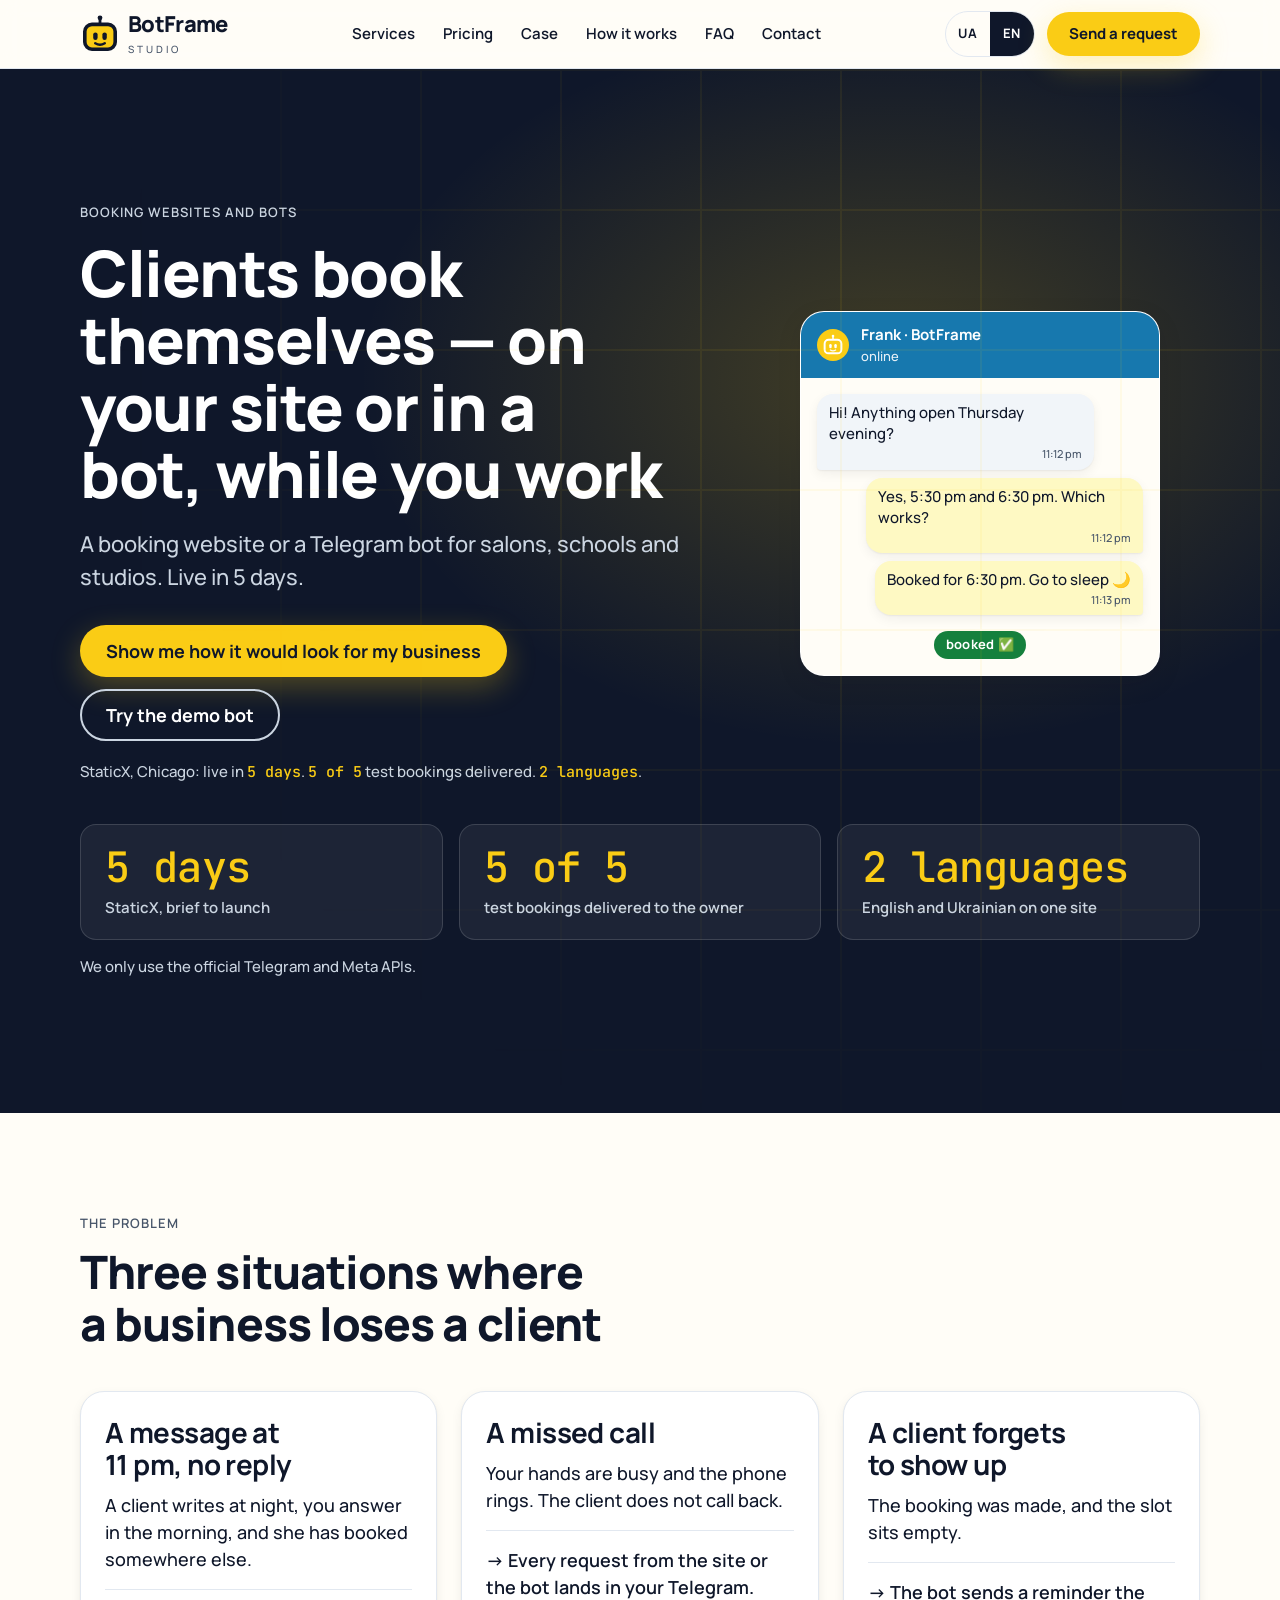
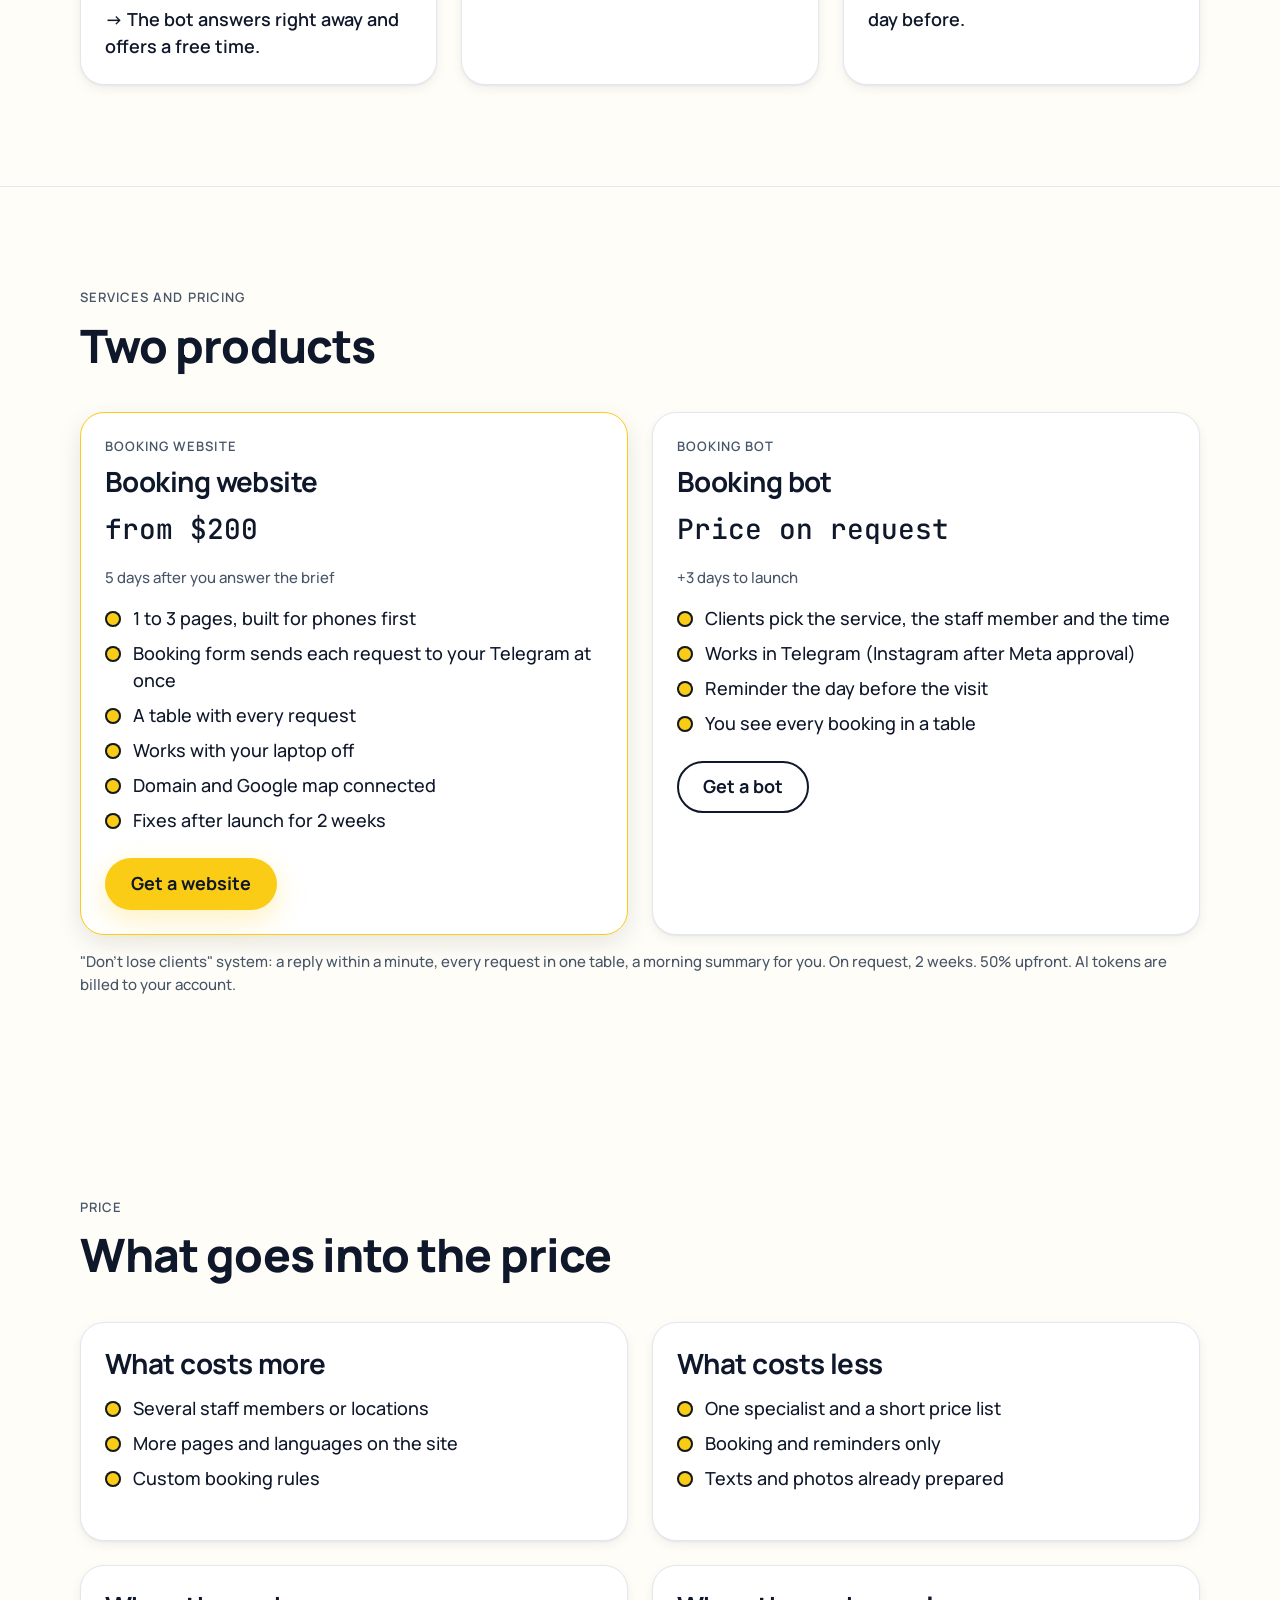
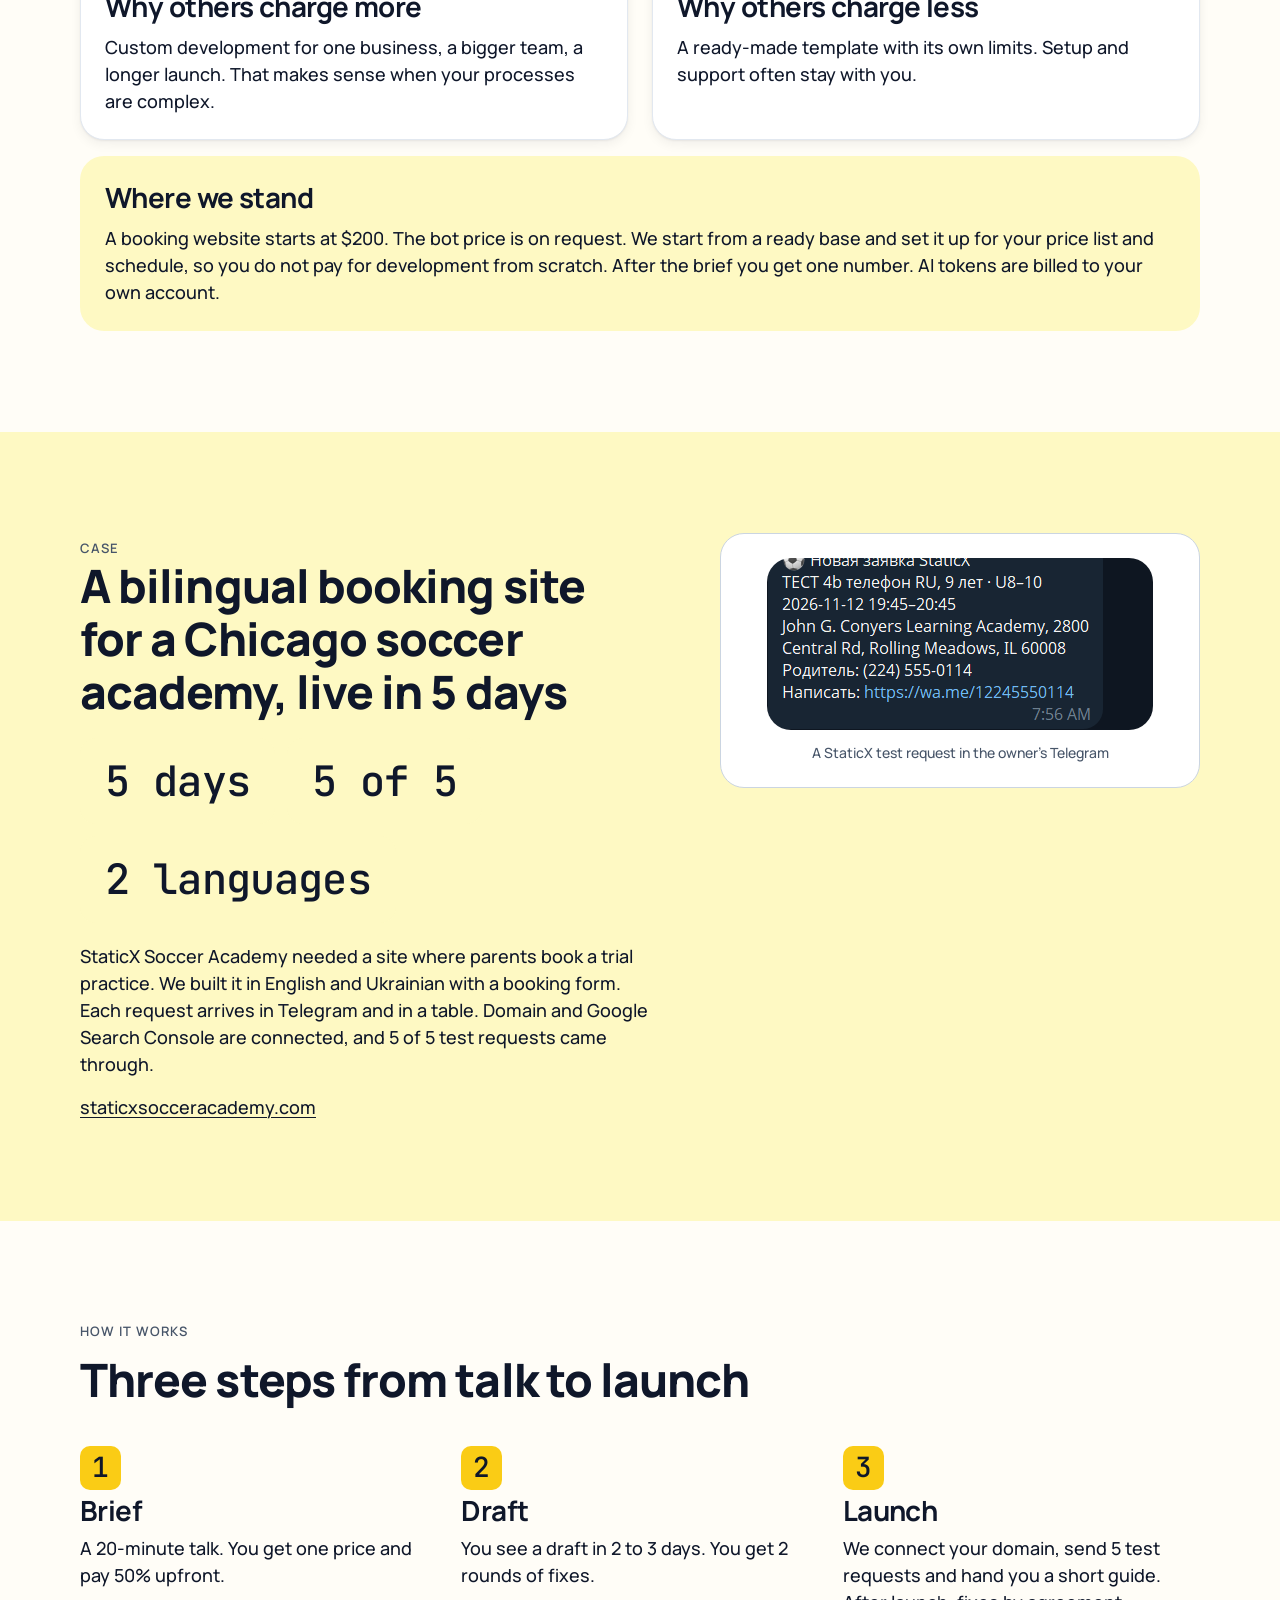
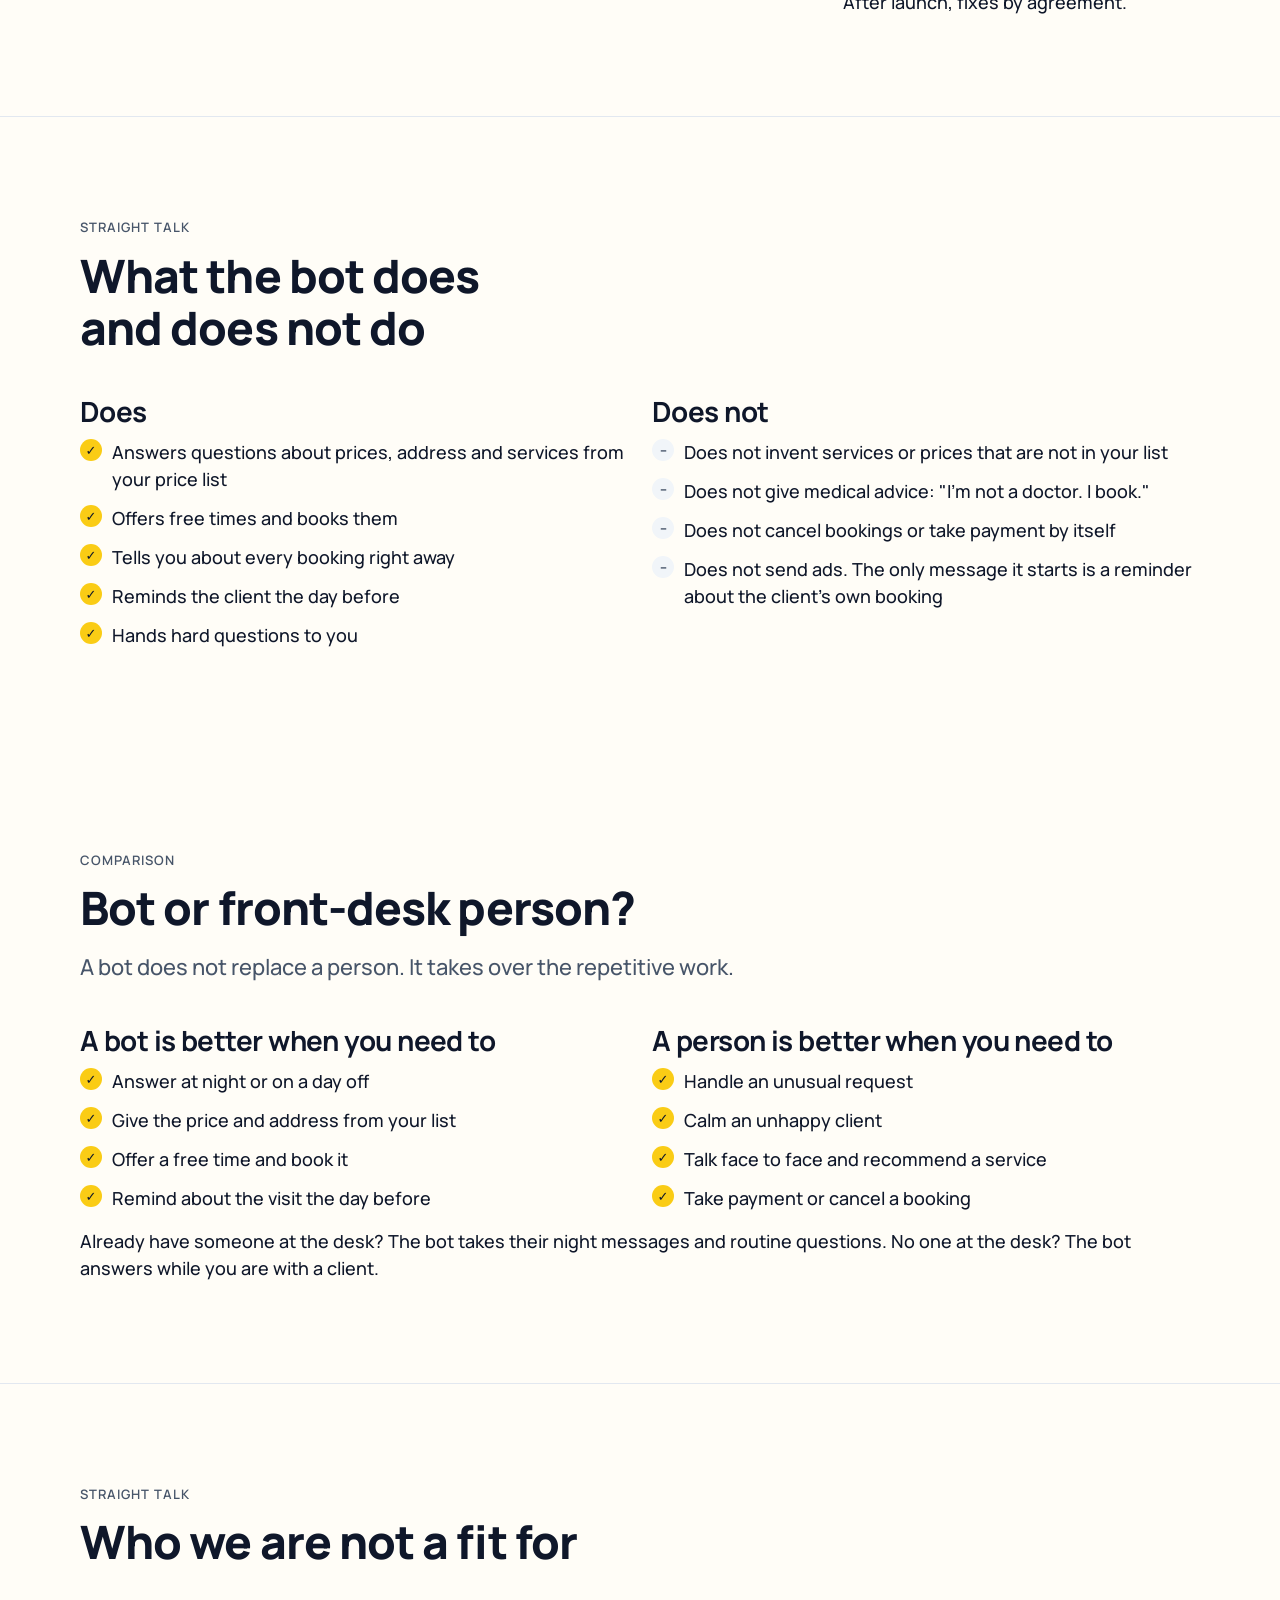
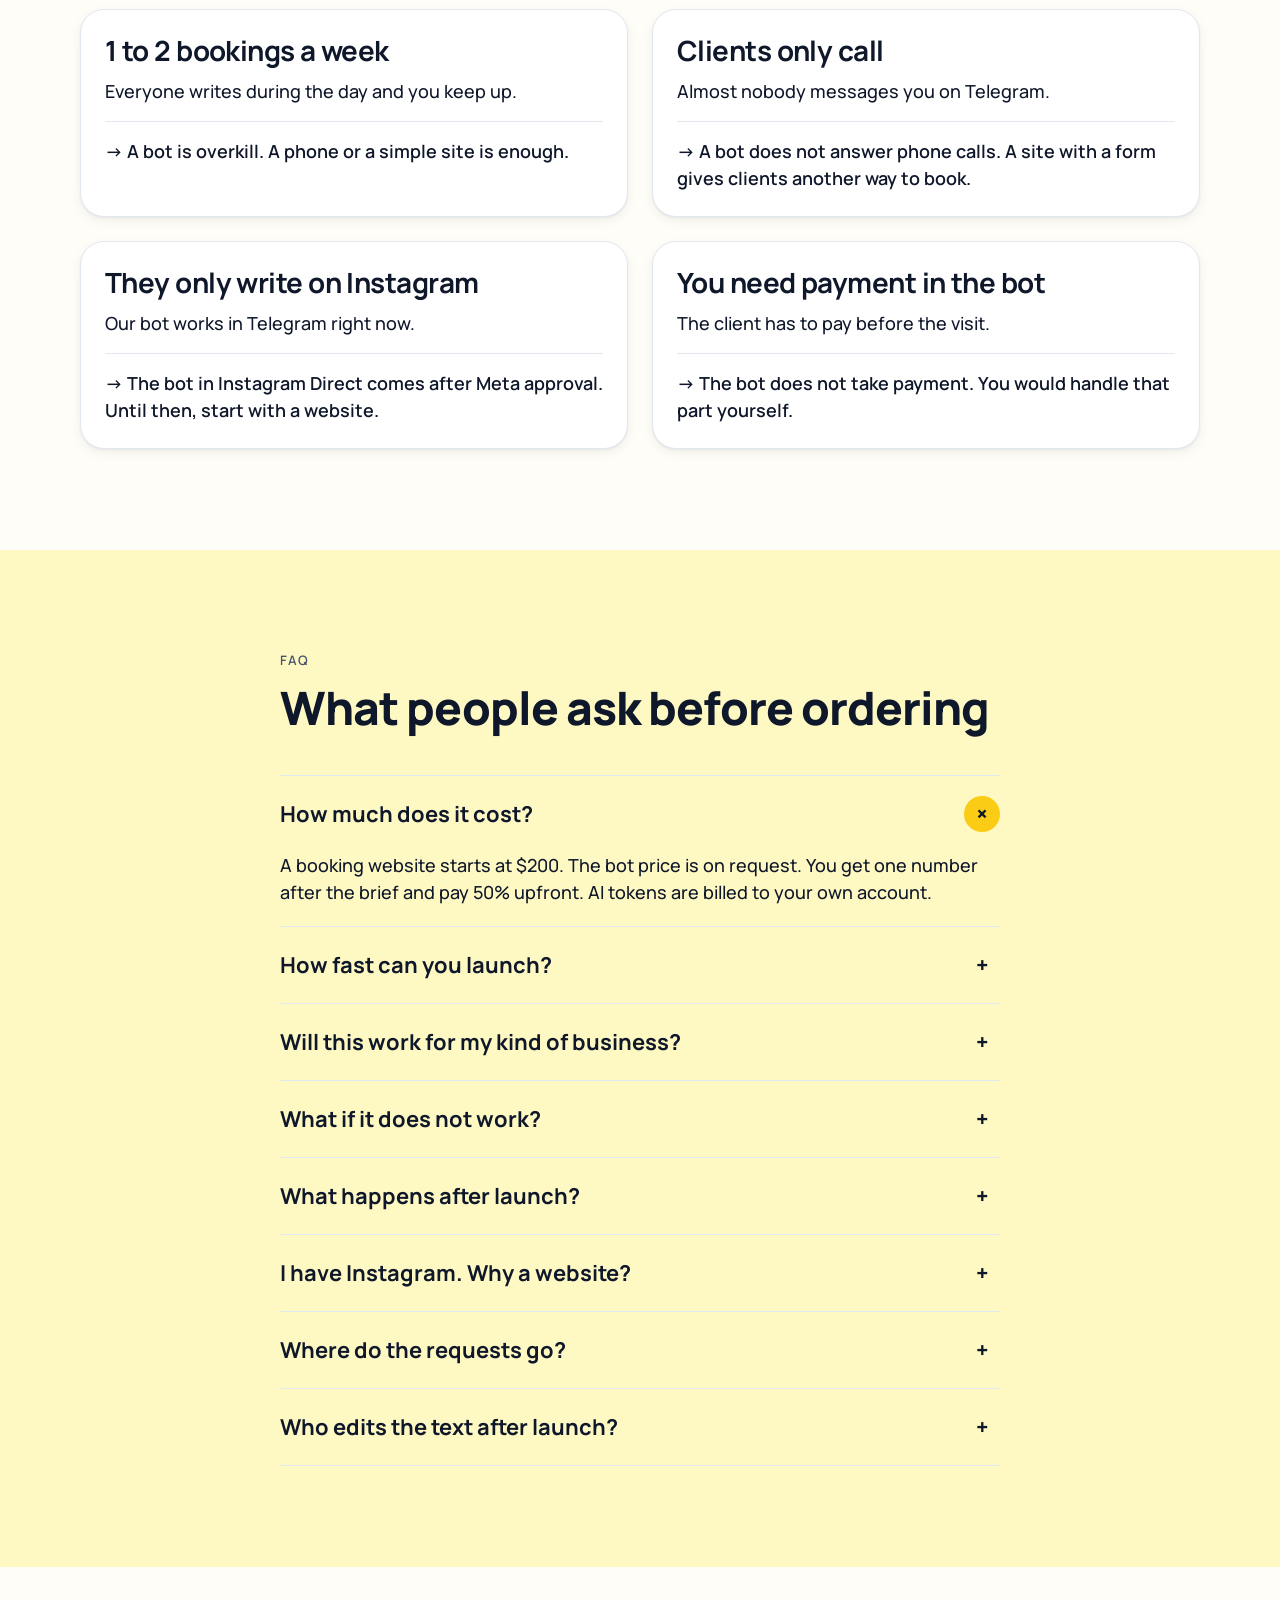
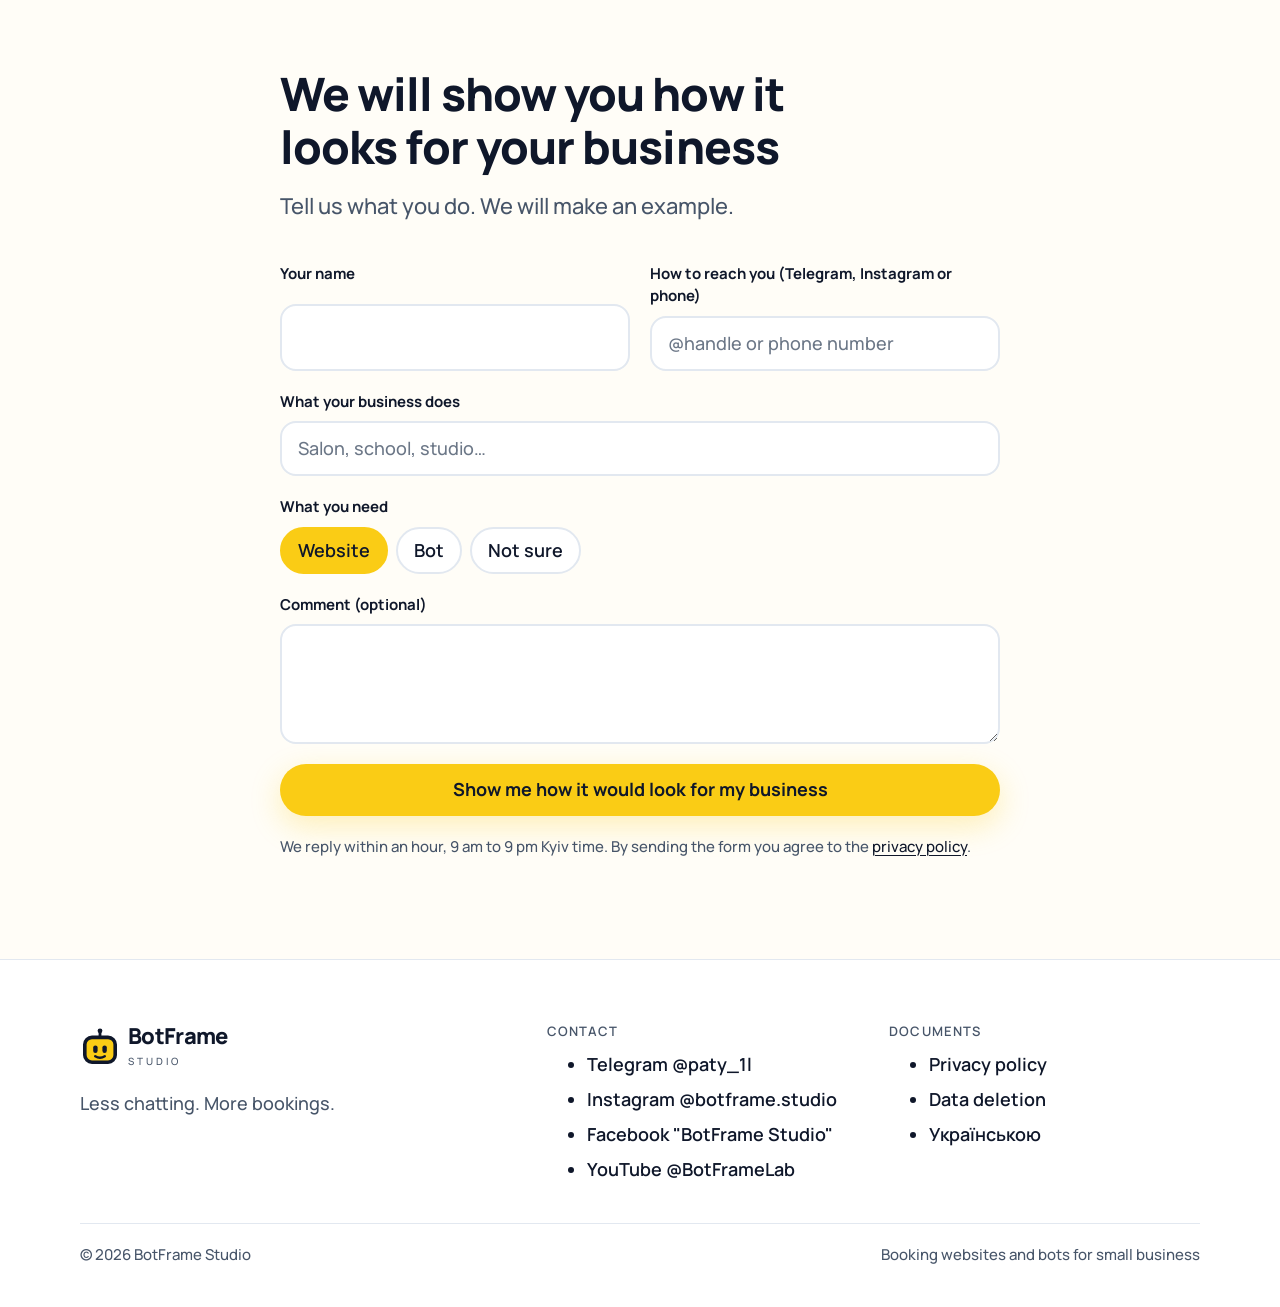
==== en/index.html @ 6996de9d "New BotFrame Studio site: UA and EN, lead form, analytics Privacy and data-deletion pages keep their" ====
<!doctype html>
<html lang="en" class="no-js">
<head>
<meta charset="utf-8">
<meta name="viewport" content="width=device-width, initial-scale=1">
<title>BotFrame Studio — booking website and bot for your business in 5 days</title>
<meta name="description" content="A booking website from $200 or a Telegram bot that books clients for you. Live in 5 days. Requests go straight to your Telegram.">
<link rel="canonical" href="https://igorpotimkov-design.github.io/botframe/en/">
<link rel="alternate" hreflang="uk" href="https://igorpotimkov-design.github.io/botframe/">
<link rel="alternate" hreflang="en" href="https://igorpotimkov-design.github.io/botframe/en/">
<link rel="alternate" hreflang="x-default" href="https://igorpotimkov-design.github.io/botframe/">
<meta name="theme-color" content="#FACC15">
<meta property="og:type" content="website">
<meta property="og:locale" content="en_US">
<meta property="og:locale:alternate" content="uk_UA">
<meta property="og:site_name" content="BotFrame Studio">
<meta property="og:url" content="https://igorpotimkov-design.github.io/botframe/en/">
<meta property="og:title" content="BotFrame Studio — less chatting, more bookings">
<meta property="og:description" content="Booking website and bot for salons, schools and studios. Live in 5 days.">
<meta property="og:image" content="https://igorpotimkov-design.github.io/botframe/assets/img/og-en.png">
<meta property="og:image:width" content="1200">
<meta property="og:image:height" content="630">
<meta name="twitter:card" content="summary_large_image">
<meta name="twitter:title" content="BotFrame Studio — less chatting, more bookings">
<meta name="twitter:description" content="Booking website and bot for salons, schools and studios. Live in 5 days.">
<meta name="twitter:image" content="https://igorpotimkov-design.github.io/botframe/assets/img/og-en.png">
<link rel="icon" href="../assets/img/favicon.ico" sizes="16x16 32x32 48x48">
<link rel="icon" type="image/png" sizes="48x48" href="../assets/img/favicon-48.png">
<link rel="apple-touch-icon" href="../assets/img/apple-touch-icon.png">
<link rel="manifest" href="../manifest.webmanifest">
<link rel="preconnect" href="https://fonts.googleapis.com">
<link rel="preconnect" href="https://fonts.gstatic.com" crossorigin>
<link rel="stylesheet" href="../assets/css/tokens.css">
<link rel="stylesheet" href="../assets/css/site.css">
<script type="application/ld+json">
{
  "@context": "https://schema.org",
  "@graph": [
    {
      "@type": "ProfessionalService",
      "@id": "https://igorpotimkov-design.github.io/botframe/#studio",
      "name": "BotFrame Studio",
      "url": "https://igorpotimkov-design.github.io/botframe/en/",
      "image": "https://igorpotimkov-design.github.io/botframe/assets/img/og-en.png",
      "logo": "https://igorpotimkov-design.github.io/botframe/assets/img/icon-512.png",
      "description": "A booking website from $200 or a Telegram bot that books clients for you. Live in 5 days. Requests go straight to your Telegram.",
      "areaServed": ["UA", "US"],
      "availableLanguage": ["uk", "en"],
      "sameAs": [
        "https://www.instagram.com/botframe.studio",
        "https://www.youtube.com/@BotFrameLab"
      ],
      "makesOffer": [
        {
          "@type": "Offer",
          "name": "Booking website",
          "description": "1 to 3 pages, a booking form that sends each request to the owner's Telegram and a table. Live in 5 days after the brief.",
          "priceSpecification": { "@type": "PriceSpecification", "price": "200", "priceCurrency": "USD", "description": "from" }
        },
        {
          "@type": "Offer",
          "name": "Booking bot",
          "description": "A Telegram bot: clients pick the service and the time, and get a reminder the day before. Price on request."
        }
      ]
    },
    {
      "@type": "WebSite",
      "@id": "https://igorpotimkov-design.github.io/botframe/en/#website",
      "url": "https://igorpotimkov-design.github.io/botframe/en/",
      "name": "BotFrame Studio",
      "inLanguage": "en",
      "publisher": { "@id": "https://igorpotimkov-design.github.io/botframe/#studio" }
    }
  ]
}
</script>
<script type="application/ld+json">
{
  "@context": "https://schema.org",
  "@type": "FAQPage",
  "mainEntity": [
    {
      "@type": "Question",
      "name": "How much does it cost?",
      "acceptedAnswer": {
        "@type": "Answer",
        "text": "A booking website starts at $200. The bot price is on request. You get one number after the brief and pay 50% upfront. AI tokens are billed to your own account."
      }
    },
    {
      "@type": "Question",
      "name": "How fast can you launch?",
      "acceptedAnswer": {
        "@type": "Answer",
        "text": "A website takes 5 days after you answer the brief. A bot adds 3 more days. The bot works in Telegram now. Instagram Direct comes after Meta approval."
      }
    },
    {
      "@type": "Question",
      "name": "Will this work for my kind of business?",
      "acceptedAnswer": {
        "@type": "Answer",
        "text": "If you run a salon, school, studio or another service with bookings, yes. Tell us what you do and we will say honestly if you need a site, a bot or neither."
      }
    },
    {
      "@type": "Question",
      "name": "What if it does not work?",
      "acceptedAnswer": {
        "@type": "Answer",
        "text": "Before handover we send 5 test requests from a phone and a computer. You get 2 rounds of fixes on the draft and 2 more weeks after launch."
      }
    },
    {
      "@type": "Question",
      "name": "What happens after launch?",
      "acceptedAnswer": {
        "@type": "Answer",
        "text": "Requests reach your Telegram and a table. You get a short guide on where requests are and how to edit text. Fixes are included for 2 weeks, then by agreement."
      }
    },
    {
      "@type": "Question",
      "name": "I have Instagram. Why a website?",
      "acceptedAnswer": {
        "@type": "Answer",
        "text": "People find a site on Google, and a booking there does not get lost in a chat. Instagram brings people in, the site collects requests. The bot in Direct comes after Meta approval."
      }
    },
    {
      "@type": "Question",
      "name": "Where do the requests go?",
      "acceptedAnswer": {
        "@type": "Answer",
        "text": "Straight to your Telegram and into a table with every request. It runs on hosting, not on our laptop, so nothing stops when ours is off."
      }
    },
    {
      "@type": "Question",
      "name": "Who edits the text after launch?",
      "acceptedAnswer": {
        "@type": "Answer",
        "text": "We do for the first 2 weeks, included in the price. After that, by agreement. The guide shows how to do it yourself."
      }
    }
  ]
}
</script>
</head>
<body class="has-sticky-cta">
<a class="skip-link" href="#main">Skip to content</a>

<!-- Frank's mark once, then via <use> -->
<svg width="0" height="0" style="position:absolute" aria-hidden="true">
  <symbol id="mark" viewBox="0 0 100 100">
    <line x1="50" y1="27" x2="50" y2="13" stroke="currentColor" stroke-width="7" stroke-linecap="round"/>
    <circle cx="50" cy="9.5" r="6" fill="currentColor"/>
    <rect x="12" y="26" width="76" height="62" rx="18" fill="#FACC15" stroke="currentColor" stroke-width="9"/>
    <rect x="33" y="46" width="11" height="19" rx="5.5" fill="currentColor"/>
    <rect x="56" y="46" width="11" height="19" rx="5.5" fill="currentColor"/>
    <path d="M38 73 Q50 81 62 73" fill="none" stroke="currentColor" stroke-width="6" stroke-linecap="round"/>
  </symbol>
</svg>

<!-- ===== Header ===== -->
<header class="header">
  <div class="container header__inner">
    <a class="logo" href="#hero" aria-label="BotFrame Studio — home">
      <svg aria-hidden="true"><use href="#mark"/></svg>
      <span><span class="logo__name">BotFrame</span><span class="logo__sub">STUDIO</span></span>
    </a>
    <nav class="nav" aria-label="Sections">
      <a href="#poslugy">Services</a><a href="#poslugy">Pricing</a><a href="#keis">Case</a><a href="#yak">How it works</a><a href="#faq">FAQ</a><a href="#kontakty">Contact</a>
    </nav>
    <div class="header__actions">
      <div class="lang" aria-label="Language"><a href="../" hreflang="uk" lang="uk">UA</a><span aria-current="page" lang="en">EN</span></div>
      <a class="btn btn--primary btn--small" href="#zayavka">Send a request</a>
    </div>
    <details class="menu">
      <summary aria-label="Menu"></summary>
      <div class="menu__panel">
        <a href="#poslugy">Services</a><a href="#poslugy">Pricing</a><a href="#keis">Case</a><a href="#yak">How it works</a><a href="#faq">FAQ</a><a href="#kontakty">Contact</a>
        <div class="lang" aria-label="Language"><a href="../" hreflang="uk" lang="uk">UA</a><span aria-current="page" lang="en">EN</span></div>
      </div>
    </details>
  </div>
</header>

<main id="main">

<!-- ===== 1. Hero (dark, three numbers inside; no separate #dovira on /en/) ===== -->
<section class="hero theme-dark" id="hero">
  <div class="container">
    <div class="hero__inner">
      <div class="hero__text">
        <span class="label">Booking websites and bots</span>
        <h1>Clients book themselves — on your site or in a bot, while you work</h1>
        <p class="lead">A booking website or a Telegram bot for salons, schools and studios. Live in 5 days.</p>
        <div class="hero__actions">
          <a class="btn btn--primary" href="#zayavka">Show me how it would look for my business</a>
          <a class="btn btn--secondary" href="https://t.me/barbershopdemotestbot?start=site" rel="noopener">Try the demo bot</a>
        </div>
        <p class="hero__trust">StaticX, Chicago: live in <span class="num">5 days</span>. <span class="num">5 of 5</span> test bookings delivered. <span class="num">2 languages</span>.</p>
      </div>
      <div class="hero__visual">
        <div class="chat" id="hero-chat" role="img" aria-label="Example chat: a client asks for a free time, the bot offers slots and books one">
          <div class="chat__head"><span class="chat__avatar"><svg aria-hidden="true"><use href="#mark"/></svg></span><span>Frank · BotFrame<span class="chat__status">online</span></span></div>
          <div class="chat__body">
            <div class="chat__msg chat__msg--in">Hi! Anything open Thursday evening?<span class="chat__time">11:12 pm</span></div>
            <div class="chat__msg chat__msg--bot">Yes, 5:30 pm and 6:30 pm. Which works?<span class="chat__time">11:12 pm</span></div>
            <div class="chat__msg chat__msg--bot">Booked for 6:30 pm. Go to sleep 🌙<span class="chat__time">11:13 pm</span></div>
            <div class="chat__badge">booked ✅</div>
          </div>
        </div>
      </div>
    </div>
    <div class="hero__numbers">
      <div class="num-card"><div class="num-card__value">5 days</div><div class="num-card__label">StaticX, brief to launch</div></div>
      <div class="num-card"><div class="num-card__value">5 of 5</div><div class="num-card__label">test bookings delivered to the owner</div></div>
      <div class="num-card"><div class="num-card__value">2 languages</div><div class="num-card__label">English and Ukrainian on one site</div></div>
    </div>
    <p class="small section__note">We only use the official Telegram and Meta APIs.</p>
  </div>
</section>

<!-- ===== 3. Pain ===== -->
<section class="section" id="bolit">
  <div class="container">
    <div class="section__head"><span class="label">The problem</span><h2>Three situations where a business loses a client</h2></div>
    <div class="grid grid--3">
      <article class="card card--pain reveal"><h3>A message at 11 pm, no reply</h3><p>A client writes at night, you answer in the morning, and she has booked somewhere else.</p><p class="card__after">The bot answers right away and offers a free time.</p></article>
      <article class="card card--pain reveal"><h3>A missed call</h3><p>Your hands are busy and the phone rings. The client does not call back.</p><p class="card__after">Every request from the site or the bot lands in your Telegram.</p></article>
      <article class="card card--pain reveal"><h3>A client forgets to show up</h3><p>The booking was made, and the slot sits empty.</p><p class="card__after">The bot sends a reminder the day before.</p></article>
    </div>
  </div>
</section>

<!-- ===== 4. Services and pricing ===== -->
<section class="section section--line" id="poslugy">
  <div class="container">
    <div class="section__head"><span class="label">Services and pricing</span><h2>Two products</h2></div>
    <div class="grid grid--2">
      <article class="card card--accent reveal">
        <span class="label">Booking website</span>
        <h3>Booking website</h3>
        <p class="card__price">from $200</p>
        <p class="small">5 days after you answer the brief</p>
        <ul class="card__list"><li>1 to 3 pages, built for phones first</li><li>Booking form sends each request to your Telegram at once</li><li>A table with every request</li><li>Works with your laptop off</li><li>Domain and Google map connected</li><li>Fixes after launch for 2 weeks</li></ul>
        <a class="btn btn--primary" href="#zayavka">Get a website</a>
      </article>
      <article class="card reveal">
        <span class="label">Booking bot</span>
        <h3>Booking bot</h3>
        <p class="card__price">Price on request</p>
        <p class="small">+3 days to launch</p>
        <ul class="card__list"><li>Clients pick the service, the staff member and the time</li><li>Works in Telegram (Instagram after Meta approval)</li><li>Reminder the day before the visit</li><li>You see every booking in a table</li></ul>
        <a class="btn btn--secondary" href="#zayavka">Get a bot</a>
      </article>
    </div>
    <p class="small section__note">"Don't lose clients" system: a reply within a minute, every request in one table, a morning summary for you. On request, 2 weeks. 50% upfront. AI tokens are billed to your account.</p>
  </div>
</section>

<!-- ===== 4a. What goes into the price ===== -->
<section class="section" id="tsina">
  <div class="container">
    <div class="section__head"><span class="label">Price</span><h2>What goes into the price</h2></div>
    <div class="grid grid--2">
      <article class="card reveal"><h3>What costs more</h3><ul class="card__list"><li>Several staff members or locations</li><li>More pages and languages on the site</li><li>Custom booking rules</li></ul></article>
      <article class="card reveal"><h3>What costs less</h3><ul class="card__list"><li>One specialist and a short price list</li><li>Booking and reminders only</li><li>Texts and photos already prepared</li></ul></article>
      <article class="card reveal"><h3>Why others charge more</h3><p>Custom development for one business, a bigger team, a longer launch. That makes sense when your processes are complex.</p></article>
      <article class="card reveal"><h3>Why others charge less</h3><p>A ready-made template with its own limits. Setup and support often stay with you.</p></article>
    </div>
    <div class="card card--soft reveal section__note"><h3>Where we stand</h3><p>A booking website starts at $200. The bot price is on request. We start from a ready base and set it up for your price list and schedule, so you do not pay for development from scratch. After the brief you get one number. AI tokens are billed to your own account.</p></div>
  </div>
</section>

<!-- ===== 5. Case ===== -->
<section class="section section--soft" id="keis">
  <div class="container case">
    <div>
      <span class="label">Case</span>
      <h2>A bilingual booking site for a Chicago soccer academy, live in 5 days</h2>
      <div class="case__numbers"><span class="num-card"><span class="num-card__value">5 days</span></span><span class="num-card"><span class="num-card__value">5 of 5</span></span><span class="num-card"><span class="num-card__value">2 languages</span></span></div>
      <p>StaticX Soccer Academy needed a site where parents book a trial practice. We built it in English and Ukrainian with a booking form. Each request arrives in Telegram and in a table. Domain and Google Search Console are connected, and 5 of 5 test requests came through.</p>
      <p class="section__note"><a href="https://staticxsocceracademy.com" target="_blank" rel="noopener">staticxsocceracademy.com</a></p>
    </div>
    <figure class="case__shot case__shot--img"><img src="../assets/img/staticx-test-lead.png" width="386" height="172" loading="lazy" alt="Example of a StaticX test request in Telegram"><figcaption>A StaticX test request in the owner’s Telegram</figcaption></figure>
  </div>
</section>

<!-- ===== 6. How it works ===== -->
<section class="section" id="yak">
  <div class="container">
    <div class="section__head"><span class="label">How it works</span><h2>Three steps from talk to launch</h2></div>
    <ol class="grid grid--3">
      <li class="step reveal"><span class="step__n">1</span><h3>Brief</h3><p>A 20-minute talk. You get one price and pay 50% upfront.</p></li>
      <li class="step reveal"><span class="step__n">2</span><h3>Draft</h3><p>You see a draft in 2 to 3 days. You get 2 rounds of fixes.</p></li>
      <li class="step reveal"><span class="step__n">3</span><h3>Launch</h3><p>We connect your domain, send 5 test requests and hand you a short guide. After launch, fixes by agreement.</p></li>
    </ol>
  </div>
</section>

<!-- ===== 7. Honest ===== -->
<section class="section section--line" id="chesno">
  <div class="container">
    <div class="section__head"><span class="label">Straight talk</span><h2>What the bot does and does not do</h2></div>
    <div class="grid grid--2">
      <div class="reveal"><h3>Does</h3><ul class="list-check"><li>Answers questions about prices, address and services from your price list</li><li>Offers free times and books them</li><li>Tells you about every booking right away</li><li>Reminds the client the day before</li><li>Hands hard questions to you</li></ul></div>
      <div class="reveal"><h3>Does not</h3><ul class="list-cross"><li>Does not invent services or prices that are not in your list</li><li>Does not give medical advice: "I'm not a doctor. I book."</li><li>Does not cancel bookings or take payment by itself</li><li>Does not send ads. The only message it starts is a reminder about the client's own booking</li></ul></div>
    </div>
  </div>
</section>

<!-- ===== 7a. Bot or front desk ===== -->
<section class="section" id="bot-chy-admin">
  <div class="container">
    <div class="section__head"><span class="label">Comparison</span><h2>Bot or front-desk person?</h2><p class="lead">A bot does not replace a person. It takes over the repetitive work.</p></div>
    <div class="grid grid--2">
      <div class="reveal"><h3>A bot is better when you need to</h3><ul class="list-check"><li>Answer at night or on a day off</li><li>Give the price and address from your list</li><li>Offer a free time and book it</li><li>Remind about the visit the day before</li></ul></div>
      <div class="reveal"><h3>A person is better when you need to</h3><ul class="list-check"><li>Handle an unusual request</li><li>Calm an unhappy client</li><li>Talk face to face and recommend a service</li><li>Take payment or cancel a booking</li></ul></div>
    </div>
    <p class="section__note">Already have someone at the desk? The bot takes their night messages and routine questions. No one at the desk? The bot answers while you are with a client.</p>
  </div>
</section>

<!-- ===== 7b. Not a fit ===== -->
<section class="section section--line" id="ne-pidkhodymo">
  <div class="container">
    <div class="section__head"><span class="label">Straight talk</span><h2>Who we are not a fit for</h2></div>
    <div class="grid grid--2">
      <article class="card card--pain reveal"><h3>1 to 2 bookings a week</h3><p>Everyone writes during the day and you keep up.</p><p class="card__after">A bot is overkill. A phone or a simple site is enough.</p></article>
      <article class="card card--pain reveal"><h3>Clients only call</h3><p>Almost nobody messages you on Telegram.</p><p class="card__after">A bot does not answer phone calls. A site with a form gives clients another way to book.</p></article>
      <article class="card card--pain reveal"><h3>They only write on Instagram</h3><p>Our bot works in Telegram right now.</p><p class="card__after">The bot in Instagram Direct comes after Meta approval. Until then, start with a website.</p></article>
      <article class="card card--pain reveal"><h3>You need payment in the bot</h3><p>The client has to pay before the visit.</p><p class="card__after">The bot does not take payment. You would handle that part yourself.</p></article>
    </div>
  </div>
</section>

<!-- ===== 8. Reviews: not rendered until there is a real review (content/uk.md ## vidguky) ===== -->

<!-- ===== 9. FAQ ===== -->
<section class="section section--soft" id="faq">
  <div class="container--narrow">
    <div class="section__head"><span class="label">FAQ</span><h2>What people ask before ordering</h2></div>
    <div class="accordion">
      <details class="accordion__item" open><summary>How much does it cost?</summary><div class="accordion__body"><p>A booking website starts at $200. The bot price is on request. You get one number after the brief and pay 50% upfront. AI tokens are billed to your own account.</p></div></details>
      <details class="accordion__item"><summary>How fast can you launch?</summary><div class="accordion__body"><p>A website takes 5 days after you answer the brief. A bot adds 3 more days. The bot works in Telegram now. Instagram Direct comes after Meta approval.</p></div></details>
      <details class="accordion__item"><summary>Will this work for my kind of business?</summary><div class="accordion__body"><p>If you run a salon, school, studio or another service with bookings, yes. Tell us what you do and we will say honestly if you need a site, a bot or neither.</p></div></details>
      <details class="accordion__item"><summary>What if it does not work?</summary><div class="accordion__body"><p>Before handover we send 5 test requests from a phone and a computer. You get 2 rounds of fixes on the draft and 2 more weeks after launch.</p></div></details>
      <details class="accordion__item"><summary>What happens after launch?</summary><div class="accordion__body"><p>Requests reach your Telegram and a table. You get a short guide on where requests are and how to edit text. Fixes are included for 2 weeks, then by agreement.</p></div></details>
      <details class="accordion__item"><summary>I have Instagram. Why a website?</summary><div class="accordion__body"><p>People find a site on Google, and a booking there does not get lost in a chat. Instagram brings people in, the site collects requests. The bot in Direct comes after Meta approval.</p></div></details>
      <details class="accordion__item"><summary>Where do the requests go?</summary><div class="accordion__body"><p>Straight to your Telegram and into a table with every request. It runs on hosting, not on our laptop, so nothing stops when ours is off.</p></div></details>
      <details class="accordion__item"><summary>Who edits the text after launch?</summary><div class="accordion__body"><p>We do for the first 2 weeks, included in the price. After that, by agreement. The guide shows how to do it yourself.</p></div></details>
    </div>
  </div>
</section>

<!-- ===== 10. Request form ===== -->
<section class="section" id="zayavka">
  <div class="container--narrow">
    <div class="section__head"><h2>We will show you how it looks for your business</h2><p class="lead">Tell us what you do. We will make an example.</p></div>
    <form class="form form--2col" id="zayavka-form" method="post" action="#" novalidate data-leads-url="https://botframe.duckdns.org/webhook/botframe-site-lead-7f3c9a2e">
      <div class="field"><label class="field__label" for="f-name">Your name</label><input class="field__input" id="f-name" name="name" type="text" autocomplete="name" required></div>
      <div class="field"><label class="field__label" for="f-contact">How to reach you (Telegram, Instagram or phone)</label><input class="field__input" id="f-contact" name="contact" type="text" autocomplete="off" placeholder="@handle or phone number" required></div>
      <div class="field field--full"><label class="field__label" for="f-biz">What your business does</label><input class="field__input" id="f-biz" name="business" type="text" autocomplete="organization" placeholder="Salon, school, studio…" required></div>
      <div class="field field--full" role="radiogroup" aria-labelledby="f-need-label"><span class="field__label" id="f-need-label">What you need</span>
        <div class="radios"><label class="radio"><input type="radio" name="need" value="site" checked><span>Website</span></label><label class="radio"><input type="radio" name="need" value="bot"><span>Bot</span></label><label class="radio"><input type="radio" name="need" value="unknown"><span>Not sure</span></label></div>
      </div>
      <div class="field field--full"><label class="field__label" for="f-comment">Comment (optional)</label><textarea class="field__input" id="f-comment" name="comment" autocomplete="off"></textarea></div>
      <label class="hp" aria-hidden="true">Website <input type="text" name="website" tabindex="-1" autocomplete="off"></label>
      <div class="form__actions"><button class="btn btn--primary btn--block" type="submit">Show me how it would look for my business</button></div>
      <p class="form__note">We reply within an hour, 9 am to 9 pm Kyiv time. By sending the form you agree to the <a href="../privacy.html">privacy policy</a>.</p>
      <noscript><p class="form__note">The form needs JavaScript. Or message us on Telegram <a href="https://t.me/paty_1l" rel="noopener">@paty_1l</a>.</p></noscript>
    </form>
    <div class="form__state form__state--success" id="zayavka-success" role="status" hidden><h3>Request received</h3><p>We will message you on the channel you gave us. Meanwhile, try the demo bot: <a href="https://t.me/barbershopdemotestbot?start=site" rel="noopener">https://t.me/barbershopdemotestbot?start=site</a></p></div>
    <div class="form__state form__state--error" id="zayavka-error" role="alert" hidden><h3>The request did not go through</h3><p>Try again or message us on Telegram <a href="https://t.me/paty_1l" rel="noopener">@paty_1l</a>.</p></div>
  </div>
</section>

</main>

<!-- ===== Footer ===== -->
<footer class="footer" id="kontakty">
  <div class="container">
    <div class="footer__grid">
      <div>
        <a class="logo" href="#hero" aria-label="BotFrame Studio — back to top"><svg aria-hidden="true"><use href="#mark"/></svg><span><span class="logo__name">BotFrame</span><span class="logo__sub">STUDIO</span></span></a>
        <p class="footer__line">Less chatting. More bookings.</p>
      </div>
      <div>
        <h3>Contact</h3>
        <ul>
          <li><a href="https://t.me/paty_1l" rel="noopener">Telegram @paty_1l</a></li>
          <li><a href="https://www.instagram.com/botframe.studio" rel="noopener">Instagram @botframe.studio</a></li>
          <li><a href="https://www.facebook.com/people/BotFrame-Studio/61559554077789/" rel="noopener">Facebook "BotFrame Studio"</a></li>
          <li><a href="https://www.youtube.com/@BotFrameLab" rel="noopener">YouTube @BotFrameLab</a></li>
        </ul>
      </div>
      <div>
        <h3>Documents</h3>
        <ul>
          <li><a href="../privacy.html">Privacy policy</a></li>
          <li><a href="../data-deletion.html">Data deletion</a></li>
          <li><a href="../" hreflang="uk" lang="uk">Українською</a></li>
        </ul>
      </div>
    </div>
    <div class="footer__bottom"><span>© 2026 BotFrame Studio</span><span>Booking websites and bots for small business</span></div>
  </div>
</footer>

<div class="sticky-cta"><a class="btn btn--primary btn--block" href="#zayavka">Send a request</a></div>

<script src="../assets/js/analytics.js" defer></script>
<script src="../assets/js/site.js" defer></script>
<script src="../assets/js/form.js" defer></script>
</body>
</html>
---- assets/css/tokens.css ----
/* BotFrame Studio — токены дизайн-системы (день 2, 08.11.2026)
   Источник: brand-guidelines.md §3–§6 (направление A + тёмный модуль из B).
   Правило: в компонентах и страницах — только var(--…), никаких сырых цветов и размеров.
   Брейкпоинты (в медиа-запросах site.css): 480 · 768 · 1024 · 1280 px. */

@import url('https://fonts.googleapis.com/css2?family=Manrope:wght@500;600;700;800&family=JetBrains+Mono:wght@500&display=swap');

:root {
  /* — Палитра бренда (§3) — */
  --yellow: #FACC15;
  --yellow-dark: #EAB308;
  --yellow-light: #FEF9C3;
  --ink: #0F172A;
  --slate: #475569;
  --slate-light: #CBD5E1;
  --warm-white: #FFFDF7;
  --line-color: #E2E8F0;
  --success: #16A34A;        /* только заливки без текста */
  --success-text-bg: #15803D; /* фон под белым текстом (бейдж «записано ✅», контраст 5,0) */
  --telegram: #2AABEE;        /* только декоративные заливки */
  --telegram-text-bg: #1778AE; /* шапка чата под белым текстом (контраст 4,85) */
  --chat-in: #F1F5F9;
  --white: #FFFFFF;

  /* — Семантические (светлая база; .theme-dark переопределяет) — */
  --bg: var(--warm-white);
  --bg-card: var(--white);
  --bg-soft: var(--yellow-light);
  --fg: var(--ink);
  --muted: var(--slate);
  --line: var(--line-color);
  --accent: var(--yellow);
  --accent-hover: var(--yellow-dark);
  --on-accent: var(--ink);
  --focus: var(--ink);
  --dark-bg: var(--ink);
  --dark-fg: var(--white);
  --dark-muted: var(--slate-light);
  --dark-card: rgba(255, 255, 255, .06);
  --dark-card-line: rgba(255, 255, 255, .14);

  /* — Шрифты (§5) — */
  --font-sans: "Manrope", system-ui, -apple-system, "Segoe UI", sans-serif;
  --font-mono: "JetBrains Mono", ui-monospace, Consolas, monospace;
  --fs-h1: clamp(2.125rem, 1.4rem + 3.6vw, 4rem);        /* 34 → 64 */
  --fs-h2: clamp(1.75rem, 1.3rem + 2.2vw, 2.875rem);     /* 28 → 46 */
  --fs-h3: clamp(1.25rem, 1.1rem + .8vw, 1.75rem);       /* 20 → 28 */
  --fs-lead: clamp(1.125rem, 1.05rem + .4vw, 1.375rem);  /* 18 → 22 */
  --fs-body: 1.125rem;                                   /* 18 */
  --fs-small: .9375rem;                                  /* 15 */
  --fs-label: .8125rem;                                  /* 13, капс */
  --fs-num: clamp(2rem, 1.5rem + 2.4vw, 3.25rem);        /* 32 → 52, JetBrains Mono */
  --lh-tight: 1.05;
  --lh-heading: 1.15;
  --lh-body: 1.5;
  --ls-heading: -0.02em;
  --ls-label: 0.08em;

  /* — Отступы (шкала 4) — */
  --sp-1: 4px;  --sp-2: 8px;  --sp-3: 12px; --sp-4: 16px; --sp-5: 20px;
  --sp-6: 24px; --sp-8: 32px; --sp-10: 40px; --sp-12: 48px; --sp-16: 64px;
  --sp-20: 80px; --sp-24: 96px; --sp-32: 128px;
  --section-y: clamp(var(--sp-16), 6vw + var(--sp-6), var(--sp-32));       /* обычная секция */
  --section-y-low: clamp(var(--sp-8), 3vw + var(--sp-4), var(--sp-16));    /* низкая полоса */
  --section-y-hero: clamp(var(--sp-16), 8vw + var(--sp-8), 160px);         /* hero */
  --gutter: clamp(20px, 5vw, 48px);
  --container: 1120px;
  --container-narrow: 720px;

  /* — Радиусы, тени — */
  --r-s: 10px; --r-m: 16px; --r-l: 24px; --r-pill: 999px;
  --shadow-s: 0 1px 2px rgba(15, 23, 42, .06), 0 4px 12px rgba(15, 23, 42, .06);
  --shadow-m: 0 8px 24px rgba(15, 23, 42, .10);
  --shadow-glow: 0 10px 30px rgba(250, 204, 21, .28);

  /* — Движение — */
  --dur-fast: .18s; --dur: .32s; --dur-slow: .6s;
  --ease-out: cubic-bezier(.22, 1, .36, 1);
  --ease-std: cubic-bezier(.4, 0, .2, 1);

  /* — Тёмный hero: свечение (§4) — */
  --glow: radial-gradient(60% 50% at 70% 30%, rgba(250, 204, 21, .22), transparent 70%);

  color-scheme: light;
}

/* Тёмный модуль из направления B: только hero EN, карточки-цифры, пост-кейсы.
   Тело страницы всегда светлое — поэтому класс, а не prefers-color-scheme. */
.theme-dark {
  --bg: var(--dark-bg);
  --bg-card: var(--dark-card);
  --bg-soft: var(--dark-card);
  --fg: var(--dark-fg);
  --muted: var(--dark-muted);
  --line: var(--dark-card-line);
  --focus: var(--yellow);
  --on-accent: var(--ink);
  color-scheme: dark;
}
---- assets/css/site.css ----
/* BotFrame Studio — компоненты (день 2, 08.11.2026). Требует tokens.css. Без сборки, без JS-зависимостей. */

/* ===== Reset и база ===== */
*, *::before, *::after { box-sizing: border-box; }
* { margin: 0; }
html { scroll-behavior: smooth; -webkit-text-size-adjust: 100%; }
body {
  font-family: var(--font-sans); font-size: var(--fs-body); font-weight: 500; line-height: var(--lh-body);
  color: var(--fg); background: var(--bg); -webkit-font-smoothing: antialiased; overflow-x: hidden;
}
img, svg, video { display: block; max-width: 100%; height: auto; }
a { color: inherit; text-decoration-thickness: 1px; text-underline-offset: 3px; }
a:hover { color: var(--muted); }
button, input, select, textarea { font: inherit; color: inherit; }
ul[class], ol[class] { list-style: none; padding: 0; }
h1, h2, h3 { font-weight: 800; letter-spacing: var(--ls-heading); line-height: var(--lh-heading); text-wrap: balance; }
h1 { font-size: var(--fs-h1); line-height: var(--lh-tight); }
h2 { font-size: var(--fs-h2); }
h3 { font-size: var(--fs-h3); font-weight: 700; }
p + p { margin-top: var(--sp-4); }
.lead { font-size: var(--fs-lead); color: var(--muted); }
.small { font-size: var(--fs-small); color: var(--muted); }
.label { font-size: var(--fs-label); font-weight: 600; letter-spacing: var(--ls-label); text-transform: uppercase; color: var(--muted); }
.num { font-family: var(--font-mono); font-weight: 500; }
.theme-dark .lead, .theme-dark .small, .theme-dark .label { color: var(--muted); }

:focus-visible { outline: 3px solid var(--focus); outline-offset: 3px; border-radius: var(--r-s); }
::selection { background: var(--yellow); color: var(--ink); }

.skip-link { position: absolute; left: var(--sp-4); top: -100px; z-index: 100; padding: var(--sp-3) var(--sp-4); background: var(--ink); color: var(--white); border-radius: var(--r-s); }
.skip-link:focus { top: var(--sp-4); }
.visually-hidden { position: absolute !important; width: 1px; height: 1px; overflow: hidden; clip: rect(0 0 0 0); white-space: nowrap; }

/* ===== Контейнеры и секции ===== */
.container { width: min(var(--container), 100% - 2 * var(--gutter)); margin-inline: auto; }
.container--narrow { width: min(var(--container-narrow), 100% - 2 * var(--gutter)); margin-inline: auto; }
.section { padding-block: var(--section-y); }
.section--low { padding-block: var(--section-y-low); }
.section--soft { background: var(--bg-soft); }
.section--line { border-top: 1px solid var(--line); }
.section__head { max-width: 720px; margin-bottom: var(--sp-10); }
.section__head .label { display: block; margin-bottom: var(--sp-3); }
.section__head p { margin-top: var(--sp-4); }

.grid { display: grid; gap: var(--sp-5); }
.grid--2 { grid-template-columns: 1fr; }
.grid--3 { grid-template-columns: 1fr; }
@media (min-width: 768px) {
  .grid--2 { grid-template-columns: repeat(2, 1fr); }
  .grid--3 { grid-template-columns: repeat(3, 1fr); }
  .grid { gap: var(--sp-6); }
}
.stack > * + * { margin-top: var(--sp-4); }
.cluster { display: flex; flex-wrap: wrap; gap: var(--sp-3); align-items: center; }

/* ===== Кнопки ===== */
.btn {
  display: inline-flex; align-items: center; justify-content: center; gap: var(--sp-2);
  min-height: 52px; padding: var(--sp-3) var(--sp-6); border-radius: var(--r-pill);
  font-weight: 700; font-size: var(--fs-body); line-height: 1.2; text-decoration: none; cursor: pointer;
  border: 2px solid transparent; transition: background var(--dur-fast) var(--ease-std), border-color var(--dur-fast), transform var(--dur-fast) var(--ease-out), box-shadow var(--dur-fast);
}
.btn:hover { transform: translateY(-1px); }
.btn:active { transform: translateY(0); }
.btn--primary { background: var(--accent); color: var(--on-accent); box-shadow: var(--shadow-glow); }
.btn--primary:hover { background: var(--accent-hover); color: var(--on-accent); }
.btn--secondary { background: transparent; color: var(--fg); border-color: var(--fg); }
.btn--secondary:hover { background: var(--fg); color: var(--bg); }
.theme-dark .btn--secondary { color: var(--dark-fg); border-color: var(--dark-muted); }
.theme-dark .btn--secondary:hover { background: var(--dark-fg); color: var(--ink); }
.btn--ghost { background: transparent; color: var(--fg); border-color: var(--line); min-height: 44px; padding-inline: var(--sp-4); }
.btn--ghost:hover { border-color: var(--fg); }
.btn--small { min-height: 44px; padding: var(--sp-2) var(--sp-5); font-size: var(--fs-small); }
.btn--block { width: 100%; }
.btn[disabled], .btn[aria-disabled="true"] { opacity: .5; pointer-events: none; }

/* ===== Карточки ===== */
.card {
  background: var(--bg-card); border: 1px solid var(--line); border-radius: var(--r-l);
  padding: var(--sp-6); box-shadow: var(--shadow-s);
}
.card--soft { background: var(--yellow-light); border-color: transparent; box-shadow: none; }
.card--accent { border-color: var(--yellow); box-shadow: var(--shadow-m); }
.card h3 { margin-bottom: var(--sp-3); }
.card .label { display: block; margin-bottom: var(--sp-2); }
.card__price { font-family: var(--font-mono); font-size: var(--fs-h3); font-weight: 500; margin: var(--sp-2) 0; }
.card__list { margin: var(--sp-4) 0 var(--sp-6); padding: 0; }
.card__list li { position: relative; padding-left: 28px; margin-top: var(--sp-2); }
.card__list li::before {
  content: ""; position: absolute; left: 0; top: .35em; width: 16px; height: 16px; border-radius: 50%;
  background: var(--yellow); box-shadow: inset 0 0 0 2px var(--ink);
}
.card--pain .card__after { margin-top: var(--sp-4); padding-top: var(--sp-4); border-top: 1px solid var(--line); color: var(--fg); font-weight: 600; }
.card--pain .card__after::before { content: "→ "; color: var(--ink); }

/* Карточки-цифры (§4): на светлом — подложка жёлтая, цифра тёмная; на тёмном — стекло, цифра жёлтая */
.section__note { margin-top: var(--sp-4); }
.num-card { border-radius: var(--r-m); padding: var(--sp-5) var(--sp-6); background: var(--yellow-light); border: 1px solid transparent; }
.num-card__value { font-family: var(--font-mono); font-weight: 500; font-size: clamp(1.625rem, 1.1rem + 1.9vw, var(--fs-num)); line-height: 1.05; color: var(--ink); letter-spacing: -0.02em; white-space: nowrap; overflow-wrap: anywhere; }
@media (max-width: 400px) { .num-card__value { white-space: normal; } }
.num-card__label { margin-top: var(--sp-2); color: var(--muted); font-size: var(--fs-small); font-weight: 600; }
.theme-dark .num-card { background: var(--dark-card); border-color: var(--dark-card-line); }
.theme-dark .num-card__value { color: var(--yellow); }
.theme-dark .num-card__label { color: var(--dark-muted); }

/* Шаги «Як працюємо» */
.step { position: relative; padding-top: var(--sp-12); }
.step__n { position: absolute; top: 0; left: 0; font-family: var(--font-mono); font-size: var(--fs-h3); line-height: 1; padding: var(--sp-2) var(--sp-3); background: var(--yellow); color: var(--ink); border-radius: var(--r-s); }
.step h3 { margin-bottom: var(--sp-2); }

/* Списки «Чесно» */
.list-check li, .list-cross li { position: relative; padding-left: 32px; margin-top: var(--sp-3); }
.list-check li::before, .list-cross li::before { position: absolute; left: 0; top: 0; width: 22px; height: 22px; border-radius: 50%; display: grid; place-items: center; font-size: 13px; font-weight: 800; line-height: 1; }
.list-check li::before { content: "✓"; background: var(--yellow); color: var(--ink); }
.list-cross li::before { content: "–"; background: var(--chat-in); color: var(--slate); }

/* ===== Мокап чата Telegram (§6) ===== */
.chat { width: min(360px, 100%); border-radius: var(--r-l); background: var(--white); border: 1px solid var(--line); box-shadow: var(--shadow-m); overflow: hidden; color: var(--ink); }
.chat__head { display: flex; align-items: center; gap: var(--sp-3); padding: var(--sp-3) var(--sp-4); background: var(--telegram-text-bg); color: var(--white); font-weight: 700; font-size: var(--fs-small); }
.chat__avatar { width: 32px; height: 32px; border-radius: 50%; background: var(--yellow); display: grid; place-items: center; flex: none; }
.chat__avatar svg { width: 22px; height: 22px; }
.chat__status { display: block; font-weight: 500; font-size: var(--fs-label); opacity: .9; }
.chat__body { display: flex; flex-direction: column; gap: var(--sp-2); padding: var(--sp-4); background: var(--warm-white); min-height: 220px; }
.chat__msg { max-width: 85%; padding: var(--sp-2) var(--sp-3); border-radius: var(--r-m); font-size: var(--fs-small); line-height: 1.4; box-shadow: var(--shadow-s); }
.chat__msg--in { align-self: flex-start; background: var(--chat-in); border-bottom-left-radius: var(--sp-1); }
.chat__msg--bot { align-self: flex-end; background: var(--yellow-light); border-bottom-right-radius: var(--sp-1); }
.chat__time { display: block; margin-top: 2px; font-size: 11px; color: var(--slate); text-align: right; }
.chat__badge { align-self: center; margin-top: var(--sp-2); padding: var(--sp-1) var(--sp-3); border-radius: var(--r-pill); background: var(--success-text-bg); color: var(--white); font-weight: 700; font-size: var(--fs-label); letter-spacing: .02em; }
/* анимация: сообщения по очереди */
.chat--animate .chat__msg, .chat--animate .chat__badge { opacity: 0; transform: translateY(8px); animation: chat-in var(--dur-slow) var(--ease-out) forwards; }
.chat--animate .chat__msg:nth-child(1) { animation-delay: .4s; }
.chat--animate .chat__msg:nth-child(2) { animation-delay: 1.4s; }
.chat--animate .chat__msg:nth-child(3) { animation-delay: 2.6s; }
.chat--animate .chat__badge { animation-delay: 3.6s; }
@keyframes chat-in { to { opacity: 1; transform: none; } }

/* ===== Аккордеон FAQ (details/summary) ===== */
.accordion { border-top: 1px solid var(--line); }
.accordion__item { border-bottom: 1px solid var(--line); }
.accordion__item summary {
  list-style: none; cursor: pointer; display: flex; justify-content: space-between; gap: var(--sp-4); align-items: center;
  padding: var(--sp-5) 0; font-weight: 700; font-size: var(--fs-lead); line-height: 1.3;
}
.accordion__item summary::-webkit-details-marker { display: none; }
.accordion__item summary::after {
  content: "+"; flex: none; width: 36px; height: 36px; border-radius: 50%; display: grid; place-items: center;
  background: var(--yellow-light); color: var(--ink); font-weight: 800; font-size: 22px; line-height: 1;
  transition: transform var(--dur) var(--ease-out), background var(--dur-fast);
}
.accordion__item[open] summary::after { transform: rotate(45deg); background: var(--yellow); }
.accordion__item summary:hover::after { background: var(--yellow); }
.accordion__body { padding: 0 0 var(--sp-5); color: var(--muted); max-width: 64ch; }
.accordion__body p { color: var(--fg); }

/* ===== Форма ===== */
.form { display: grid; gap: var(--sp-5); }
@media (min-width: 768px) { .form--2col { grid-template-columns: 1fr 1fr; } .form--2col .field--full, .form--2col .form__actions, .form--2col .form__note { grid-column: 1 / -1; } }
.field { display: grid; gap: var(--sp-2); }
.field__label { font-weight: 700; font-size: var(--fs-small); }
.field__hint { font-size: var(--fs-label); color: var(--muted); letter-spacing: 0; text-transform: none; }
.field__input {
  width: 100%; min-height: 52px; padding: var(--sp-3) var(--sp-4); border-radius: var(--r-m);
  border: 2px solid var(--line); background: var(--white); color: var(--ink); transition: border-color var(--dur-fast), box-shadow var(--dur-fast);
}
.field__input::placeholder { color: var(--slate); opacity: .8; }
.field__input:hover { border-color: var(--slate-light); }
.field__input:focus { outline: none; border-color: var(--ink); box-shadow: 0 0 0 4px var(--yellow-light); }
textarea.field__input { min-height: 120px; resize: vertical; }
.field--error .field__input { border-color: #B91C1C; }
.field__error { font-size: var(--fs-small); color: #B91C1C; font-weight: 600; }
.radios { display: flex; flex-wrap: wrap; gap: var(--sp-2); }
.radio { position: relative; }
.radio input { position: absolute; opacity: 0; inset: 0; }
.radio span { display: inline-flex; align-items: center; min-height: 44px; padding: var(--sp-2) var(--sp-4); border-radius: var(--r-pill); border: 2px solid var(--line); background: var(--white); font-weight: 600; cursor: pointer; transition: border-color var(--dur-fast), background var(--dur-fast); }
.radio input:checked + span { background: var(--yellow); border-color: var(--yellow); color: var(--ink); }
.radio input:focus-visible + span { outline: 3px solid var(--focus); outline-offset: 3px; }
.form__note { font-size: var(--fs-small); color: var(--muted); }
.form__note a { color: var(--fg); }
.form__state { padding: var(--sp-6); border-radius: var(--r-l); }
.form__state--success { background: var(--yellow-light); border: 1px solid var(--yellow); }
.form__state--error { background: var(--white); border: 1px solid #FCA5A5; }
.form__state h3 { margin-bottom: var(--sp-2); }
.hp { position: absolute; left: -9999px; width: 1px; height: 1px; opacity: 0; } /* поле-ловушка */

/* ===== Шапка ===== */
.header { position: sticky; top: 0; z-index: 50; background: color-mix(in srgb, var(--bg) 88%, transparent); backdrop-filter: blur(10px); border-bottom: 1px solid var(--line); }
.header__inner { display: flex; align-items: center; justify-content: space-between; gap: var(--sp-4); min-height: 68px; }
.logo { display: inline-flex; align-items: center; gap: var(--sp-2); text-decoration: none; color: var(--fg); }
.logo svg { width: 40px; height: 40px; flex: none; }
.logo__name { font-weight: 800; font-size: 1.375rem; letter-spacing: -0.03em; line-height: 1; }
.logo__sub { display: block; font-weight: 500; font-size: 10px; letter-spacing: .3em; color: var(--muted); margin-top: 3px; }
.nav { display: none; }
.nav a { text-decoration: none; font-weight: 600; font-size: var(--fs-small); padding: var(--sp-2) var(--sp-3); border-radius: var(--r-s); }
.nav a:hover { background: var(--yellow-light); color: var(--ink); }
.header__actions { display: none; align-items: center; gap: var(--sp-3); }
.lang { display: inline-flex; border: 1px solid var(--line); border-radius: var(--r-pill); overflow: hidden; font-size: var(--fs-label); font-weight: 700; letter-spacing: .05em; }
.lang a, .lang span { display: inline-grid; place-items: center; padding: 0 var(--sp-3); text-decoration: none; min-width: 44px; min-height: 44px; text-align: center; }
.lang [aria-current] { background: var(--ink); color: var(--white); }
/* мобильное меню без JS */
.menu { position: relative; }
.menu > summary { list-style: none; cursor: pointer; width: 44px; height: 44px; display: grid; place-items: center; border-radius: var(--r-s); }
.menu > summary::-webkit-details-marker { display: none; }
.menu > summary::before { content: ""; width: 22px; height: 2px; background: var(--fg); box-shadow: 0 -7px 0 var(--fg), 0 7px 0 var(--fg); }
.menu[open] > summary::before { box-shadow: none; transform: rotate(45deg); }
.menu__panel { position: absolute; right: 0; top: calc(100% + var(--sp-2)); width: min(320px, 90vw); padding: var(--sp-4); background: var(--white); border: 1px solid var(--line); border-radius: var(--r-l); box-shadow: var(--shadow-m); display: grid; gap: var(--sp-1); }
.menu__panel a { text-decoration: none; font-weight: 600; padding: var(--sp-3) var(--sp-3); border-radius: var(--r-s); }
.menu__panel a:hover { background: var(--yellow-light); color: var(--ink); }
.menu__panel .lang { justify-self: start; margin-top: var(--sp-2); }
@media (min-width: 1024px) {
  .nav { display: flex; gap: var(--sp-1); }
  .header__actions { display: inline-flex; }
  .menu { display: none; }
}
.theme-dark .header, .header.theme-dark { background: color-mix(in srgb, var(--ink) 88%, transparent); border-color: var(--dark-card-line); }
.theme-dark .menu__panel { background: var(--ink); }

/* ===== Hero ===== */
.hero { padding-block: var(--section-y-hero); position: relative; overflow: hidden; }
.hero__inner { display: grid; gap: var(--sp-10); align-items: center; }
.hero__text { max-width: 640px; }
.hero__text .label { display: block; margin-bottom: var(--sp-4); }
.hero__text h1 { margin-bottom: var(--sp-5); }
.hero__text .lead { margin-bottom: var(--sp-8); }
.hero__actions { display: flex; flex-wrap: wrap; gap: var(--sp-3); margin-bottom: var(--sp-5); }
.hero__trust { font-size: var(--fs-small); color: var(--muted); }
.hero__trust .num { color: var(--fg); }
.hero__visual { justify-self: center; width: 100%; display: grid; justify-items: center; }
.hero__numbers { margin-top: var(--sp-10); display: grid; gap: var(--sp-4); grid-template-columns: 1fr; }
@media (min-width: 640px) { .hero__numbers { grid-template-columns: repeat(3, 1fr); } }
@media (min-width: 1024px) {
  .hero__inner { grid-template-columns: 7fr 5fr; gap: var(--sp-16); }
  .hero__visual { justify-self: end; }
}
.hero.theme-dark { background: var(--dark-bg); color: var(--dark-fg); }
.hero.theme-dark::before { content: ""; position: absolute; inset: 0; background: var(--glow); pointer-events: none; }
.hero.theme-dark::after { /* узор «уголки рамки», ≤ 8 % */
  content: ""; position: absolute; inset: 0; pointer-events: none; opacity: .07;
  background-image: linear-gradient(var(--yellow) 2px, transparent 2px), linear-gradient(90deg, var(--yellow) 2px, transparent 2px);
  background-size: 140px 140px, 140px 140px; background-position: 0 0; mask-image: radial-gradient(circle at 70% 30%, #000 20%, transparent 70%); -webkit-mask-image: radial-gradient(circle at 70% 30%, #000 20%, transparent 70%);
}
.hero.theme-dark > * { position: relative; }
.hero.theme-dark .hero__trust, .hero.theme-dark .lead { color: var(--dark-muted); }
.hero.theme-dark .hero__trust .num { color: var(--yellow); }

/* ===== Кейс ===== */
.case { display: grid; gap: var(--sp-8); align-items: start; }
@media (min-width: 1024px) { .case { grid-template-columns: 6fr 5fr; gap: var(--sp-16); } }
.case__numbers { display: flex; flex-wrap: wrap; gap: var(--sp-3); margin: var(--sp-5) 0; }
.case__shot { aspect-ratio: 4 / 3; border-radius: var(--r-l); border: 1px dashed var(--slate-light); background: var(--white); display: grid; place-items: center; padding: var(--sp-6); text-align: center; color: var(--muted); font-size: var(--fs-small); }
.case__shot--img { aspect-ratio: auto; border-style: solid; gap: var(--sp-3); align-content: center; }
.case__shot--img img { display: block; width: 100%; max-width: 386px; height: auto; border-radius: var(--r-l); }
.case__shot--img figcaption { font-size: 0.875rem; color: var(--slate); }

/* ===== Подвал ===== */
.footer { padding-block: var(--sp-16) var(--sp-10); border-top: 1px solid var(--line); background: var(--white); }
.footer__grid { display: grid; gap: var(--sp-8); }
@media (min-width: 768px) { .footer__grid { grid-template-columns: 1.4fr 1fr 1fr; } }
.footer__line { margin-top: var(--sp-4); color: var(--muted); max-width: 36ch; }
.footer h3 { font-size: var(--fs-label); font-weight: 600; letter-spacing: var(--ls-label); text-transform: uppercase; color: var(--muted); margin-bottom: var(--sp-3); }
.footer ul li + li { margin-top: var(--sp-2); }
.footer a { text-decoration: none; font-weight: 600; }
.footer a:hover { text-decoration: underline; }
.footer__bottom { margin-top: var(--sp-10); padding-top: var(--sp-5); border-top: 1px solid var(--line); display: flex; flex-wrap: wrap; justify-content: space-between; gap: var(--sp-3); font-size: var(--fs-small); color: var(--muted); }

/* ===== Липкая кнопка на телефоне ===== */
.sticky-cta { position: fixed; left: 0; right: 0; bottom: 0; z-index: 40; padding: var(--sp-3) var(--gutter) calc(var(--sp-3) + env(safe-area-inset-bottom)); background: color-mix(in srgb, var(--warm-white) 90%, transparent); backdrop-filter: blur(10px); border-top: 1px solid var(--line); }
@media (min-width: 768px) { .sticky-cta { display: none; } }
.has-sticky-cta { padding-bottom: 88px; }
@media (min-width: 768px) { .has-sticky-cta { padding-bottom: 0; } }

/* ===== Появление при прокрутке (класс .is-visible добавит JS на дне 3) ===== */
.reveal { opacity: 0; transform: translateY(16px); transition: opacity var(--dur-slow) var(--ease-out), transform var(--dur-slow) var(--ease-out); }
.reveal.is-visible { opacity: 1; transform: none; }
.no-js .reveal { opacity: 1; transform: none; }

/* ===== Движение выключено ===== */
@media (prefers-reduced-motion: reduce) {
  html { scroll-behavior: auto; }
  *, *::before, *::after { animation-duration: .01ms !important; animation-iteration-count: 1 !important; transition-duration: .01ms !important; }
  .chat--animate .chat__msg, .chat--animate .chat__badge { opacity: 1; transform: none; animation: none; }
  .reveal { opacity: 1; transform: none; }
  .btn:hover { transform: none; }
}

/* ===== Styleguide-only helpers ===== */
.sg-row { display: flex; flex-wrap: wrap; gap: var(--sp-3); align-items: center; }
.sg-swatch { display: grid; gap: var(--sp-1); font-size: var(--fs-label); }
.sg-swatch i { display: block; width: 72px; height: 48px; border-radius: var(--r-s); border: 1px solid var(--line); }
.sg-dark { background: var(--ink); color: var(--white); padding: var(--sp-6); border-radius: var(--r-l); }
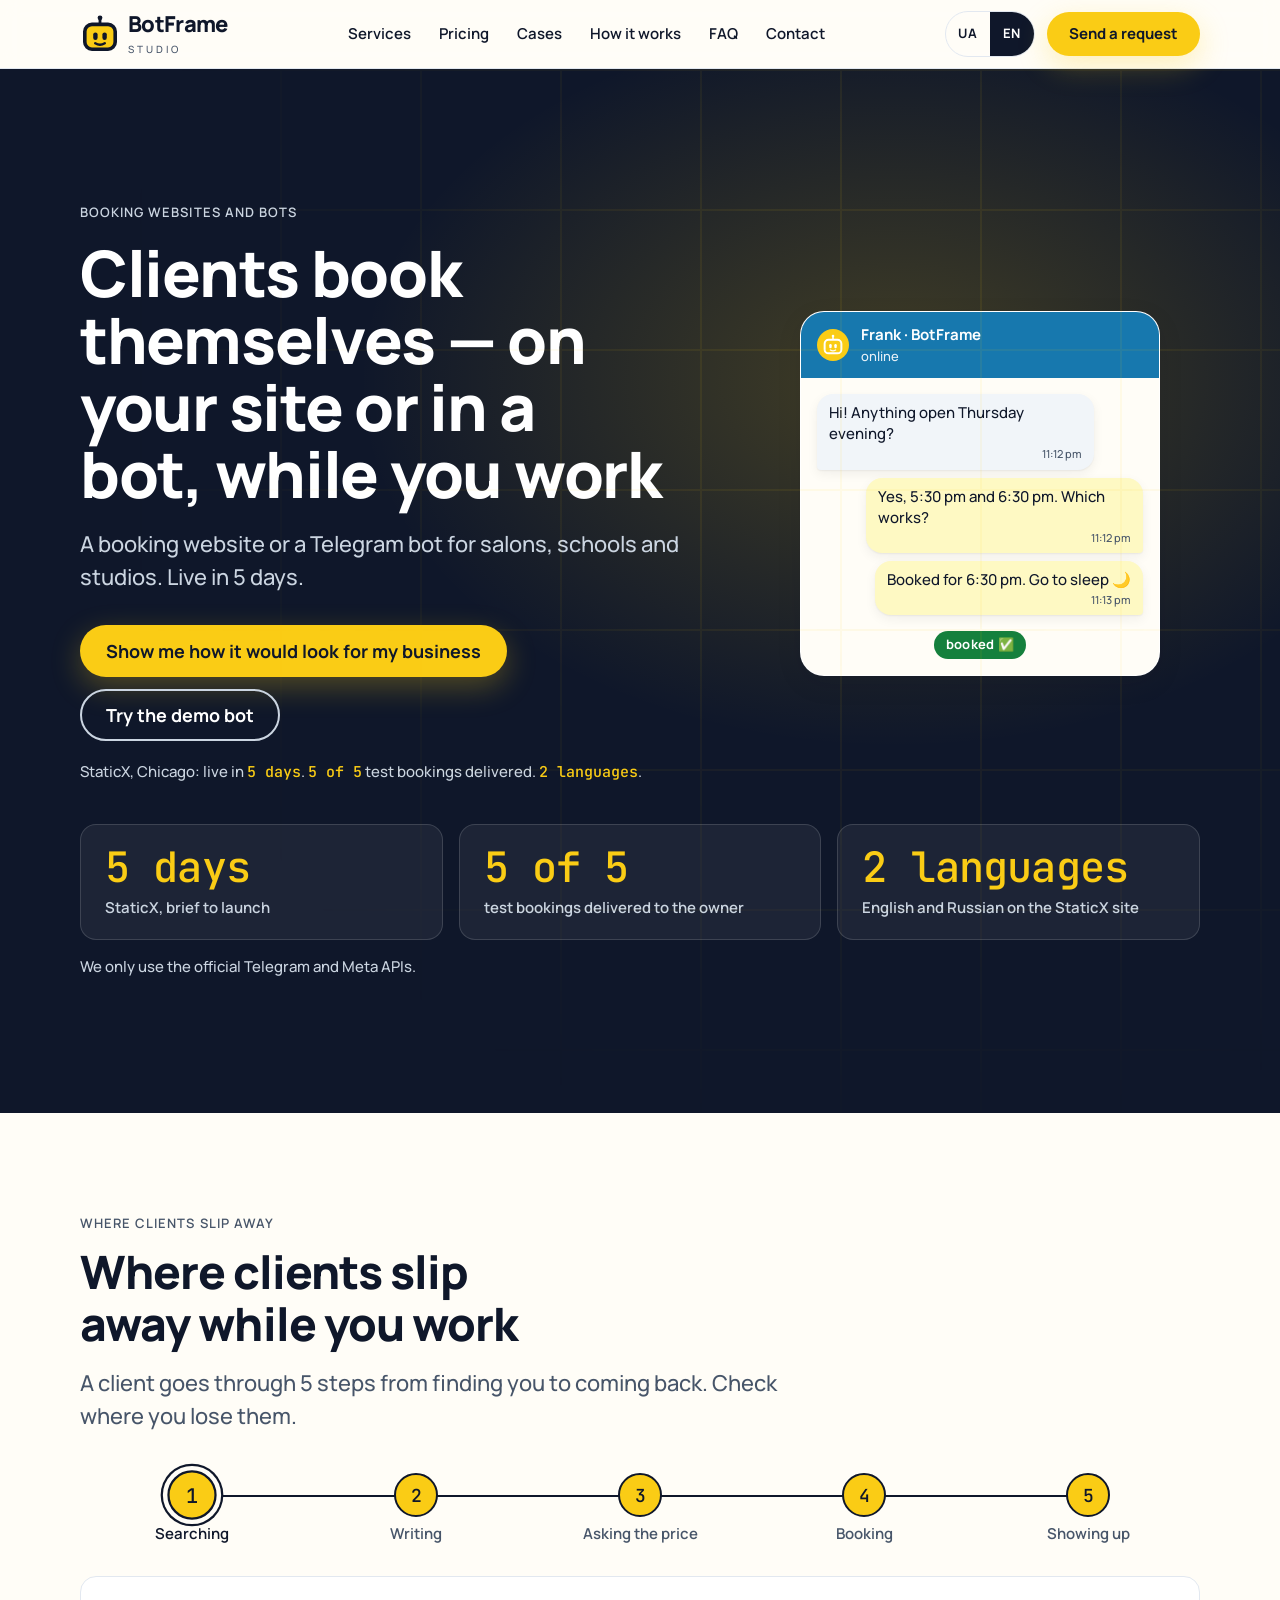
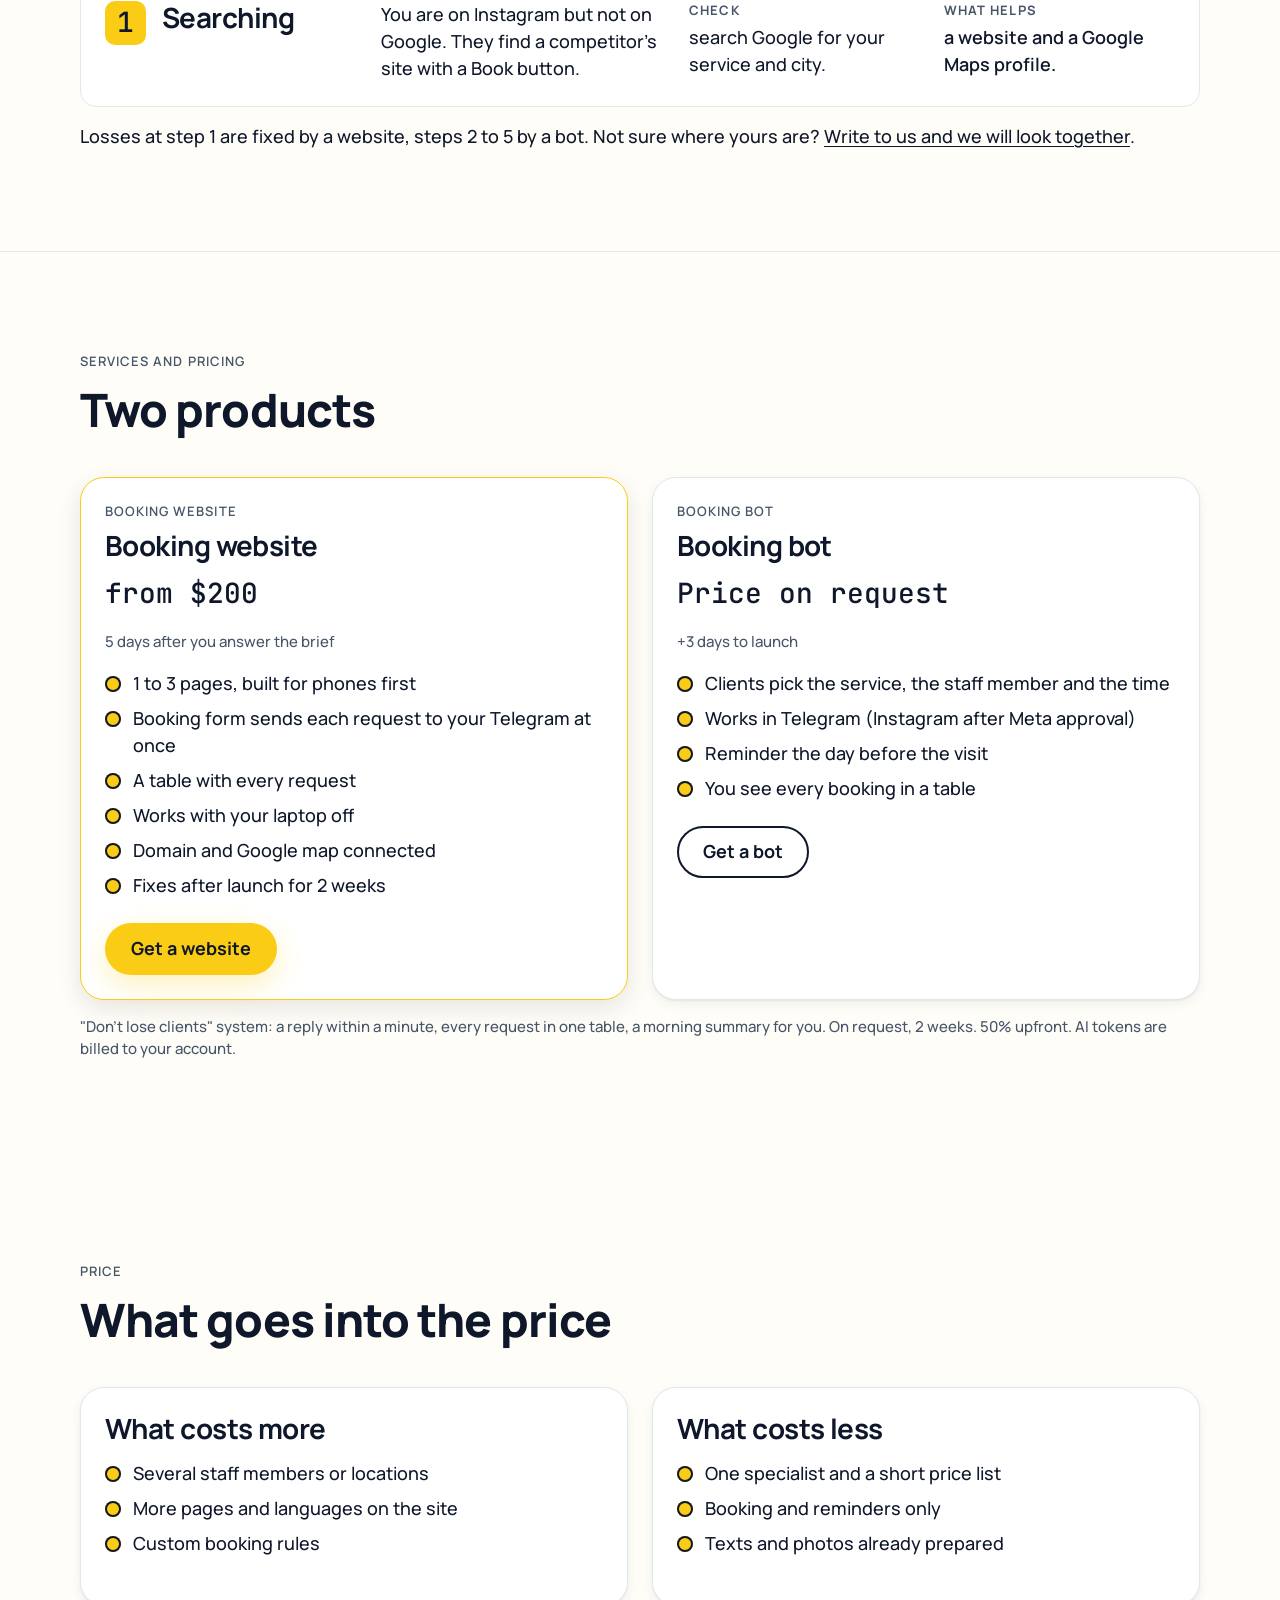
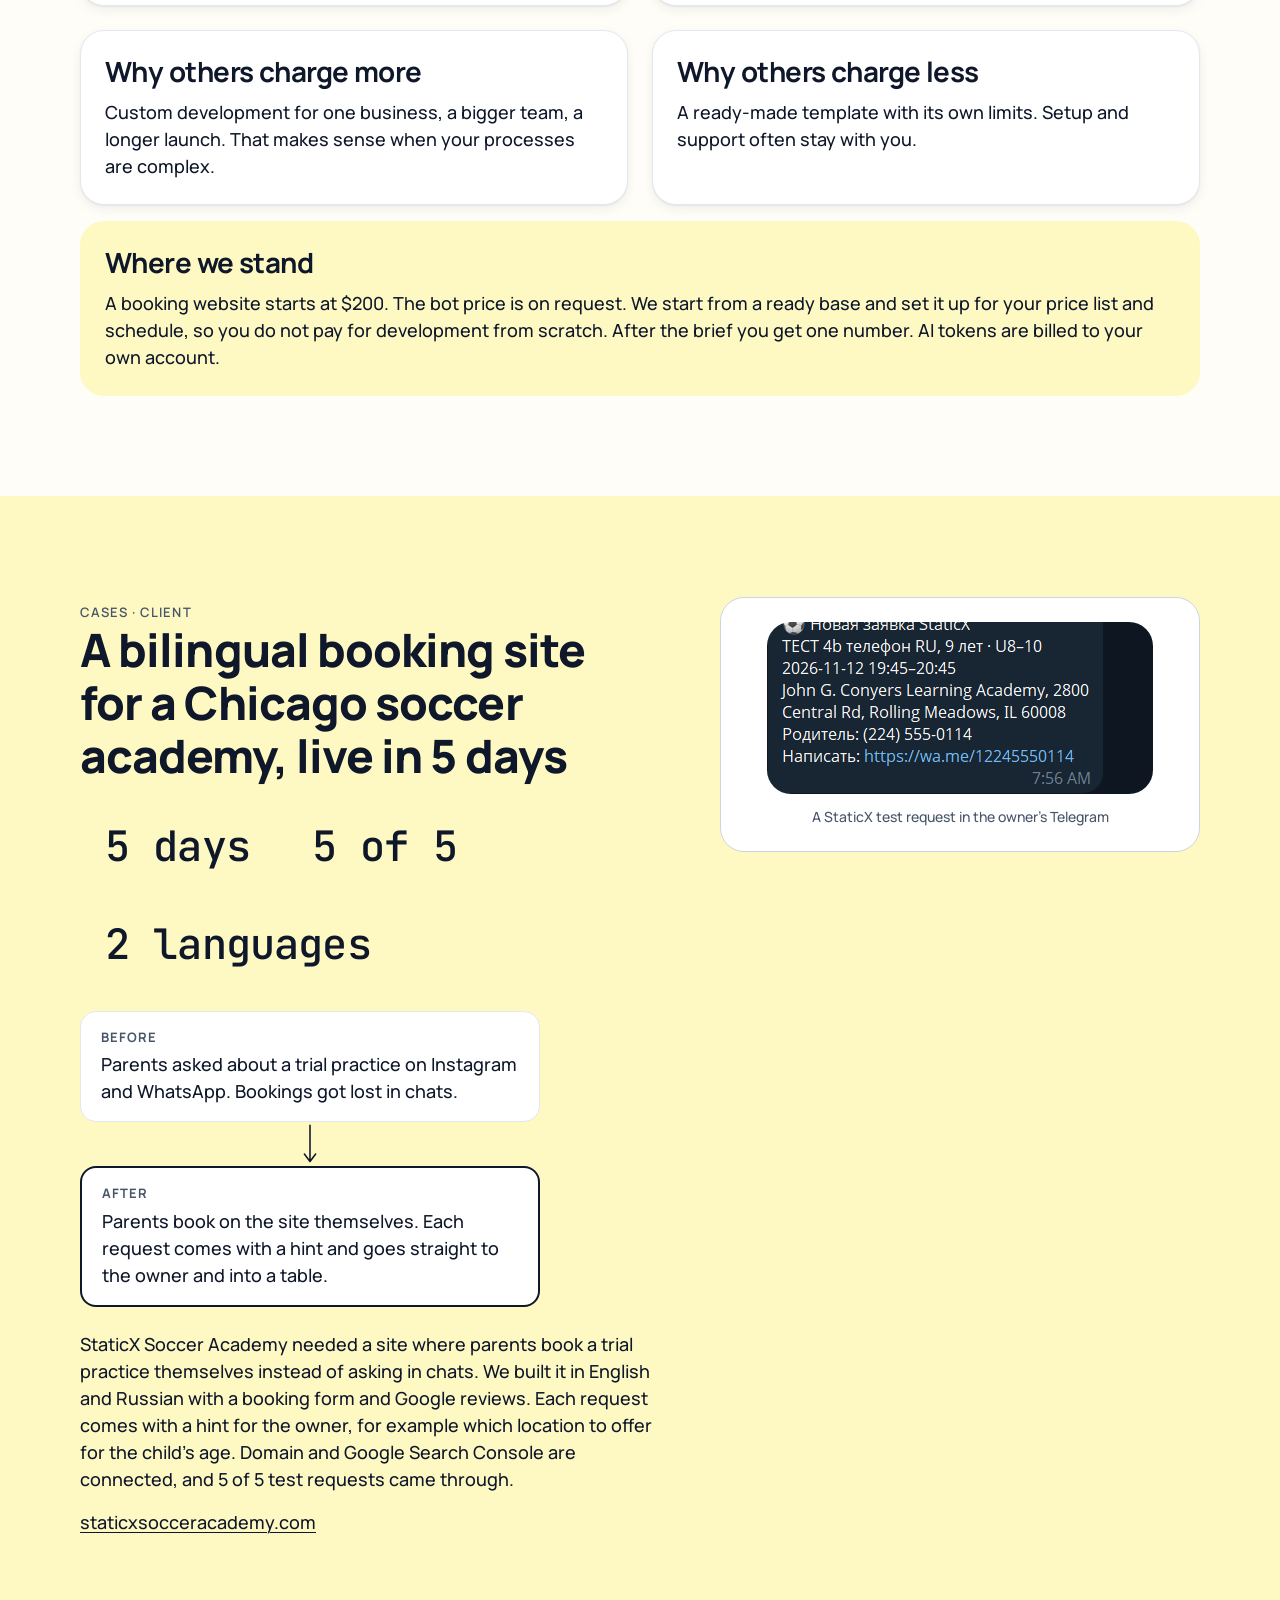
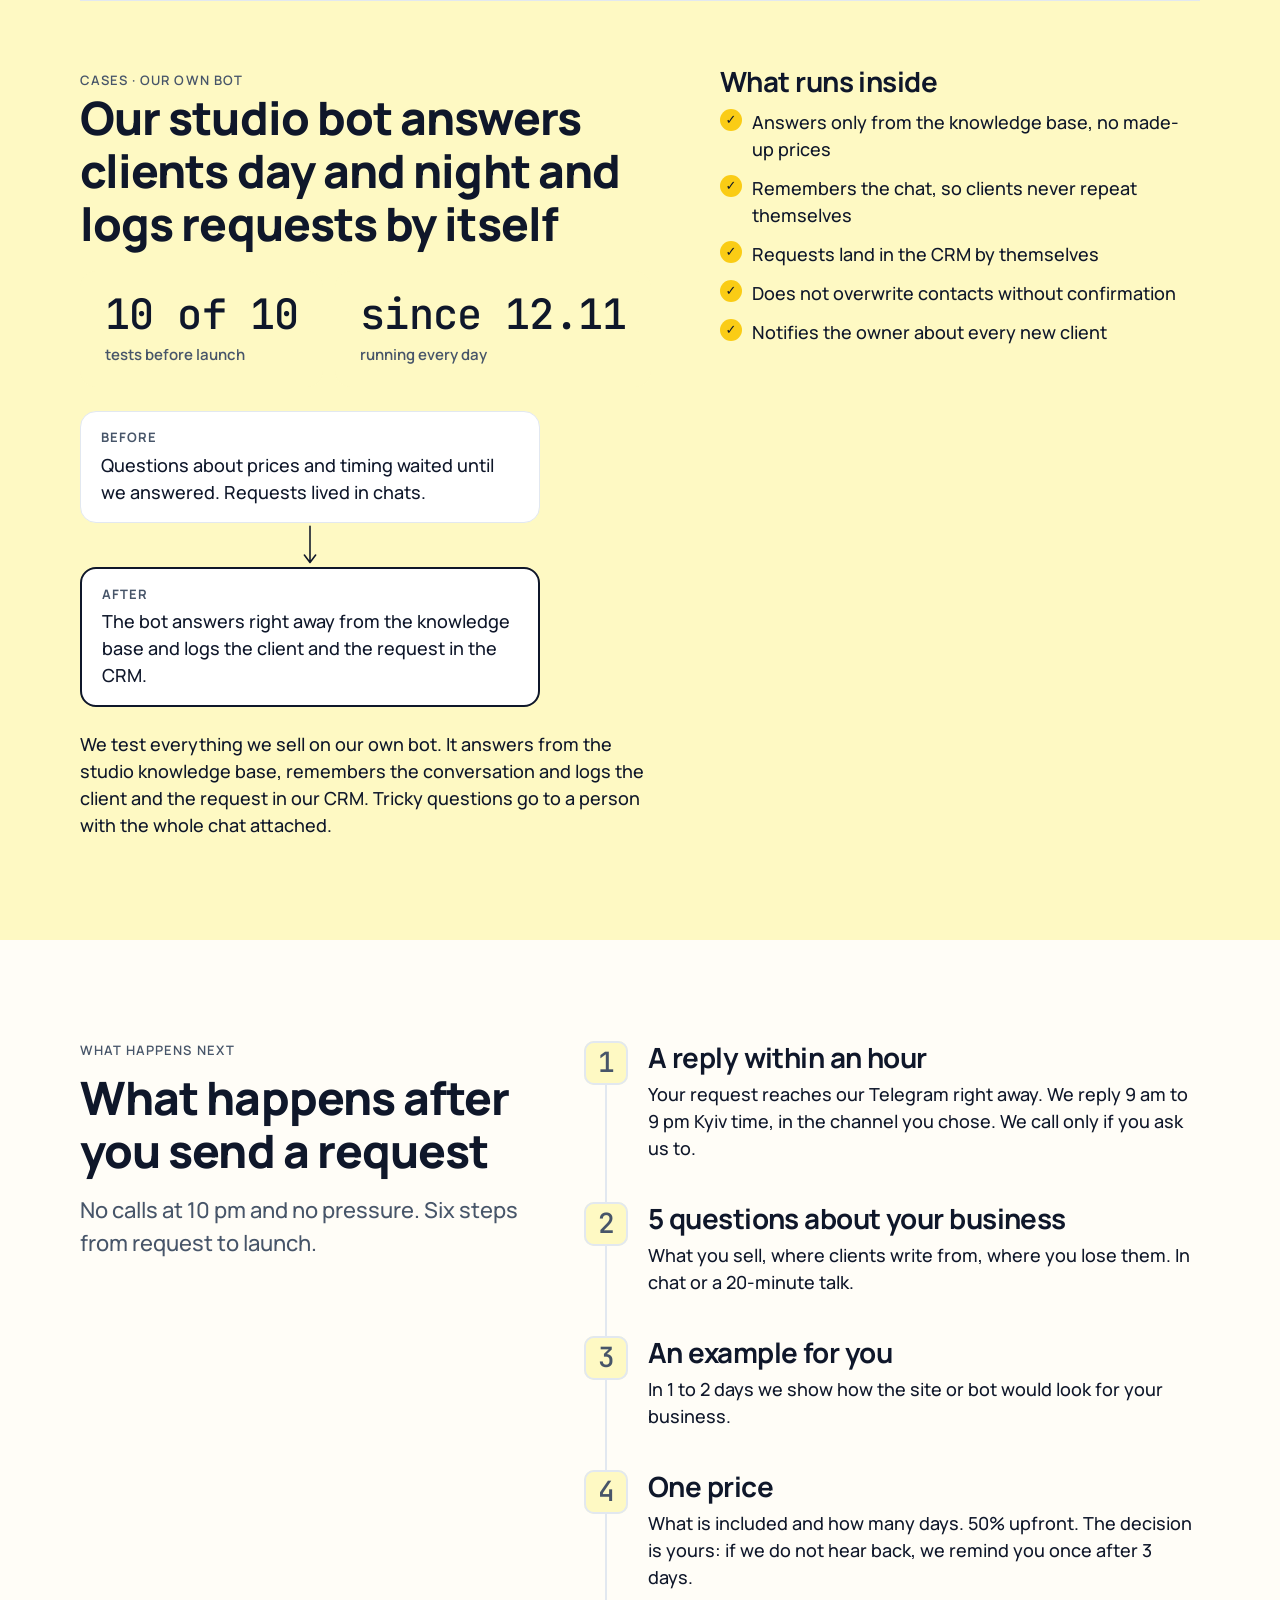
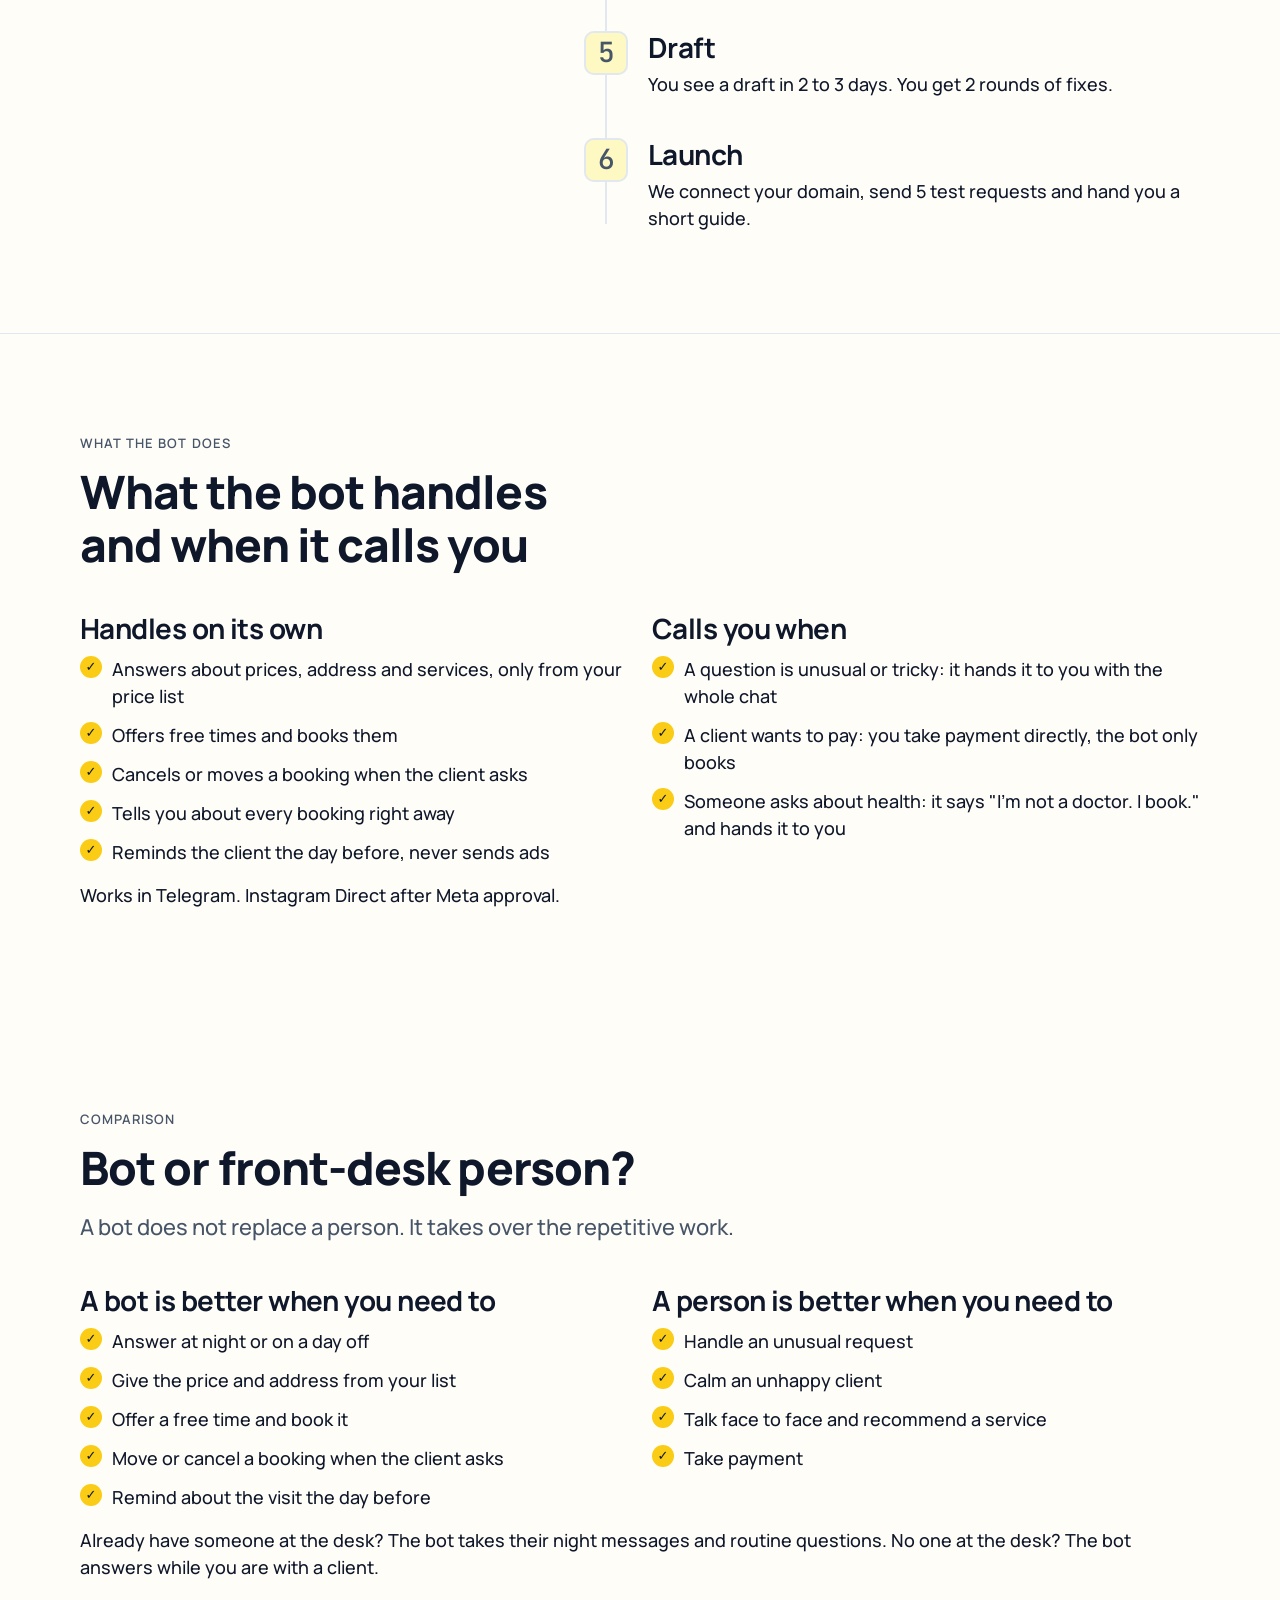
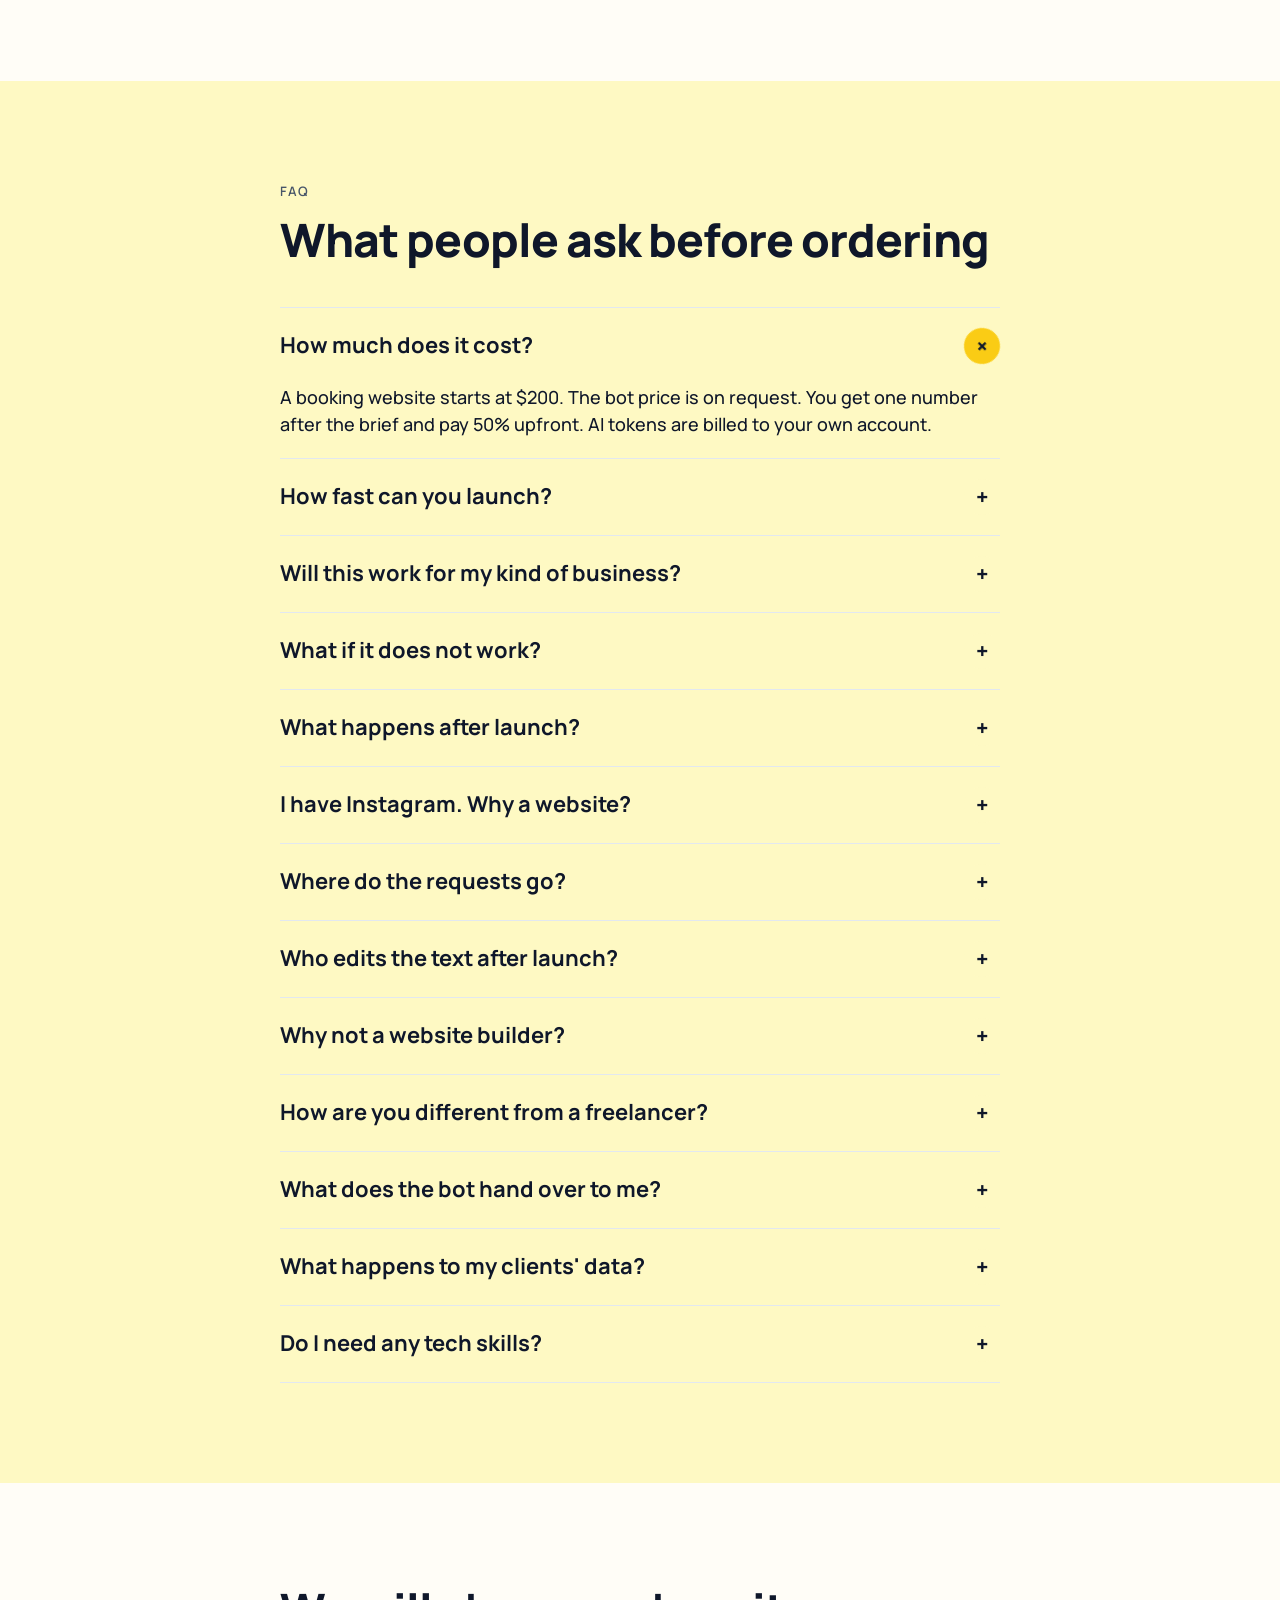
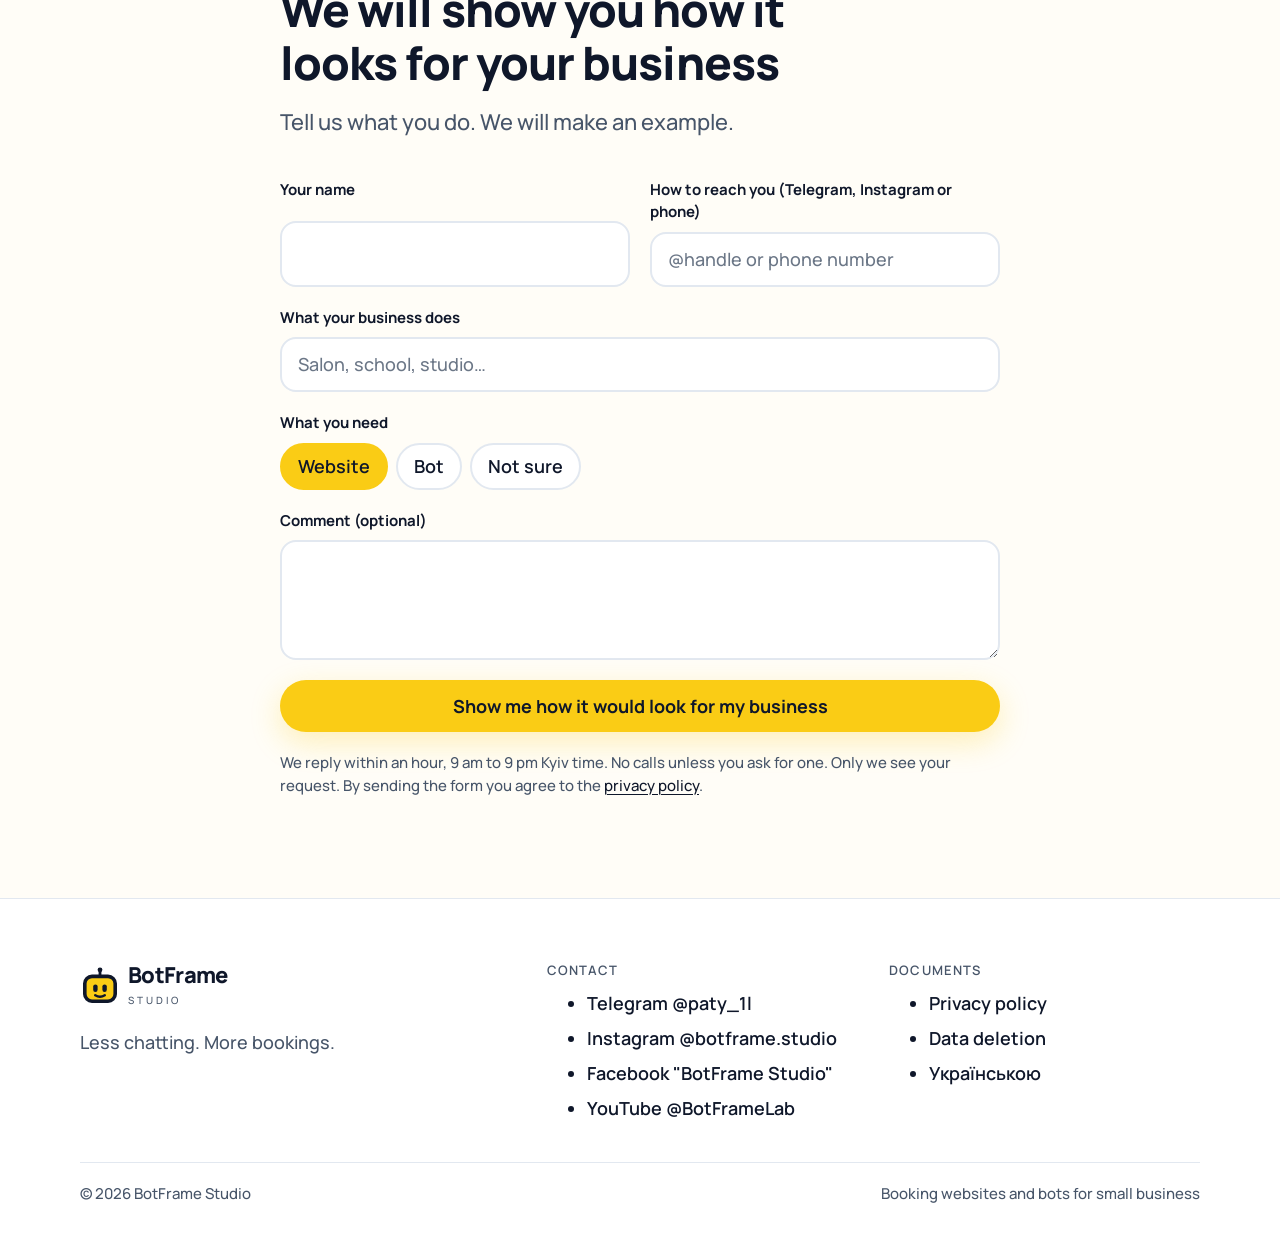
==== commit 1a89316d: "Trust blocks: leak map, cases, 6 steps after request, FAQ; bot cancels and moves bookings; Rumo-styl" ====
--- a/en/index.html
+++ b/en/index.html
@@ -31,7 +31,7 @@
 <link rel="preconnect" href="https://fonts.googleapis.com">
 <link rel="preconnect" href="https://fonts.gstatic.com" crossorigin>
 <link rel="stylesheet" href="../assets/css/tokens.css">
-<link rel="stylesheet" href="../assets/css/site.css">
+<link rel="stylesheet" href="../assets/css/site.css?v=1911g">
 <script type="application/ld+json">
 {
   "@context": "https://schema.org",
@@ -143,6 +143,46 @@
         "@type": "Answer",
         "text": "We do for the first 2 weeks, included in the price. After that, by agreement. The guide shows how to do it yourself."
       }
+    },
+    {
+      "@type": "Question",
+      "name": "Why not a website builder?",
+      "acceptedAnswer": {
+        "@type": "Answer",
+        "text": "You do not set anything up yourself. We write the text, connect the form and check that every request reaches your Telegram. You get a finished site, not a tool."
+      }
+    },
+    {
+      "@type": "Question",
+      "name": "How are you different from a freelancer?",
+      "acceptedAnswer": {
+        "@type": "Answer",
+        "text": "We start from a tested base, so launch takes 5 days and you know the price before we begin. Before handover we send 5 test requests and give you a short guide."
+      }
+    },
+    {
+      "@type": "Question",
+      "name": "What does the bot hand over to me?",
+      "acceptedAnswer": {
+        "@type": "Answer",
+        "text": "Unusual or tricky questions, payments and health questions. The bot passes them to you with the whole chat, so the client never repeats themselves. Works in Telegram, Instagram Direct after Meta approval."
+      }
+    },
+    {
+      "@type": "Question",
+      "name": "What happens to my clients' data?",
+      "acceptedAnswer": {
+        "@type": "Answer",
+        "text": "Only you and we see the requests. We do not share them with third parties and do not send mailings. Data can be deleted on the data deletion page."
+      }
+    },
+    {
+      "@type": "Question",
+      "name": "Do I need any tech skills?",
+      "acceptedAnswer": {
+        "@type": "Answer",
+        "text": "No. You answer 5 questions and send your price list. After launch you get a short guide: where requests go and how to change the text."
+      }
     }
   ]
 }
@@ -171,7 +211,7 @@
       <span><span class="logo__name">BotFrame</span><span class="logo__sub">STUDIO</span></span>
     </a>
     <nav class="nav" aria-label="Sections">
-      <a href="#poslugy">Services</a><a href="#poslugy">Pricing</a><a href="#keis">Case</a><a href="#yak">How it works</a><a href="#faq">FAQ</a><a href="#kontakty">Contact</a>
+      <a href="#poslugy">Services</a><a href="#poslugy">Pricing</a><a href="#keis">Cases</a><a href="#yak">How it works</a><a href="#faq">FAQ</a><a href="#kontakty">Contact</a>
     </nav>
     <div class="header__actions">
       <div class="lang" aria-label="Language"><a href="../" hreflang="uk" lang="uk">UA</a><span aria-current="page" lang="en">EN</span></div>
@@ -180,7 +220,7 @@
     <details class="menu">
       <summary aria-label="Menu"></summary>
       <div class="menu__panel">
-        <a href="#poslugy">Services</a><a href="#poslugy">Pricing</a><a href="#keis">Case</a><a href="#yak">How it works</a><a href="#faq">FAQ</a><a href="#kontakty">Contact</a>
+        <a href="#poslugy">Services</a><a href="#poslugy">Pricing</a><a href="#keis">Cases</a><a href="#yak">How it works</a><a href="#faq">FAQ</a><a href="#kontakty">Contact</a>
         <div class="lang" aria-label="Language"><a href="../" hreflang="uk" lang="uk">UA</a><span aria-current="page" lang="en">EN</span></div>
       </div>
     </details>
@@ -218,7 +258,7 @@
     <div class="hero__numbers">
       <div class="num-card"><div class="num-card__value">5 days</div><div class="num-card__label">StaticX, brief to launch</div></div>
       <div class="num-card"><div class="num-card__value">5 of 5</div><div class="num-card__label">test bookings delivered to the owner</div></div>
-      <div class="num-card"><div class="num-card__value">2 languages</div><div class="num-card__label">English and Ukrainian on one site</div></div>
+      <div class="num-card"><div class="num-card__value">2 languages</div><div class="num-card__label">English and Russian on the StaticX site</div></div>
     </div>
     <p class="small section__note">We only use the official Telegram and Meta APIs.</p>
   </div>
@@ -227,12 +267,15 @@
 <!-- ===== 3. Pain ===== -->
 <section class="section" id="bolit">
   <div class="container">
-    <div class="section__head"><span class="label">The problem</span><h2>Three situations where a business loses a client</h2></div>
-    <div class="grid grid--3">
-      <article class="card card--pain reveal"><h3>A message at 11 pm, no reply</h3><p>A client writes at night, you answer in the morning, and she has booked somewhere else.</p><p class="card__after">The bot answers right away and offers a free time.</p></article>
-      <article class="card card--pain reveal"><h3>A missed call</h3><p>Your hands are busy and the phone rings. The client does not call back.</p><p class="card__after">Every request from the site or the bot lands in your Telegram.</p></article>
-      <article class="card card--pain reveal"><h3>A client forgets to show up</h3><p>The booking was made, and the slot sits empty.</p><p class="card__after">The bot sends a reminder the day before.</p></article>
-    </div>
+    <div class="section__head"><span class="label">Where clients slip away</span><h2>Where clients slip away while you work</h2><p class="lead">A client goes through 5 steps from finding you to coming back. Check where you lose them.</p></div>
+    <ol class="leaks">
+      <li class="leak reveal"><span class="leak__n">1</span><div class="leak__body"><h3>Searching</h3><p>You are on Instagram but not on Google. They find a competitor's site with a Book button.</p><p><span class="leak__k">Check</span>search Google for your service and city.</p><p class="leak__fix"><span class="leak__k">What helps</span>a website and a Google Maps profile.</p></div></li>
+      <li class="leak reveal"><span class="leak__n">2</span><div class="leak__body"><h3>Writing</h3><p>They message at 11 pm and get a reply in the morning. By then they booked elsewhere.</p><p><span class="leak__k">Check</span>how many messages come in after 8 pm?</p><p class="leak__fix"><span class="leak__k">What helps</span>the bot answers right away, even at night.</p></div></li>
+      <li class="leak reveal"><span class="leak__n">3</span><div class="leak__body"><h3>Asking the price</h3><p>“DM for price” or “it depends”. They ask three places and pick whoever names a number first.</p><p><span class="leak__k">Check</span>is your price on the site or in your bio?</p><p class="leak__fix"><span class="leak__k">What helps</span>a starting price on the site, and the bot quotes your list.</p></div></li>
+      <li class="leak reveal"><span class="leak__n">4</span><div class="leak__body"><h3>Booking</h3><p>Bookings live in chats, a notebook, your head. Times get mixed up, two people for one slot.</p><p><span class="leak__k">Check</span>can you say in a minute who is coming tomorrow?</p><p class="leak__fix"><span class="leak__k">What helps</span>every booking in one table.</p></div></li>
+      <li class="leak reveal"><span class="leak__n">5</span><div class="leak__body"><h3>Showing up</h3><p>They booked and forgot. The slot sits empty.</p><p><span class="leak__k">Check</span>how many people skipped without notice last month?</p><p class="leak__fix"><span class="leak__k">What helps</span>a reminder the day before the visit.</p></div></li>
+    </ol>
+    <p class="section__note">Losses at step 1 are fixed by a website, steps 2 to 5 by a bot. Not sure where yours are? <a href="#zayavka">Write to us and we will look together</a>.</p>
   </div>
 </section>
 
@@ -280,36 +323,53 @@
 <section class="section section--soft" id="keis">
   <div class="container case">
     <div>
-      <span class="label">Case</span>
+      <span class="label">Cases · client</span>
       <h2>A bilingual booking site for a Chicago soccer academy, live in 5 days</h2>
       <div class="case__numbers"><span class="num-card"><span class="num-card__value">5 days</span></span><span class="num-card"><span class="num-card__value">5 of 5</span></span><span class="num-card"><span class="num-card__value">2 languages</span></span></div>
-      <p>StaticX Soccer Academy needed a site where parents book a trial practice. We built it in English and Ukrainian with a booking form. Each request arrives in Telegram and in a table. Domain and Google Search Console are connected, and 5 of 5 test requests came through.</p>
+      <div class="ba reveal"><div class="ba__col"><span class="ba__k">Before</span><p>Parents asked about a trial practice on Instagram and WhatsApp. Bookings got lost in chats.</p></div><svg class="ba__arrow" viewBox="0 0 64 24" aria-hidden="true" focusable="false"><path d="M2 12 H58 M48 3 L60 12 L48 21" fill="none" stroke="currentColor" stroke-width="2.5" stroke-linecap="round" stroke-linejoin="round"/></svg><div class="ba__col ba__col--after"><span class="ba__k">After</span><p>Parents book on the site themselves. Each request comes with a hint and goes straight to the owner and into a table.</p></div></div>
+      <p>StaticX Soccer Academy needed a site where parents book a trial practice themselves instead of asking in chats. We built it in English and Russian with a booking form and Google reviews. Each request comes with a hint for the owner, for example which location to offer for the child's age. Domain and Google Search Console are connected, and 5 of 5 test requests came through.</p>
       <p class="section__note"><a href="https://staticxsocceracademy.com" target="_blank" rel="noopener">staticxsocceracademy.com</a></p>
     </div>
     <figure class="case__shot case__shot--img"><img src="../assets/img/staticx-test-lead.png" width="386" height="172" loading="lazy" alt="Example of a StaticX test request in Telegram"><figcaption>A StaticX test request in the owner’s Telegram</figcaption></figure>
+  </div>
+  <div class="container case case--next">
+    <div>
+      <span class="label">Cases · our own bot</span>
+      <h2>Our studio bot answers clients day and night and logs requests by itself</h2>
+      <div class="case__numbers"><span class="num-card"><span class="num-card__value">10 of 10</span><span class="num-card__label">tests before launch</span></span><span class="num-card"><span class="num-card__value">since 12.11</span><span class="num-card__label">running every day</span></span></div>
+      <div class="ba reveal"><div class="ba__col"><span class="ba__k">Before</span><p>Questions about prices and timing waited until we answered. Requests lived in chats.</p></div><svg class="ba__arrow" viewBox="0 0 64 24" aria-hidden="true" focusable="false"><path d="M2 12 H58 M48 3 L60 12 L48 21" fill="none" stroke="currentColor" stroke-width="2.5" stroke-linecap="round" stroke-linejoin="round"/></svg><div class="ba__col ba__col--after"><span class="ba__k">After</span><p>The bot answers right away from the knowledge base and logs the client and the request in the CRM.</p></div></div>
+      <p>We test everything we sell on our own bot. It answers from the studio knowledge base, remembers the conversation and logs the client and the request in our CRM. Tricky questions go to a person with the whole chat attached.</p>
+    </div>
+    <div class="reveal"><h3>What runs inside</h3><ul class="list-check"><li>Answers only from the knowledge base, no made-up prices</li><li>Remembers the chat, so clients never repeat themselves</li><li>Requests land in the CRM by themselves</li><li>Does not overwrite contacts without confirmation</li><li>Notifies the owner about every new client</li></ul></div>
   </div>
 </section>
 
 <!-- ===== 6. How it works ===== -->
 <section class="section" id="yak">
   <div class="container">
-    <div class="section__head"><span class="label">How it works</span><h2>Three steps from talk to launch</h2></div>
-    <ol class="grid grid--3">
-      <li class="step reveal"><span class="step__n">1</span><h3>Brief</h3><p>A 20-minute talk. You get one price and pay 50% upfront.</p></li>
-      <li class="step reveal"><span class="step__n">2</span><h3>Draft</h3><p>You see a draft in 2 to 3 days. You get 2 rounds of fixes.</p></li>
-      <li class="step reveal"><span class="step__n">3</span><h3>Launch</h3><p>We connect your domain, send 5 test requests and hand you a short guide. After launch, fixes by agreement.</p></li>
+    <div class="yak-grid">
+    <div class="section__head"><span class="label">What happens next</span><h2>What happens after you send a request</h2><p class="lead">No calls at 10 pm and no pressure. Six steps from request to launch.</p></div>
+    <ol class="timeline">
+      <li class="step reveal"><span class="step__n">1</span><h3>A reply within an hour</h3><p>Your request reaches our Telegram right away. We reply 9 am to 9 pm Kyiv time, in the channel you chose. We call only if you ask us to.</p></li>
+      <li class="step reveal"><span class="step__n">2</span><h3>5 questions about your business</h3><p>What you sell, where clients write from, where you lose them. In chat or a 20-minute talk.</p></li>
+      <li class="step reveal"><span class="step__n">3</span><h3>An example for you</h3><p>In 1 to 2 days we show how the site or bot would look for your business.</p></li>
+      <li class="step reveal"><span class="step__n">4</span><h3>One price</h3><p>What is included and how many days. 50% upfront. The decision is yours: if we do not hear back, we remind you once after 3 days.</p></li>
+      <li class="step reveal"><span class="step__n">5</span><h3>Draft</h3><p>You see a draft in 2 to 3 days. You get 2 rounds of fixes.</p></li>
+      <li class="step reveal"><span class="step__n">6</span><h3>Launch</h3><p>We connect your domain, send 5 test requests and hand you a short guide.</p></li>
     </ol>
+    </div>
   </div>
 </section>
 
 <!-- ===== 7. Honest ===== -->
 <section class="section section--line" id="chesno">
   <div class="container">
-    <div class="section__head"><span class="label">Straight talk</span><h2>What the bot does and does not do</h2></div>
+    <div class="section__head"><span class="label">What the bot does</span><h2>What the bot handles and when it calls you</h2></div>
     <div class="grid grid--2">
-      <div class="reveal"><h3>Does</h3><ul class="list-check"><li>Answers questions about prices, address and services from your price list</li><li>Offers free times and books them</li><li>Tells you about every booking right away</li><li>Reminds the client the day before</li><li>Hands hard questions to you</li></ul></div>
-      <div class="reveal"><h3>Does not</h3><ul class="list-cross"><li>Does not invent services or prices that are not in your list</li><li>Does not give medical advice: "I'm not a doctor. I book."</li><li>Does not cancel bookings or take payment by itself</li><li>Does not send ads. The only message it starts is a reminder about the client's own booking</li></ul></div>
-    </div>
+      <div class="reveal"><h3>Handles on its own</h3><ul class="list-check"><li>Answers about prices, address and services, only from your price list</li><li>Offers free times and books them</li><li>Cancels or moves a booking when the client asks</li><li>Tells you about every booking right away</li><li>Reminds the client the day before, never sends ads</li></ul></div>
+      <div class="reveal"><h3>Calls you when</h3><ul class="list-check"><li>A question is unusual or tricky: it hands it to you with the whole chat</li><li>A client wants to pay: you take payment directly, the bot only books</li><li>Someone asks about health: it says "I'm not a doctor. I book." and hands it to you</li></ul></div>
+    </div>
+    <p class="section__note">Works in Telegram. Instagram Direct after Meta approval.</p>
   </div>
 </section>
 
@@ -318,25 +378,13 @@
   <div class="container">
     <div class="section__head"><span class="label">Comparison</span><h2>Bot or front-desk person?</h2><p class="lead">A bot does not replace a person. It takes over the repetitive work.</p></div>
     <div class="grid grid--2">
-      <div class="reveal"><h3>A bot is better when you need to</h3><ul class="list-check"><li>Answer at night or on a day off</li><li>Give the price and address from your list</li><li>Offer a free time and book it</li><li>Remind about the visit the day before</li></ul></div>
-      <div class="reveal"><h3>A person is better when you need to</h3><ul class="list-check"><li>Handle an unusual request</li><li>Calm an unhappy client</li><li>Talk face to face and recommend a service</li><li>Take payment or cancel a booking</li></ul></div>
+      <div class="reveal"><h3>A bot is better when you need to</h3><ul class="list-check"><li>Answer at night or on a day off</li><li>Give the price and address from your list</li><li>Offer a free time and book it</li><li>Move or cancel a booking when the client asks</li><li>Remind about the visit the day before</li></ul></div>
+      <div class="reveal"><h3>A person is better when you need to</h3><ul class="list-check"><li>Handle an unusual request</li><li>Calm an unhappy client</li><li>Talk face to face and recommend a service</li><li>Take payment</li></ul></div>
     </div>
     <p class="section__note">Already have someone at the desk? The bot takes their night messages and routine questions. No one at the desk? The bot answers while you are with a client.</p>
   </div>
 </section>
 
-<!-- ===== 7b. Not a fit ===== -->
-<section class="section section--line" id="ne-pidkhodymo">
-  <div class="container">
-    <div class="section__head"><span class="label">Straight talk</span><h2>Who we are not a fit for</h2></div>
-    <div class="grid grid--2">
-      <article class="card card--pain reveal"><h3>1 to 2 bookings a week</h3><p>Everyone writes during the day and you keep up.</p><p class="card__after">A bot is overkill. A phone or a simple site is enough.</p></article>
-      <article class="card card--pain reveal"><h3>Clients only call</h3><p>Almost nobody messages you on Telegram.</p><p class="card__after">A bot does not answer phone calls. A site with a form gives clients another way to book.</p></article>
-      <article class="card card--pain reveal"><h3>They only write on Instagram</h3><p>Our bot works in Telegram right now.</p><p class="card__after">The bot in Instagram Direct comes after Meta approval. Until then, start with a website.</p></article>
-      <article class="card card--pain reveal"><h3>You need payment in the bot</h3><p>The client has to pay before the visit.</p><p class="card__after">The bot does not take payment. You would handle that part yourself.</p></article>
-    </div>
-  </div>
-</section>
 
 <!-- ===== 8. Reviews: not rendered until there is a real review (content/uk.md ## vidguky) ===== -->
 
@@ -353,6 +401,11 @@
       <details class="accordion__item"><summary>I have Instagram. Why a website?</summary><div class="accordion__body"><p>People find a site on Google, and a booking there does not get lost in a chat. Instagram brings people in, the site collects requests. The bot in Direct comes after Meta approval.</p></div></details>
       <details class="accordion__item"><summary>Where do the requests go?</summary><div class="accordion__body"><p>Straight to your Telegram and into a table with every request. It runs on hosting, not on our laptop, so nothing stops when ours is off.</p></div></details>
       <details class="accordion__item"><summary>Who edits the text after launch?</summary><div class="accordion__body"><p>We do for the first 2 weeks, included in the price. After that, by agreement. The guide shows how to do it yourself.</p></div></details>
+      <details class="accordion__item"><summary>Why not a website builder?</summary><div class="accordion__body"><p>You do not set anything up yourself. We write the text, connect the form and check that every request reaches your Telegram. You get a finished site, not a tool.</p></div></details>
+      <details class="accordion__item"><summary>How are you different from a freelancer?</summary><div class="accordion__body"><p>We start from a tested base, so launch takes 5 days and you know the price before we begin. Before handover we send 5 test requests and give you a short guide.</p></div></details>
+      <details class="accordion__item"><summary>What does the bot hand over to me?</summary><div class="accordion__body"><p>Unusual or tricky questions, payments and health questions. The bot passes them to you with the whole chat, so the client never repeats themselves. Works in Telegram, Instagram Direct after Meta approval.</p></div></details>
+      <details class="accordion__item"><summary>What happens to my clients' data?</summary><div class="accordion__body"><p>Only you and we see the requests. We do not share them with third parties and do not send mailings. Data can be deleted on the <a href="../data-deletion.html">data deletion page</a>.</p></div></details>
+      <details class="accordion__item"><summary>Do I need any tech skills?</summary><div class="accordion__body"><p>No. You answer 5 questions and send your price list. After launch you get a short guide: where requests go and how to change the text.</p></div></details>
     </div>
   </div>
 </section>
@@ -371,7 +424,7 @@
       <div class="field field--full"><label class="field__label" for="f-comment">Comment (optional)</label><textarea class="field__input" id="f-comment" name="comment" autocomplete="off"></textarea></div>
       <label class="hp" aria-hidden="true">Website <input type="text" name="website" tabindex="-1" autocomplete="off"></label>
       <div class="form__actions"><button class="btn btn--primary btn--block" type="submit">Show me how it would look for my business</button></div>
-      <p class="form__note">We reply within an hour, 9 am to 9 pm Kyiv time. By sending the form you agree to the <a href="../privacy.html">privacy policy</a>.</p>
+      <p class="form__note">We reply within an hour, 9 am to 9 pm Kyiv time. No calls unless you ask for one. Only we see your request. By sending the form you agree to the <a href="../privacy.html">privacy policy</a>.</p>
       <noscript><p class="form__note">The form needs JavaScript. Or message us on Telegram <a href="https://t.me/paty_1l" rel="noopener">@paty_1l</a>.</p></noscript>
     </form>
     <div class="form__state form__state--success" id="zayavka-success" role="status" hidden><h3>Request received</h3><p>We will message you on the channel you gave us. Meanwhile, try the demo bot: <a href="https://t.me/barbershopdemotestbot?start=site" rel="noopener">https://t.me/barbershopdemotestbot?start=site</a></p></div>
@@ -414,7 +467,7 @@
 <div class="sticky-cta"><a class="btn btn--primary btn--block" href="#zayavka">Send a request</a></div>
 
 <script src="../assets/js/analytics.js" defer></script>
-<script src="../assets/js/site.js" defer></script>
+<script src="../assets/js/site.js?v=1911g" defer></script>
 <script src="../assets/js/form.js" defer></script>
 </body>
 </html>
--- a/assets/css/site.css
+++ b/assets/css/site.css
@@ -287,3 +287,63 @@
 .sg-swatch { display: grid; gap: var(--sp-1); font-size: var(--fs-label); }
 .sg-swatch i { display: block; width: 72px; height: 48px; border-radius: var(--r-s); border: 1px solid var(--line); }
 .sg-dark { background: var(--ink); color: var(--white); padding: var(--sp-6); border-radius: var(--r-l); }
+
+/* 19.11 — карта втрат + другий кейс */
+.leaks { display: grid; gap: var(--sp-4); }
+.leak { display: grid; grid-template-columns: auto 1fr; gap: var(--sp-4); padding: var(--sp-6); background: var(--bg-card); border: 1px solid var(--line); border-radius: var(--r-m); }
+.leak__n { font-family: var(--font-mono); font-size: var(--fs-h3); line-height: 1; padding: var(--sp-2) var(--sp-3); background: var(--yellow); color: var(--ink); border-radius: var(--r-s); align-self: start; }
+.leak__body { display: grid; gap: var(--sp-3); }
+.leak__body h3 { margin: 0; }
+.leak__body p { margin: 0; }
+.leak__k { display: block; margin-bottom: var(--sp-1); font-size: var(--fs-label); letter-spacing: var(--ls-label); text-transform: uppercase; font-weight: 700; color: var(--muted); }
+.leak__fix { font-weight: 600; }
+@media (min-width: 1024px) { .leak__body { grid-template-columns: minmax(0,1.1fr) minmax(0,1.6fr) minmax(0,1.3fr) minmax(0,1.3fr); gap: var(--sp-6); align-items: start; } }
+.case--next { margin-top: var(--sp-16); padding-top: var(--sp-16); border-top: 1px solid var(--line); }
+.case--next .num-card { display: block; } .case--next .num-card__value, .case--next .num-card__label { display: block; }
+
+/* 19.11 — анімації як у Rumo: карта втрат, лінія кроків, «Було → Стало», лічильники */
+.leakmap { position: relative; display: flex; margin-bottom: var(--sp-8); }
+.leakmap__rail { position: absolute; top: 22px; left: 10%; right: 10%; height: 2px; background: var(--line); }
+.leakmap__fill { position: absolute; inset: 0; background: var(--ink); transform: scaleX(0); transform-origin: left; transition: transform 1.2s var(--ease-out); }
+.leakmap.is-on .leakmap__fill { transform: scaleX(1); }
+.leakmap__pt { position: relative; flex: 1 1 0; display: flex; flex-direction: column; align-items: center; gap: var(--sp-2); min-width: 0; padding: 0 var(--sp-1); background: none; border: 0; cursor: pointer; font: inherit; color: var(--muted); }
+.leakmap__n { display: grid; place-items: center; width: 44px; height: 44px; border-radius: 50%; background: var(--bg-card); border: 2px solid var(--line); font-family: var(--font-mono); font-size: var(--fs-body); color: var(--fg); transition: background var(--dur) var(--ease-out), border-color var(--dur) var(--ease-out), transform var(--dur) var(--ease-out); transition-delay: calc(var(--i) * 0.2s); }
+.leakmap.is-on .leakmap__n { background: var(--yellow); border-color: var(--ink); color: var(--ink); }
+.leakmap__t { font-size: var(--fs-small); font-weight: 600; text-align: center; line-height: 1.25; }
+.leakmap__pt[aria-pressed="true"] { color: var(--fg); }
+.leakmap__pt[aria-pressed="true"] .leakmap__n { transform: scale(1.12); box-shadow: 0 0 0 4px var(--bg), 0 0 0 6px var(--ink); transition-delay: 0s; }
+.leakmap__pt:hover .leakmap__n { transform: scale(1.08); transition-delay: 0s; }
+.leakmap__pt:focus-visible { outline: none; }
+.leakmap__pt:focus-visible .leakmap__n { outline: 3px solid var(--focus); outline-offset: 3px; }
+@media (max-width: 639px) { .leakmap__t { display: none; } }
+.leaks--tabs .leak:not([hidden]) { animation: leakIn 0.35s var(--ease-out); }
+@keyframes leakIn { from { opacity: 0; transform: translateY(8px); } to { opacity: 1; transform: none; } }
+
+.yak-grid { display: grid; gap: var(--sp-8); }
+@media (min-width: 1024px) { .yak-grid { grid-template-columns: 5fr 7fr; gap: var(--sp-16); } .yak-grid .section__head { position: sticky; top: var(--sp-24); align-self: start; } }
+.timeline { position: relative; list-style: none; margin: 0; padding: 0 0 0 64px; display: grid; gap: var(--sp-10); }
+.timeline::before, .timeline::after { content: ""; position: absolute; left: 21px; top: 8px; width: 2px; }
+.timeline::before { bottom: 8px; background: var(--line); }
+.timeline::after { height: calc((100% - 16px) * var(--p, 1)); background: var(--ink); }
+.timeline .step { padding-top: 0; }
+.timeline .step__n { left: -64px; min-width: 44px; text-align: center; transition: background var(--dur) var(--ease-out), color var(--dur) var(--ease-out); }
+.timeline--js .step:not(.is-active) .step__n { background: var(--bg-soft); color: var(--muted); box-shadow: inset 0 0 0 2px var(--line); }
+
+.ba { display: grid; gap: var(--sp-3); align-items: stretch; margin: var(--sp-6) 0; }
+.ba__col { padding: var(--sp-4) var(--sp-5); border-radius: var(--r-m); background: var(--bg-card); border: 1px solid var(--line); }
+.ba__col p { margin: 0; }
+.ba__col--after { border: 2px solid var(--ink); }
+.ba__k { display: block; margin-bottom: var(--sp-1); font-size: var(--fs-label); letter-spacing: var(--ls-label); text-transform: uppercase; font-weight: 700; color: var(--muted); }
+.ba__arrow { width: 56px; height: 24px; color: var(--ink); justify-self: center; transform: rotate(90deg); }
+.ba__arrow path { stroke-dasharray: 90; stroke-dashoffset: 90; transition: stroke-dashoffset 0.9s var(--ease-out) 0.3s; }
+.ba.is-visible .ba__arrow path, .no-js .ba__arrow path { stroke-dashoffset: 0; }
+@media (prefers-reduced-motion: reduce) {
+  .leakmap__fill, .leakmap__n, .ba__arrow path { transition: none; }
+  .ba__arrow path { stroke-dashoffset: 0; }
+  .leaks--tabs .leak:not([hidden]) { animation: none; }
+}
+.leaks--tabs .leak[hidden] { display: none; }
+.timeline .step__n { display: grid; place-items: center; width: 44px; height: 44px; padding: 0; z-index: 1; }
+.yak-grid ol.timeline { padding: 0 0 0 64px; }
+.ba { max-width: 460px; }
+.ba__arrow { width: 40px; height: 20px; }
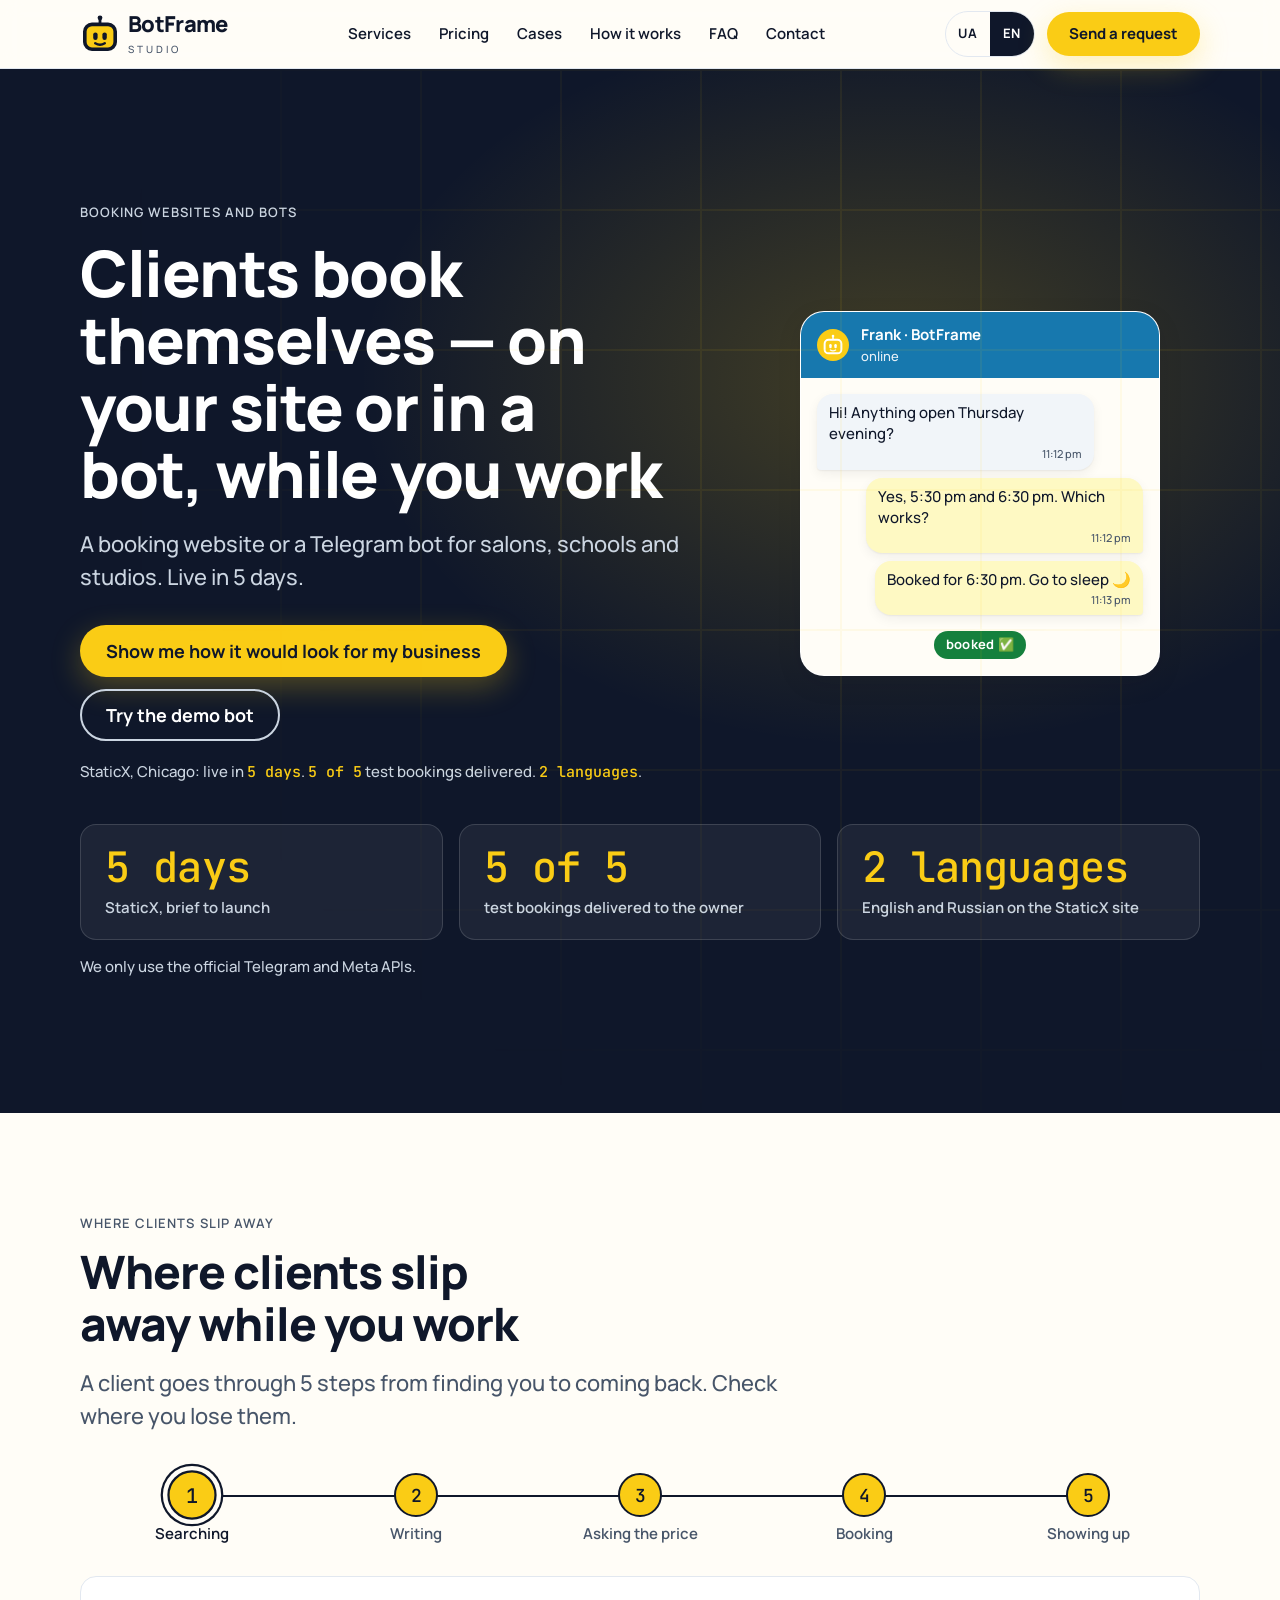
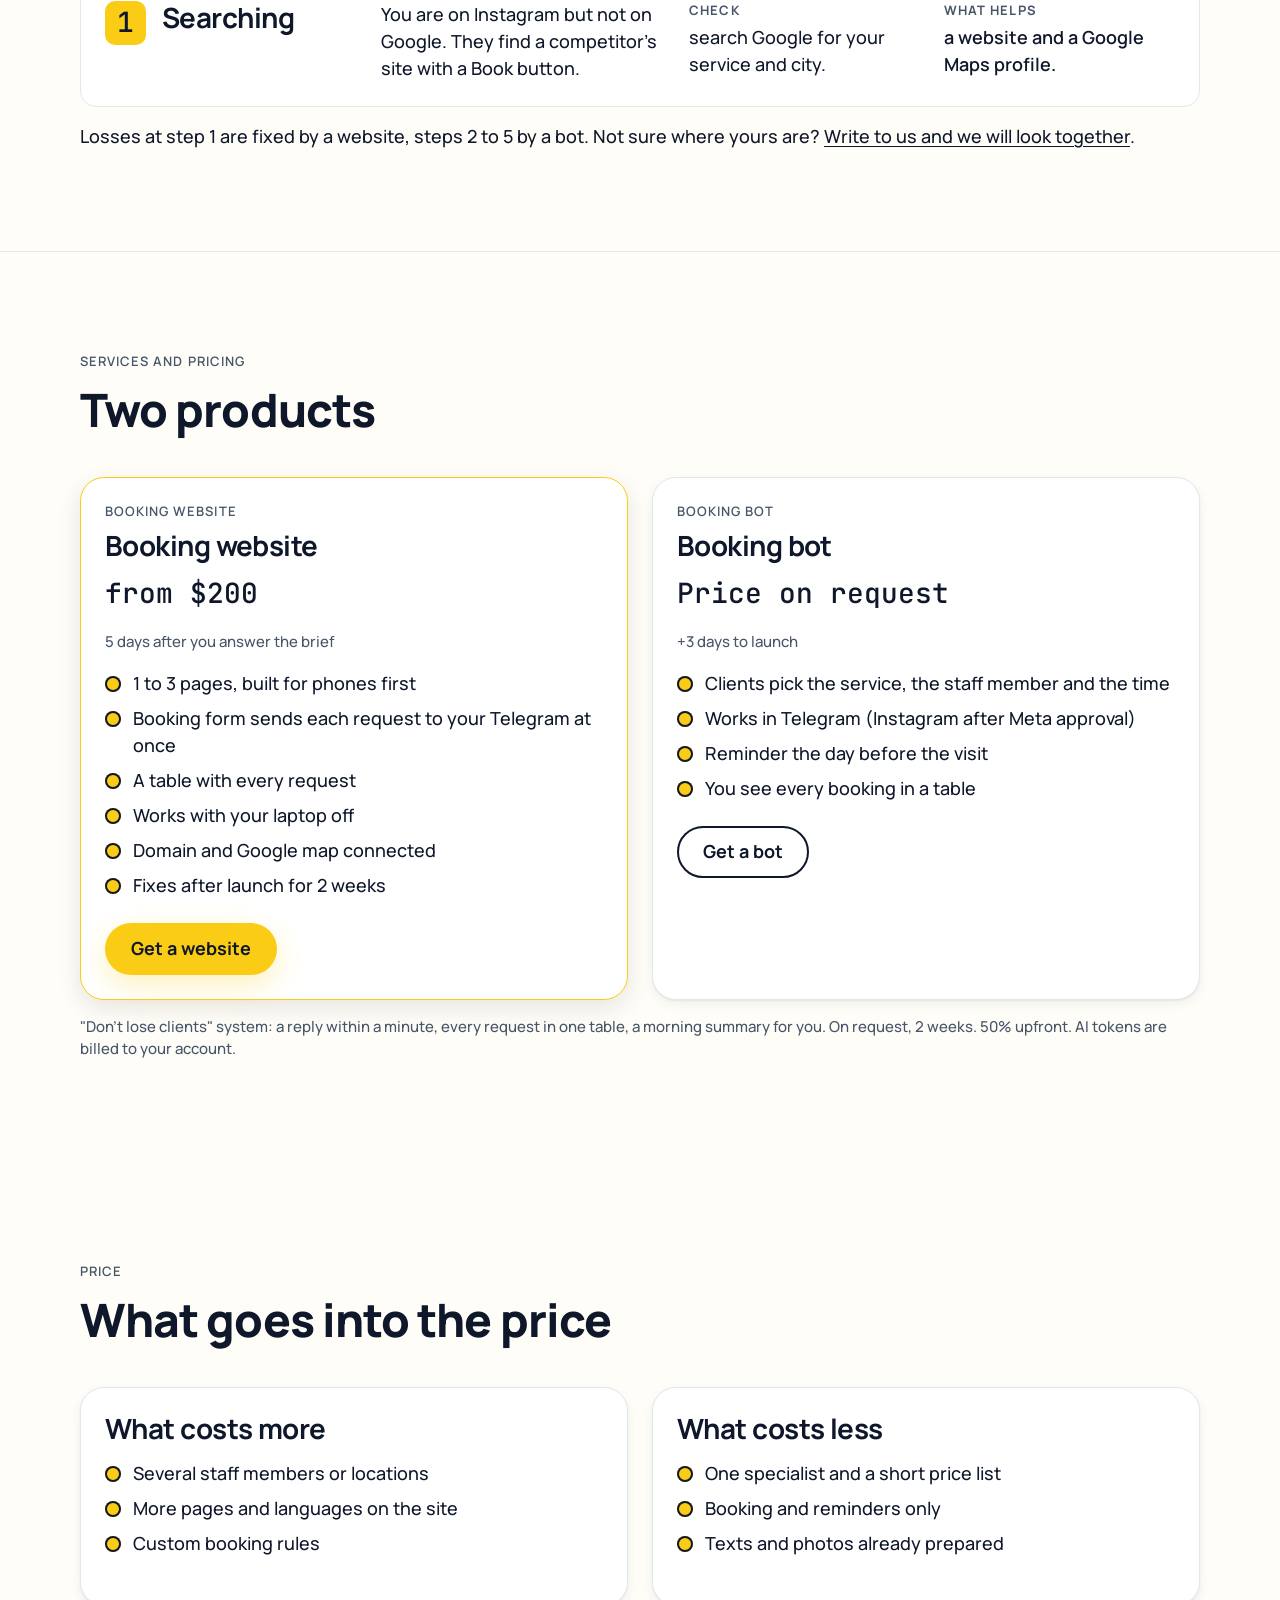
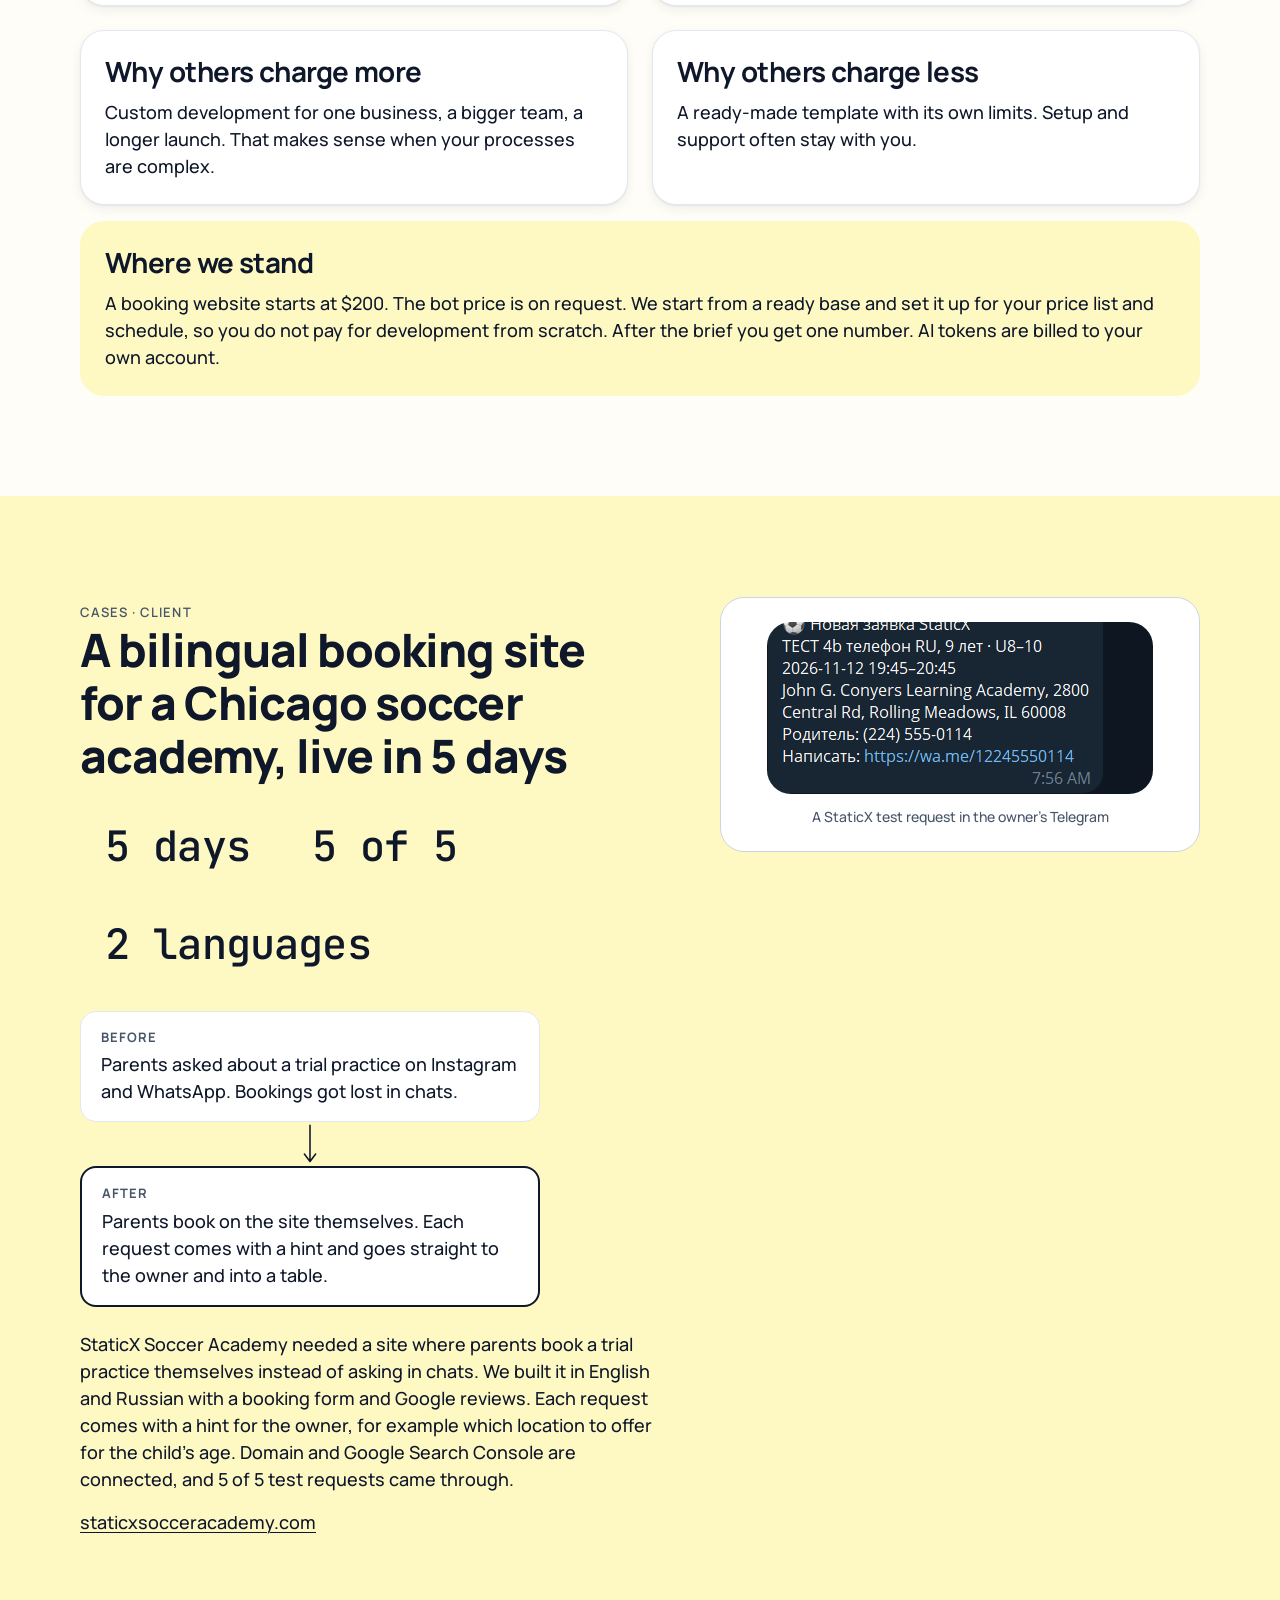
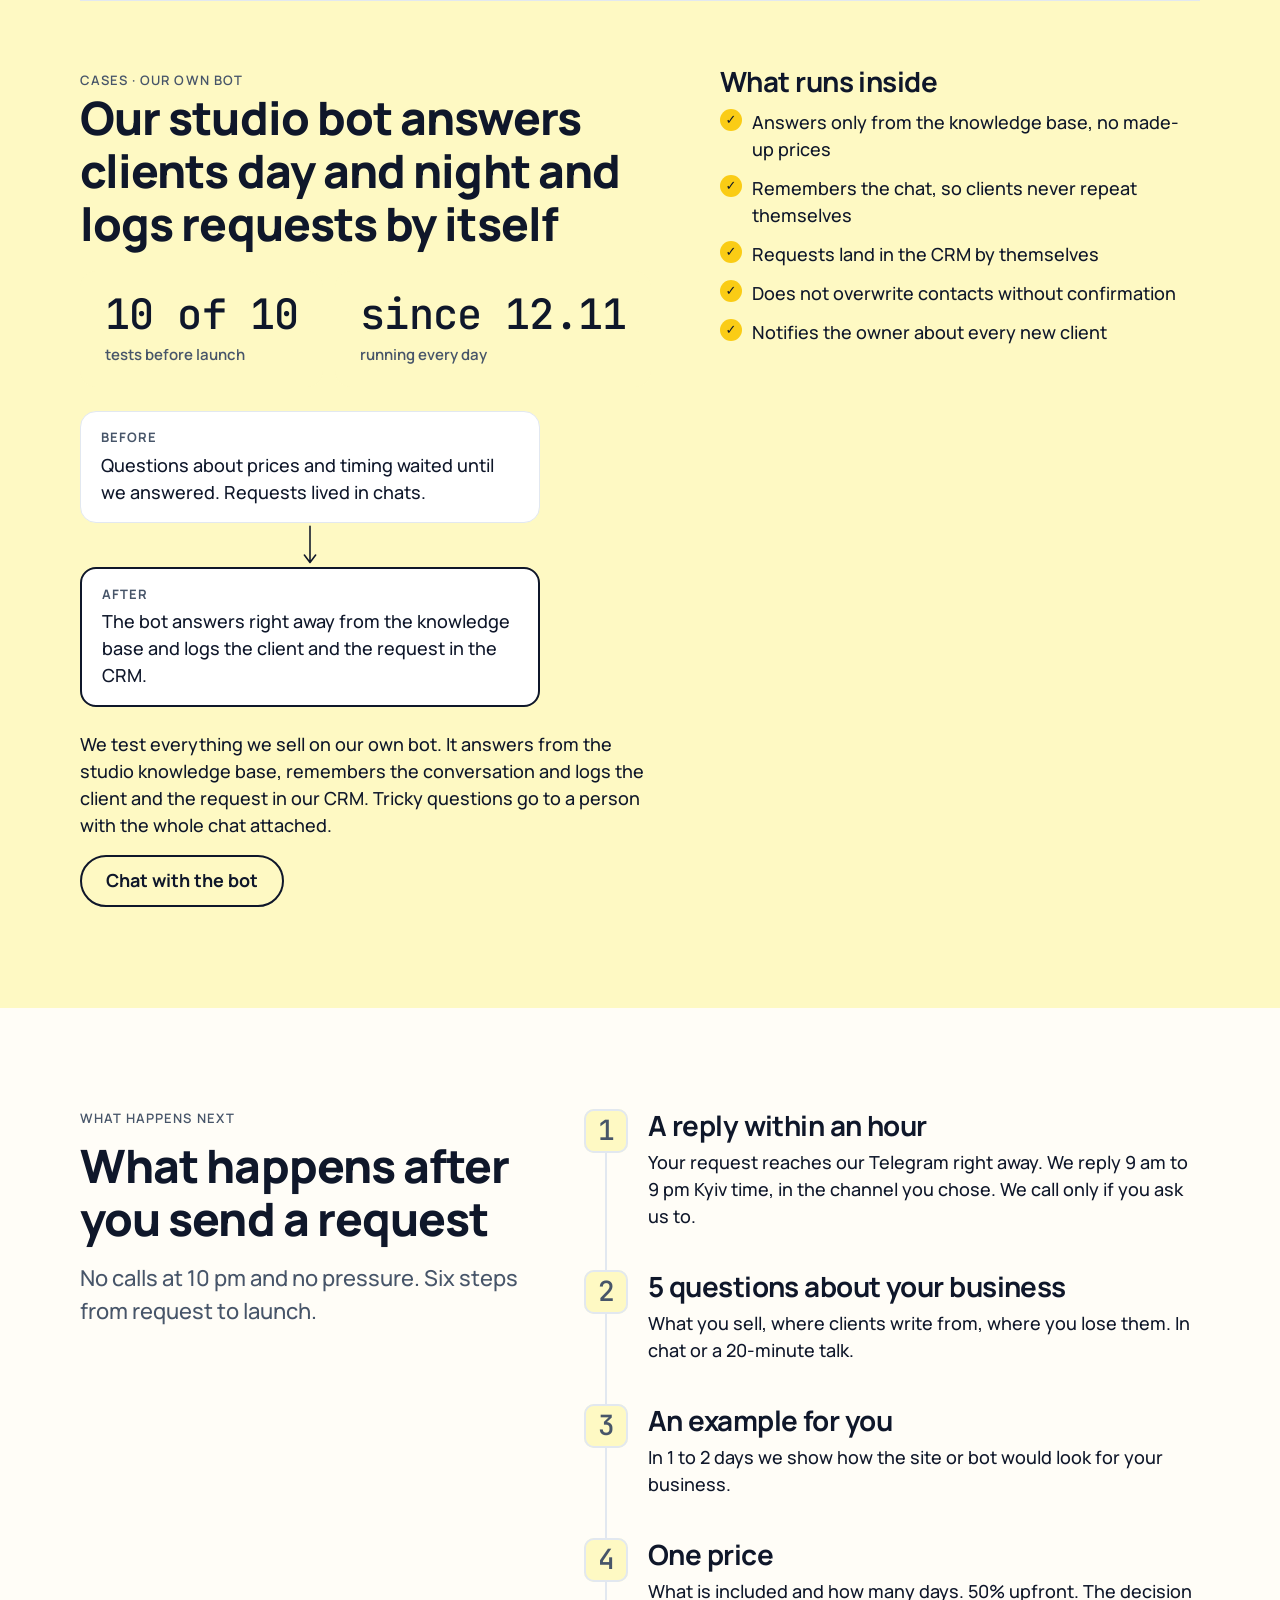
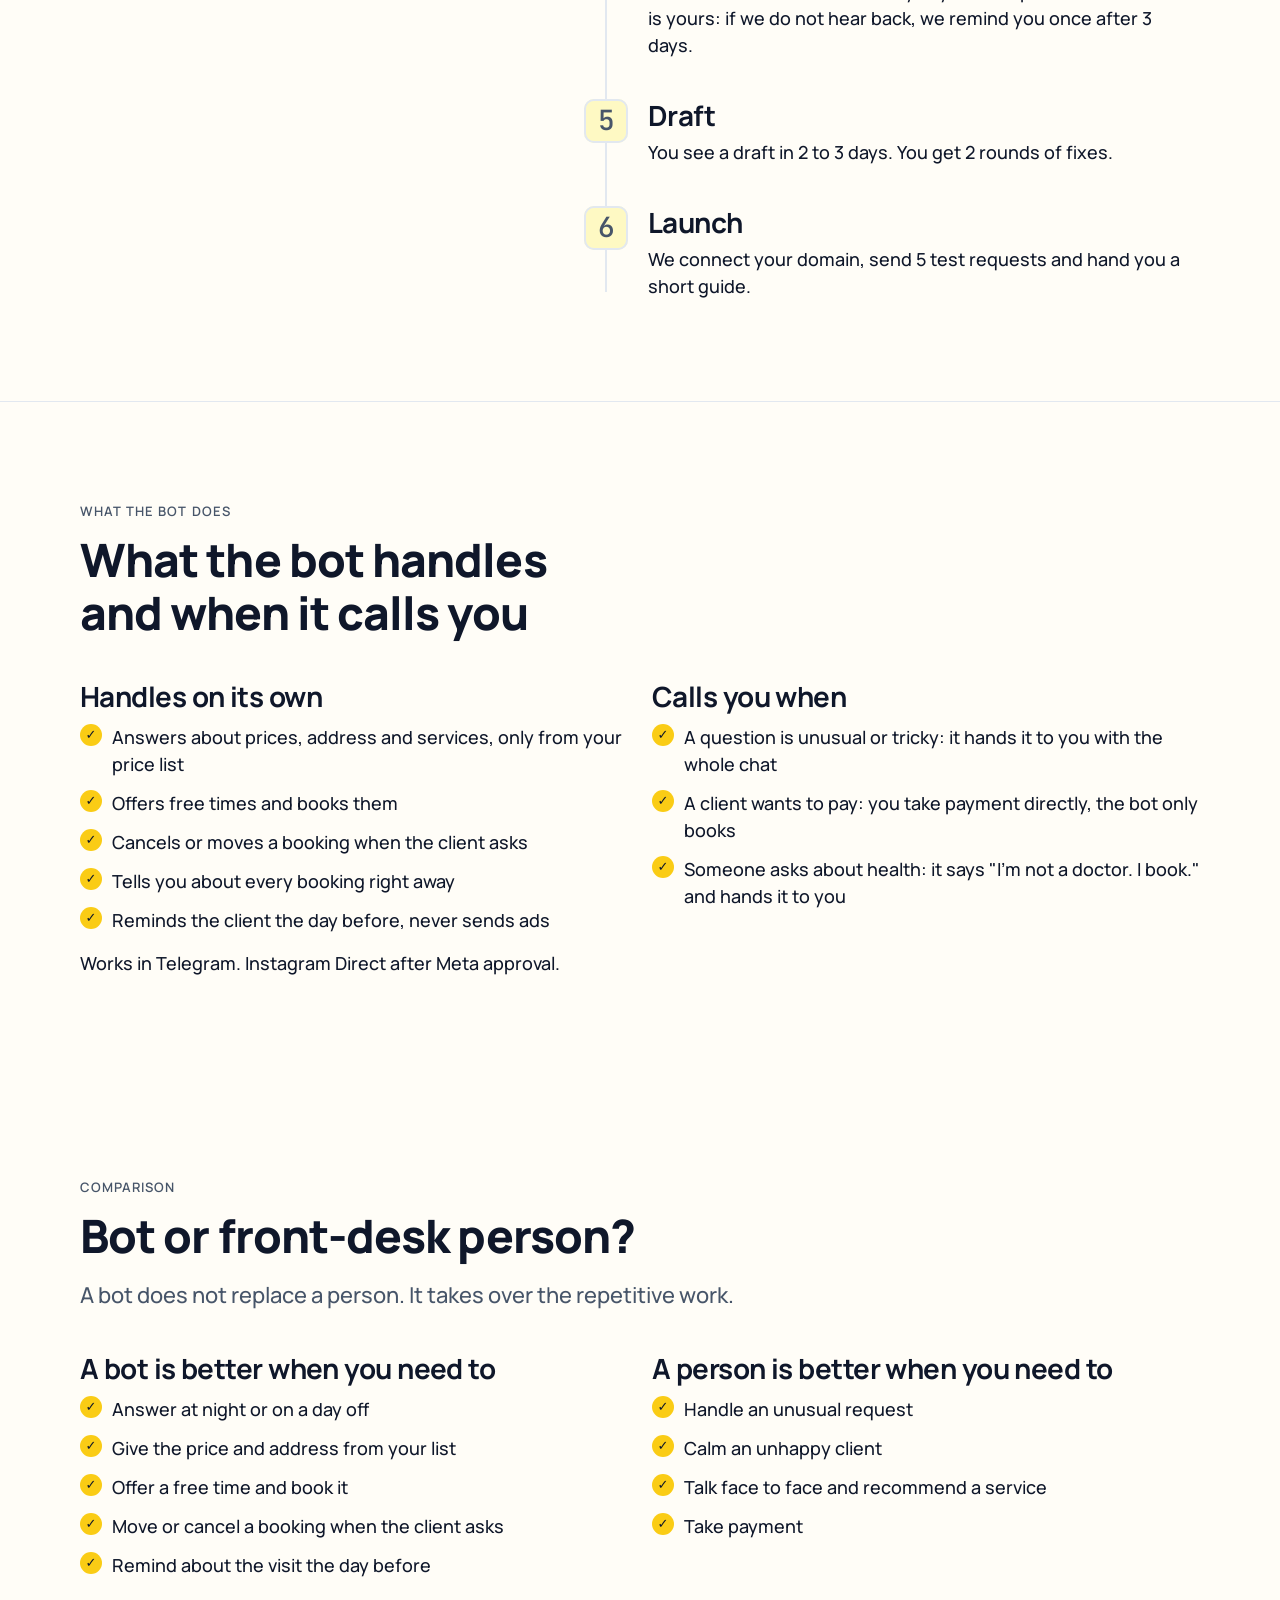
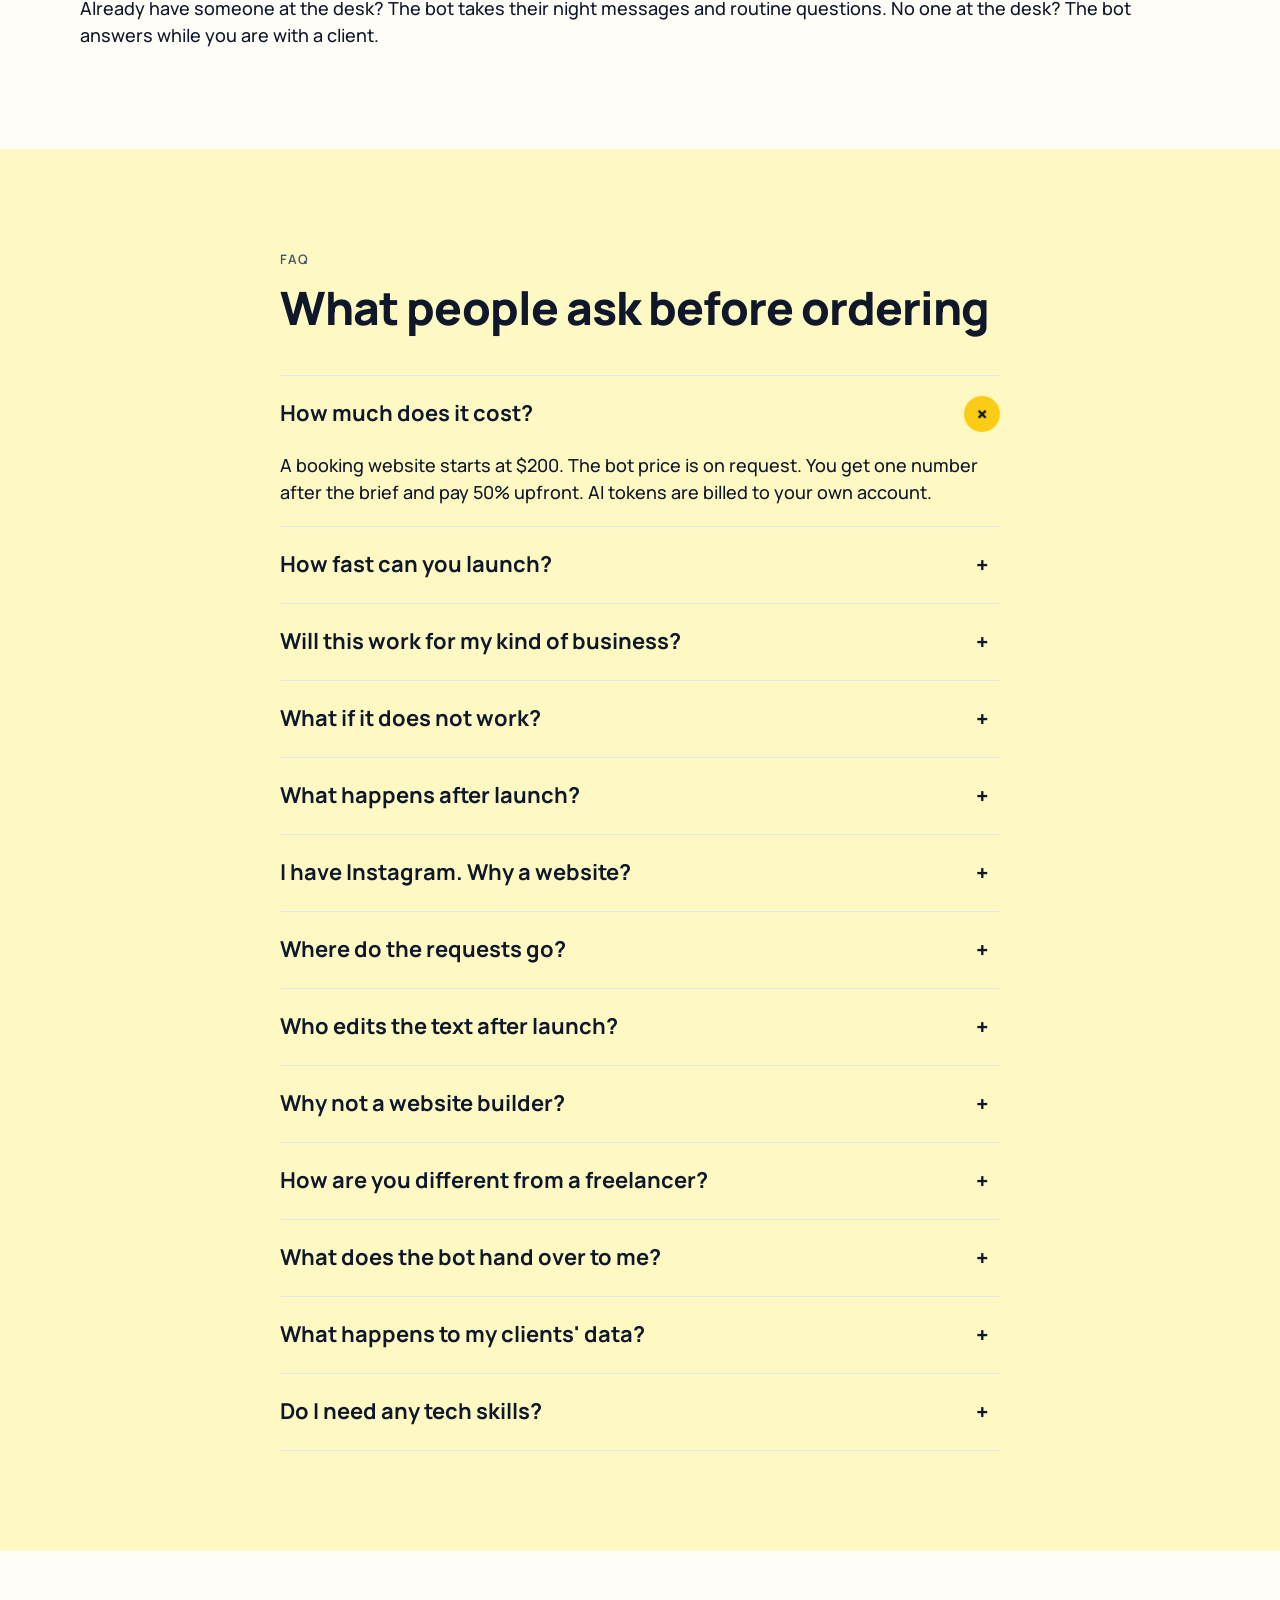
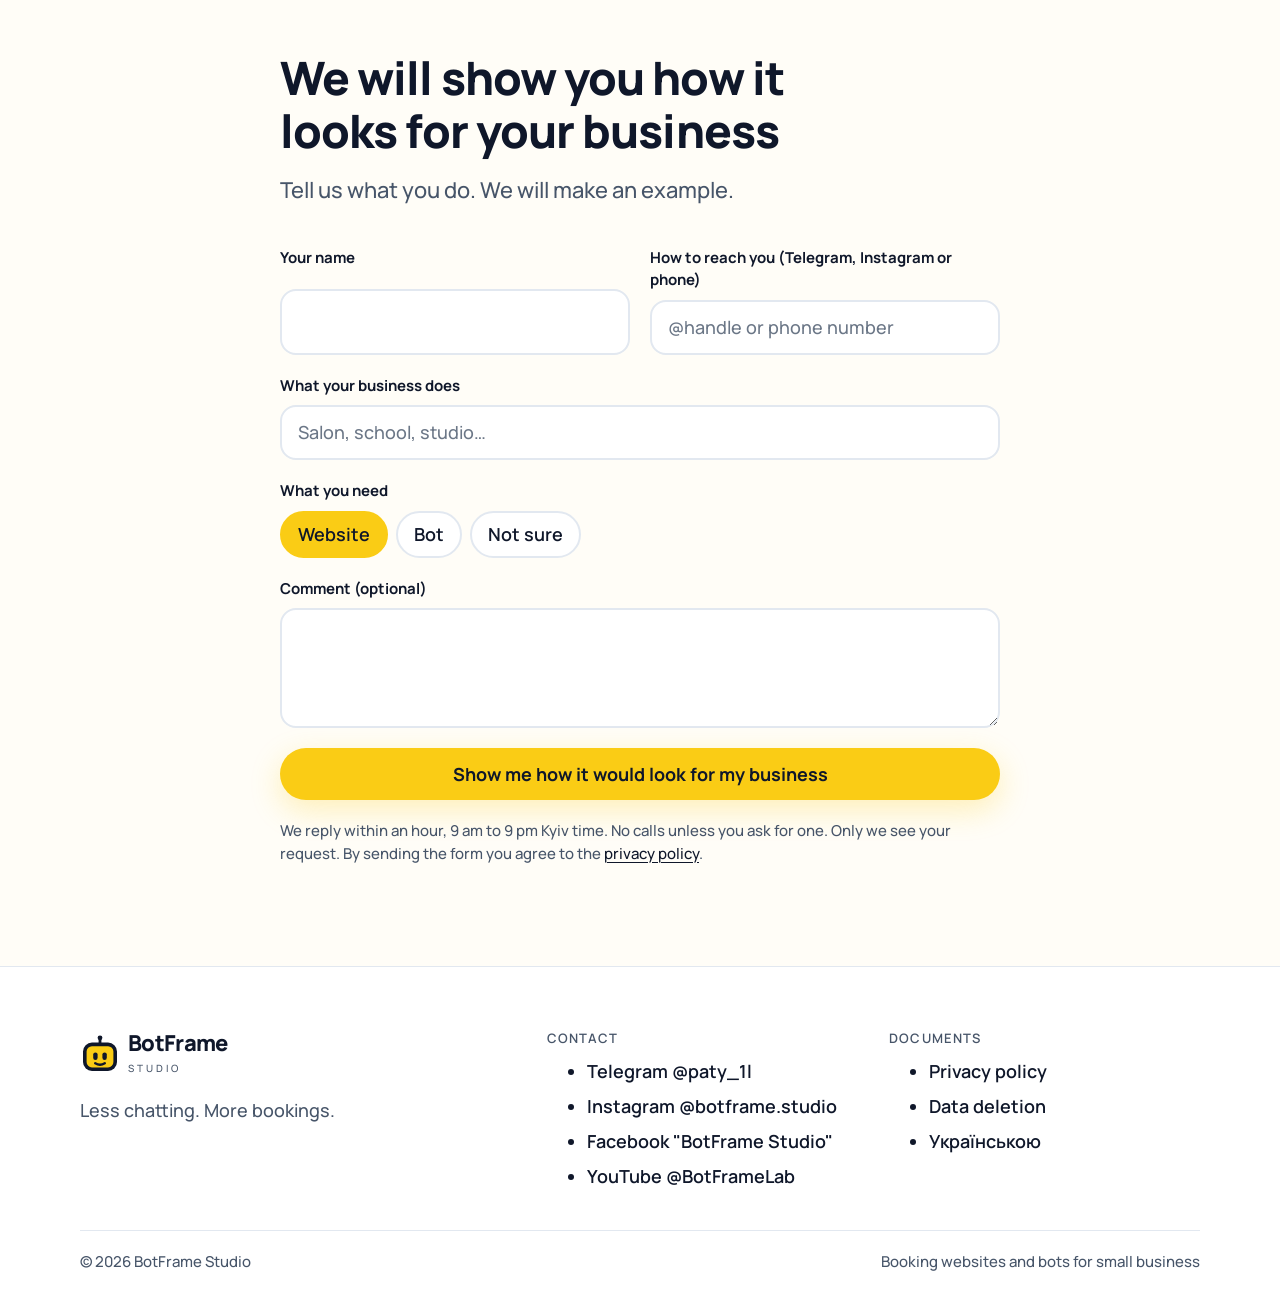
==== commit dc814038: "Studio bot button in the bot case + click event Co-Authored-By: Claude Opus 5.5 <noreply@anthropic.c" ====
--- a/en/index.html
+++ b/en/index.html
@@ -339,6 +339,7 @@
       <div class="case__numbers"><span class="num-card"><span class="num-card__value">10 of 10</span><span class="num-card__label">tests before launch</span></span><span class="num-card"><span class="num-card__value">since 12.11</span><span class="num-card__label">running every day</span></span></div>
       <div class="ba reveal"><div class="ba__col"><span class="ba__k">Before</span><p>Questions about prices and timing waited until we answered. Requests lived in chats.</p></div><svg class="ba__arrow" viewBox="0 0 64 24" aria-hidden="true" focusable="false"><path d="M2 12 H58 M48 3 L60 12 L48 21" fill="none" stroke="currentColor" stroke-width="2.5" stroke-linecap="round" stroke-linejoin="round"/></svg><div class="ba__col ba__col--after"><span class="ba__k">After</span><p>The bot answers right away from the knowledge base and logs the client and the request in the CRM.</p></div></div>
       <p>We test everything we sell on our own bot. It answers from the studio knowledge base, remembers the conversation and logs the client and the request in our CRM. Tricky questions go to a person with the whole chat attached.</p>
+      <p><a class="btn btn--secondary" href="https://t.me/botframe_studio_bot" target="_blank" rel="noopener">Chat with the bot</a></p>
     </div>
     <div class="reveal"><h3>What runs inside</h3><ul class="list-check"><li>Answers only from the knowledge base, no made-up prices</li><li>Remembers the chat, so clients never repeat themselves</li><li>Requests land in the CRM by themselves</li><li>Does not overwrite contacts without confirmation</li><li>Notifies the owner about every new client</li></ul></div>
   </div>
@@ -466,7 +467,7 @@
 
 <div class="sticky-cta"><a class="btn btn--primary btn--block" href="#zayavka">Send a request</a></div>
 
-<script src="../assets/js/analytics.js" defer></script>
+<script src="../assets/js/analytics.js?v=1911h" defer></script>
 <script src="../assets/js/site.js?v=1911g" defer></script>
 <script src="../assets/js/form.js" defer></script>
 </body>
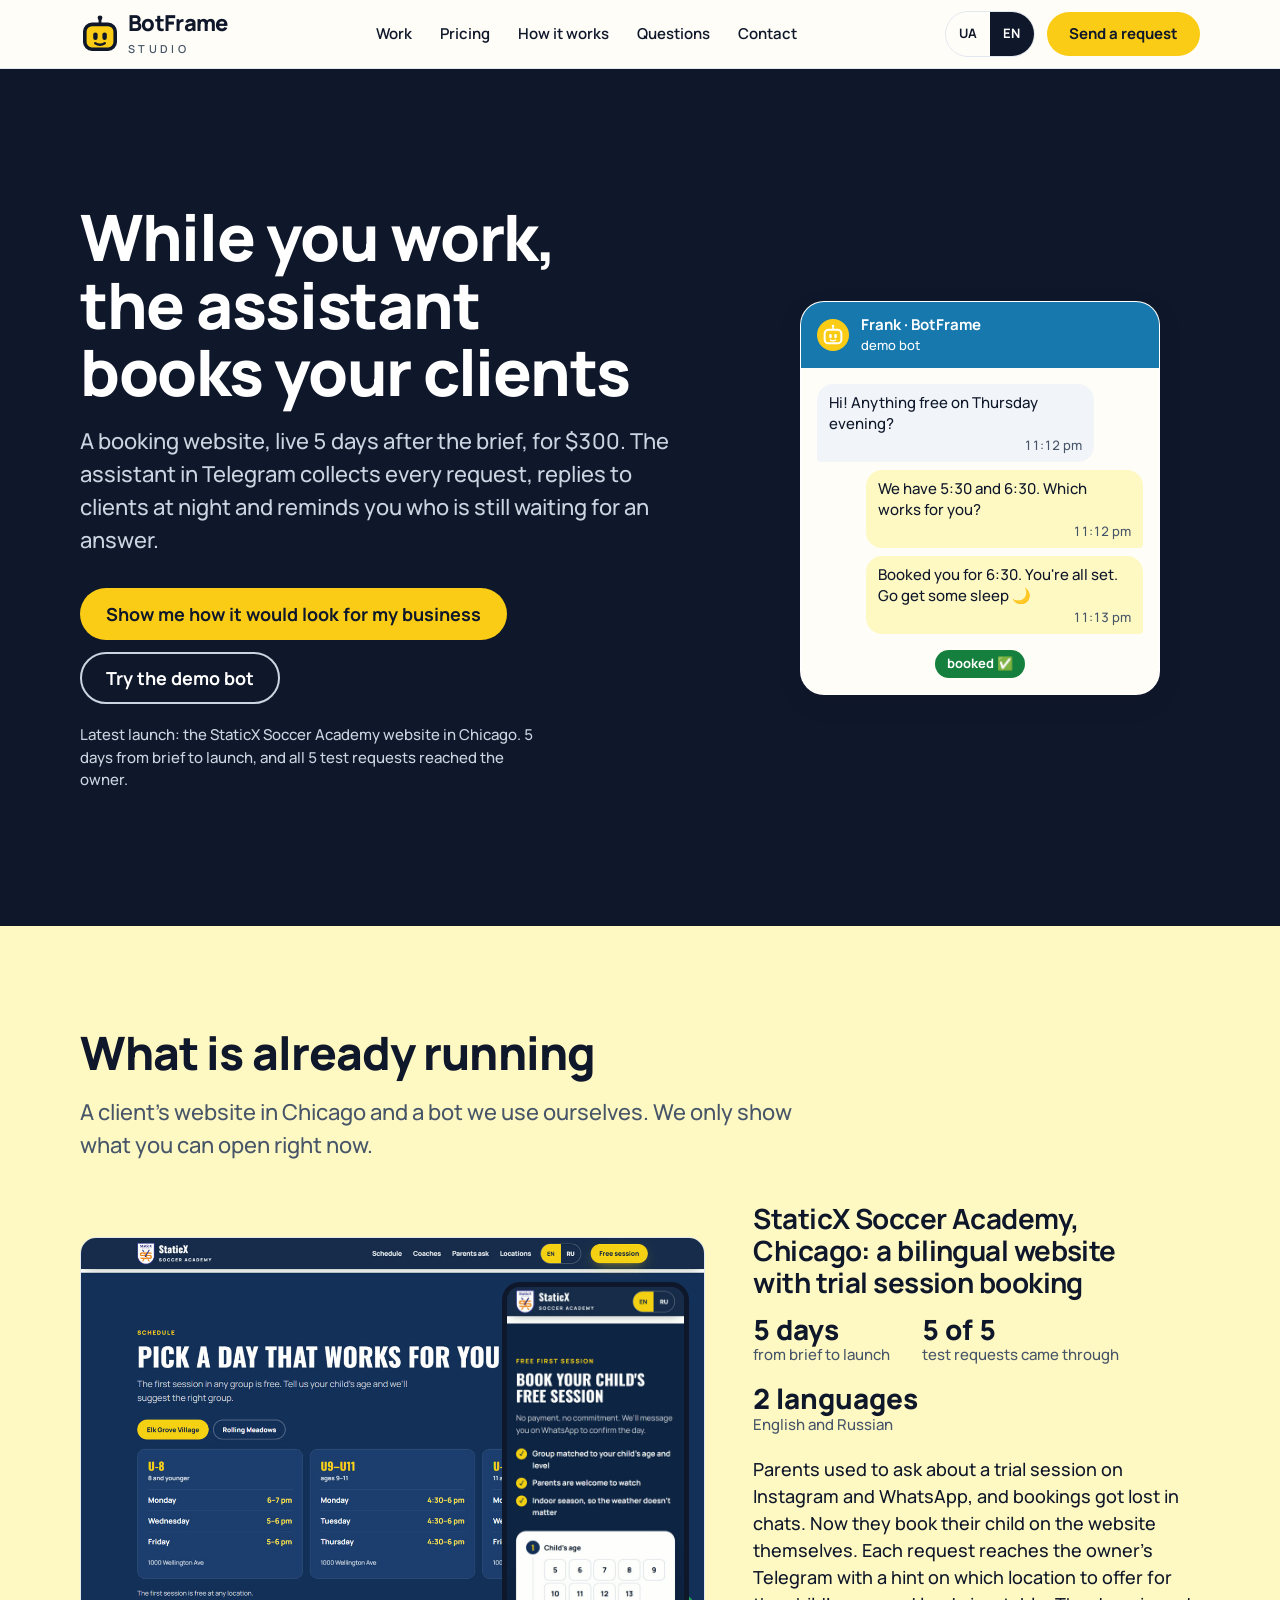
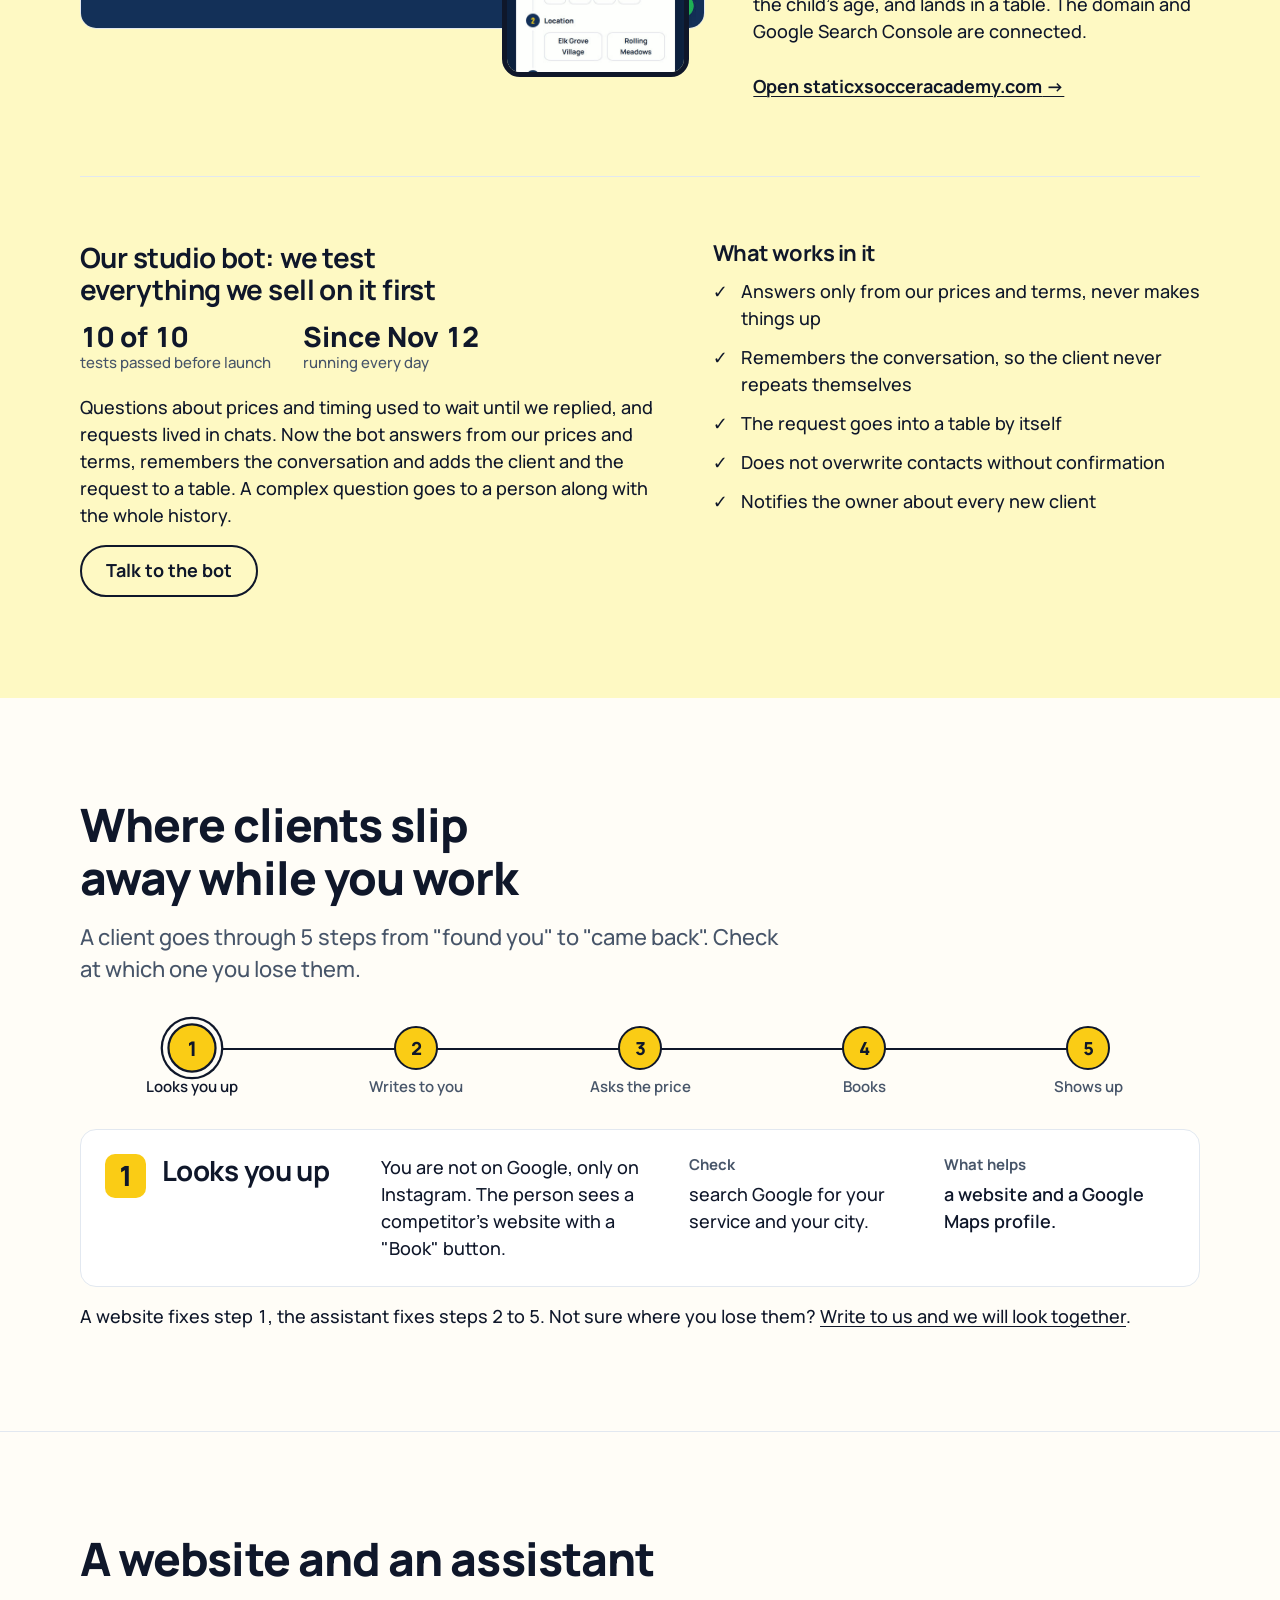
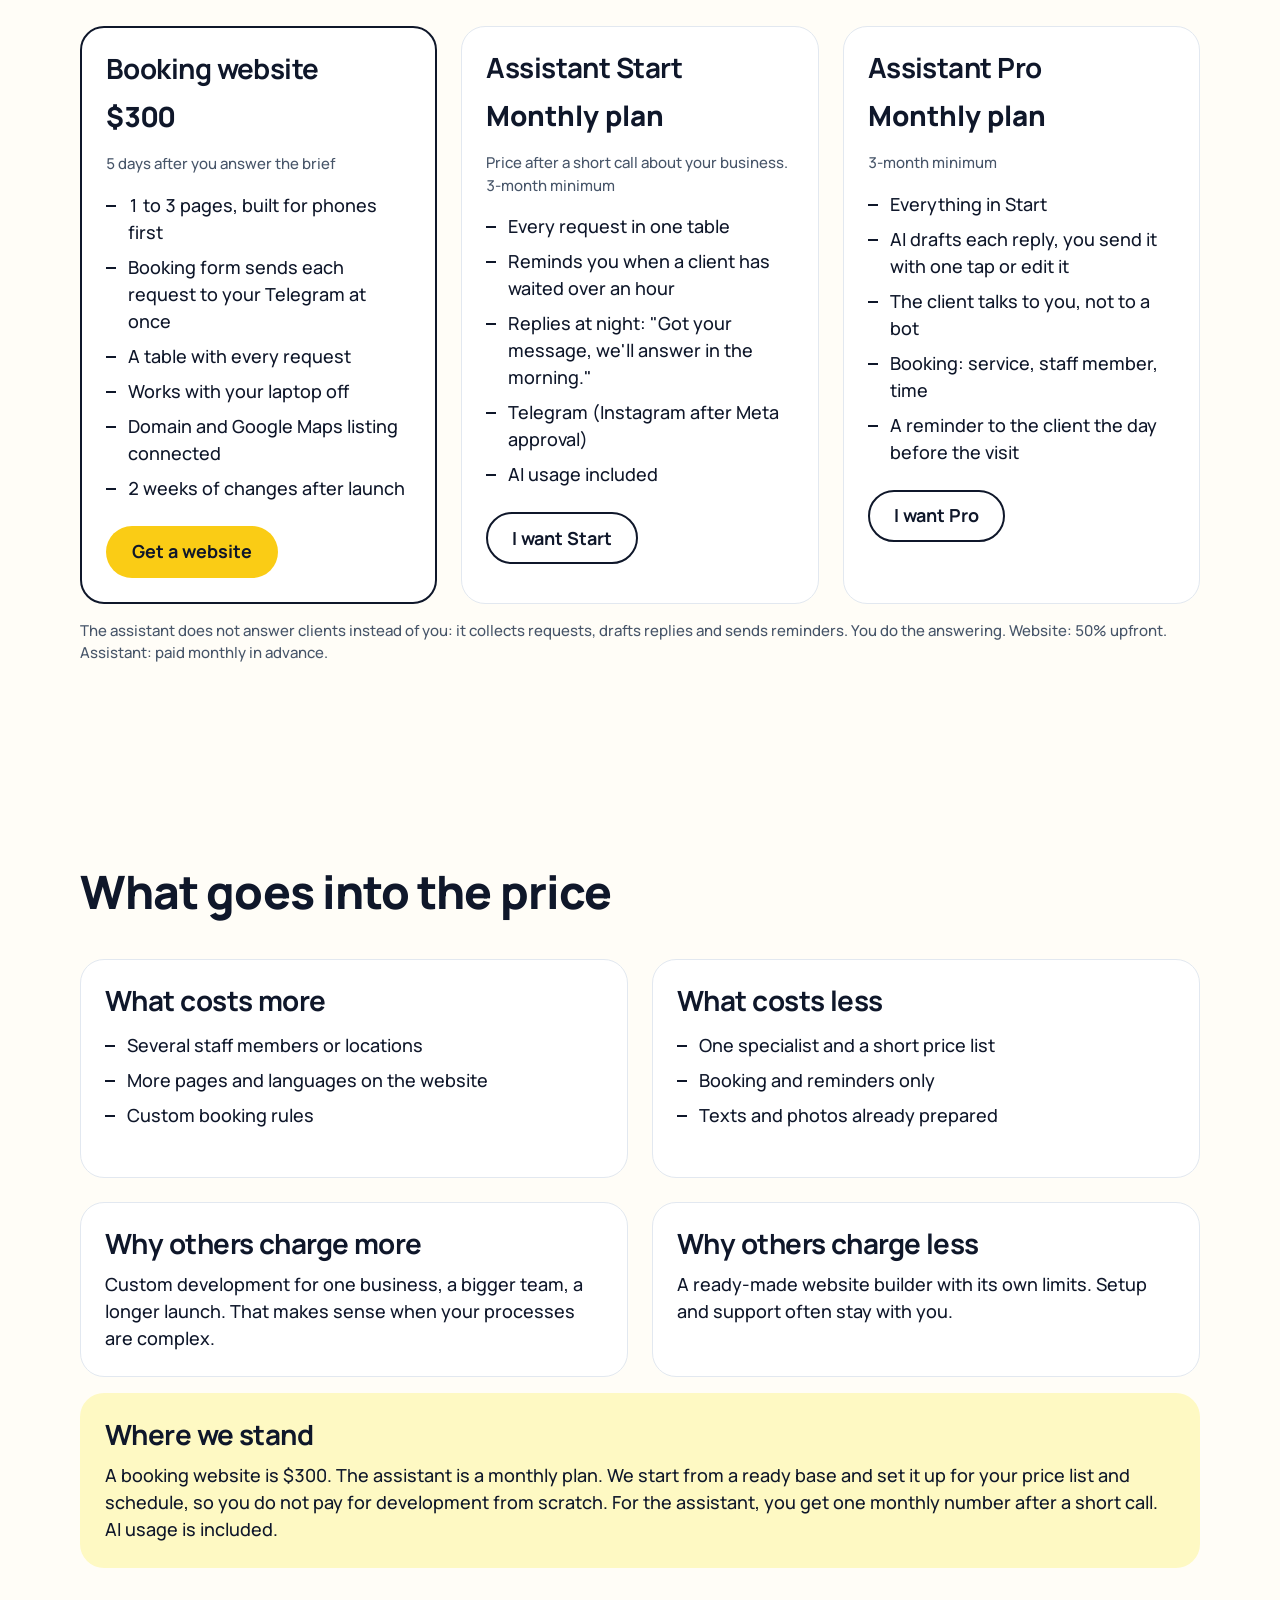
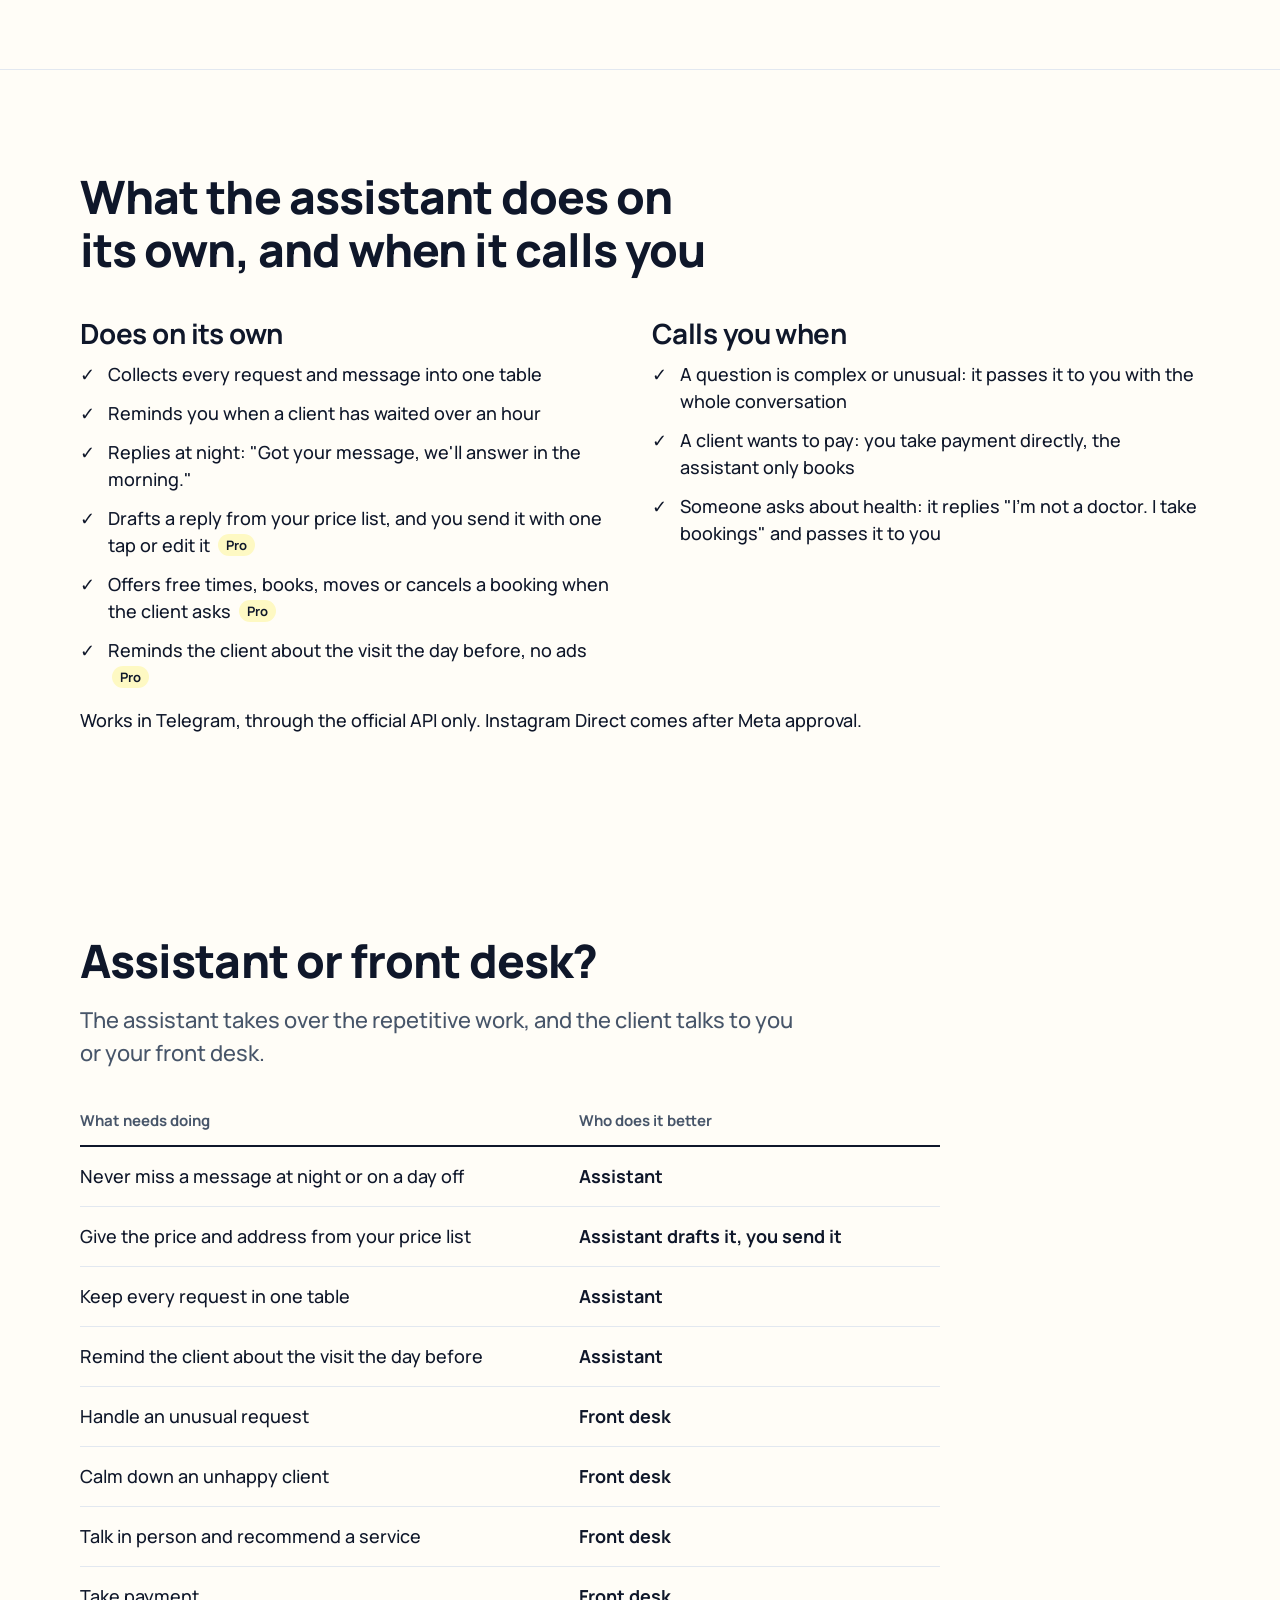
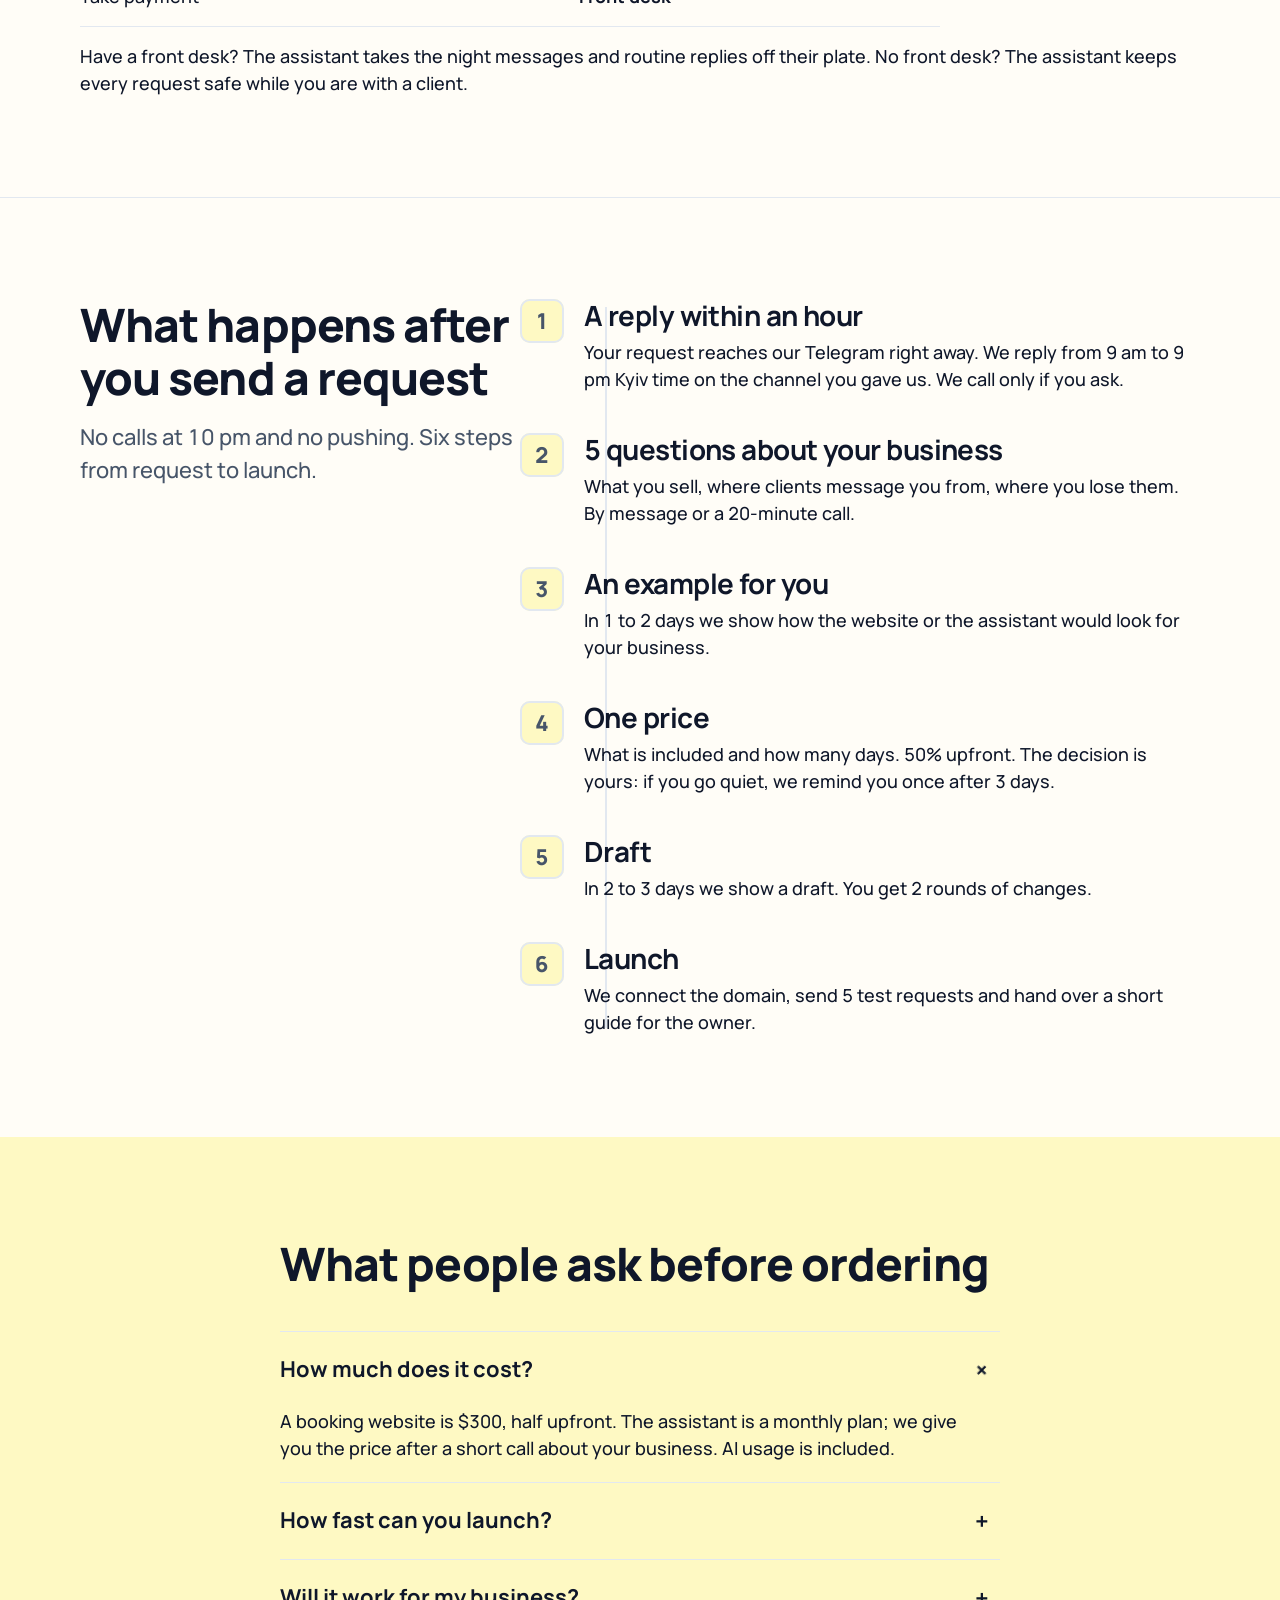
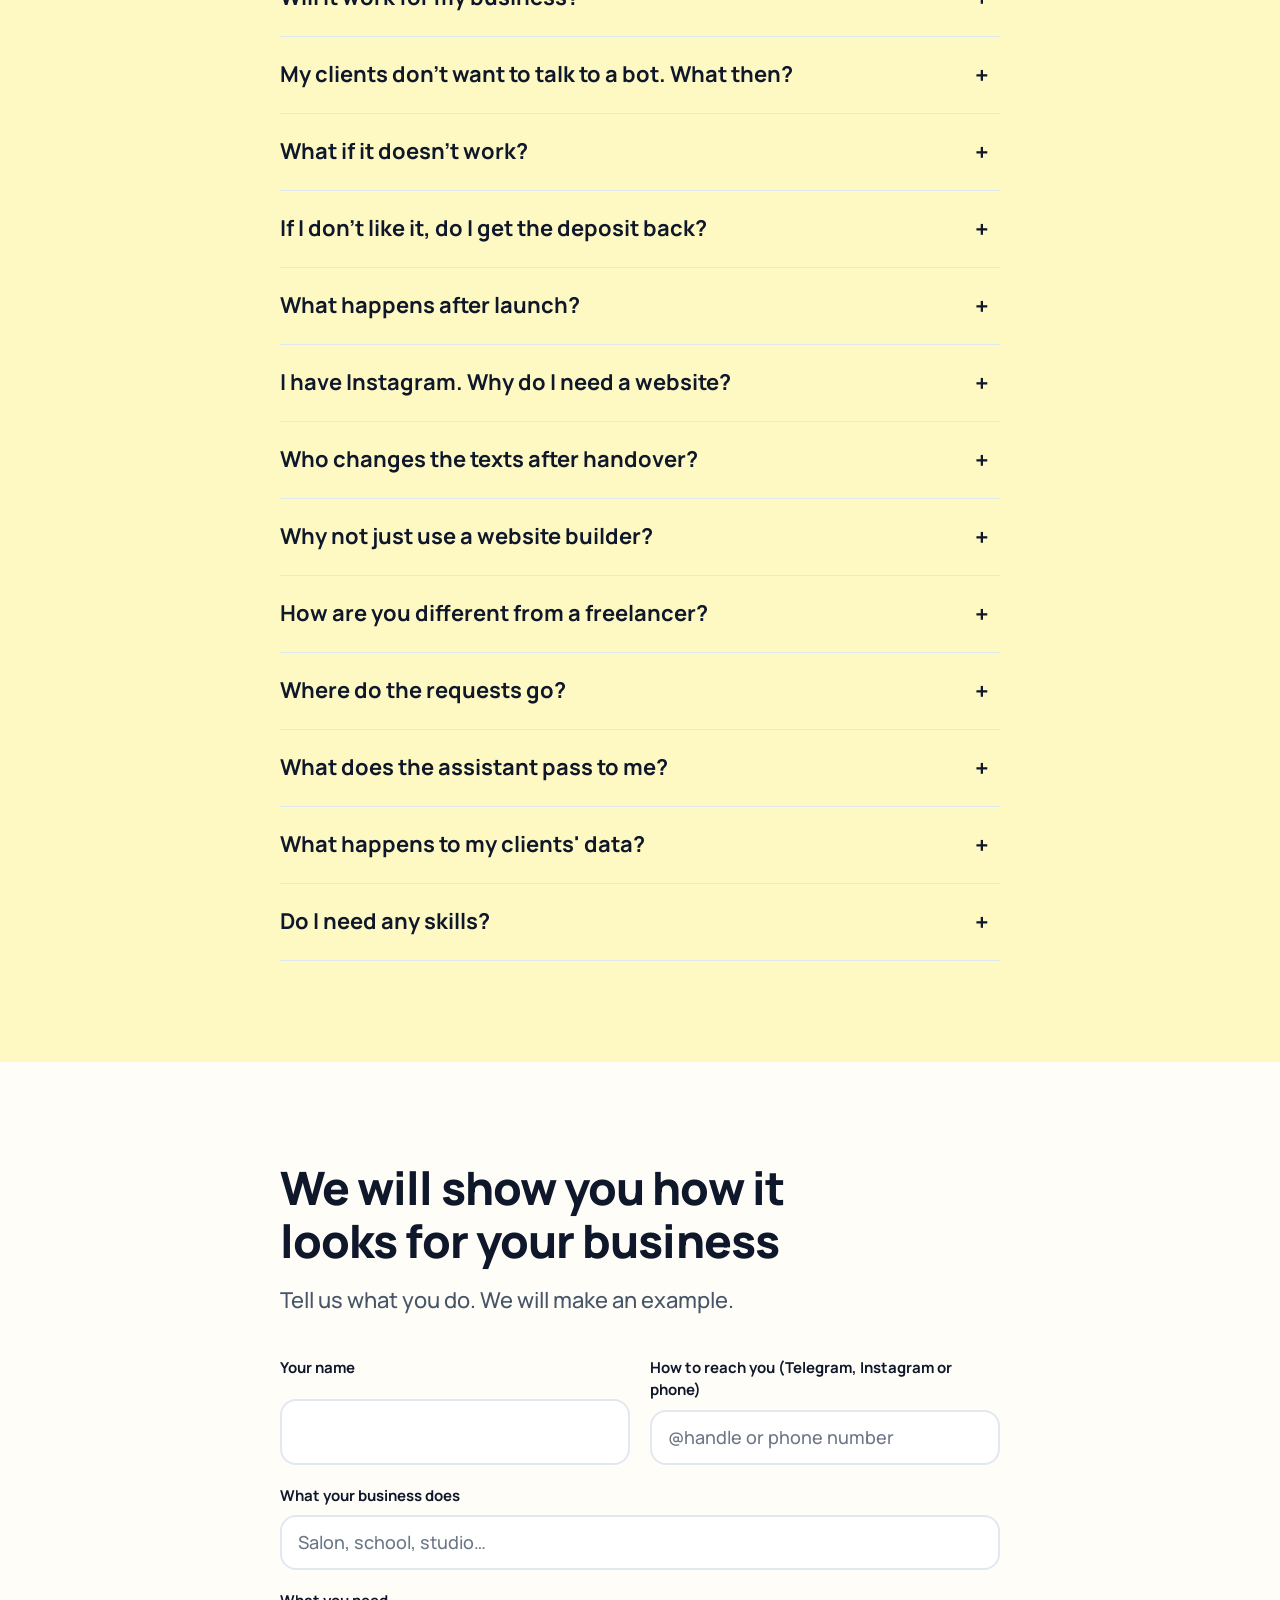
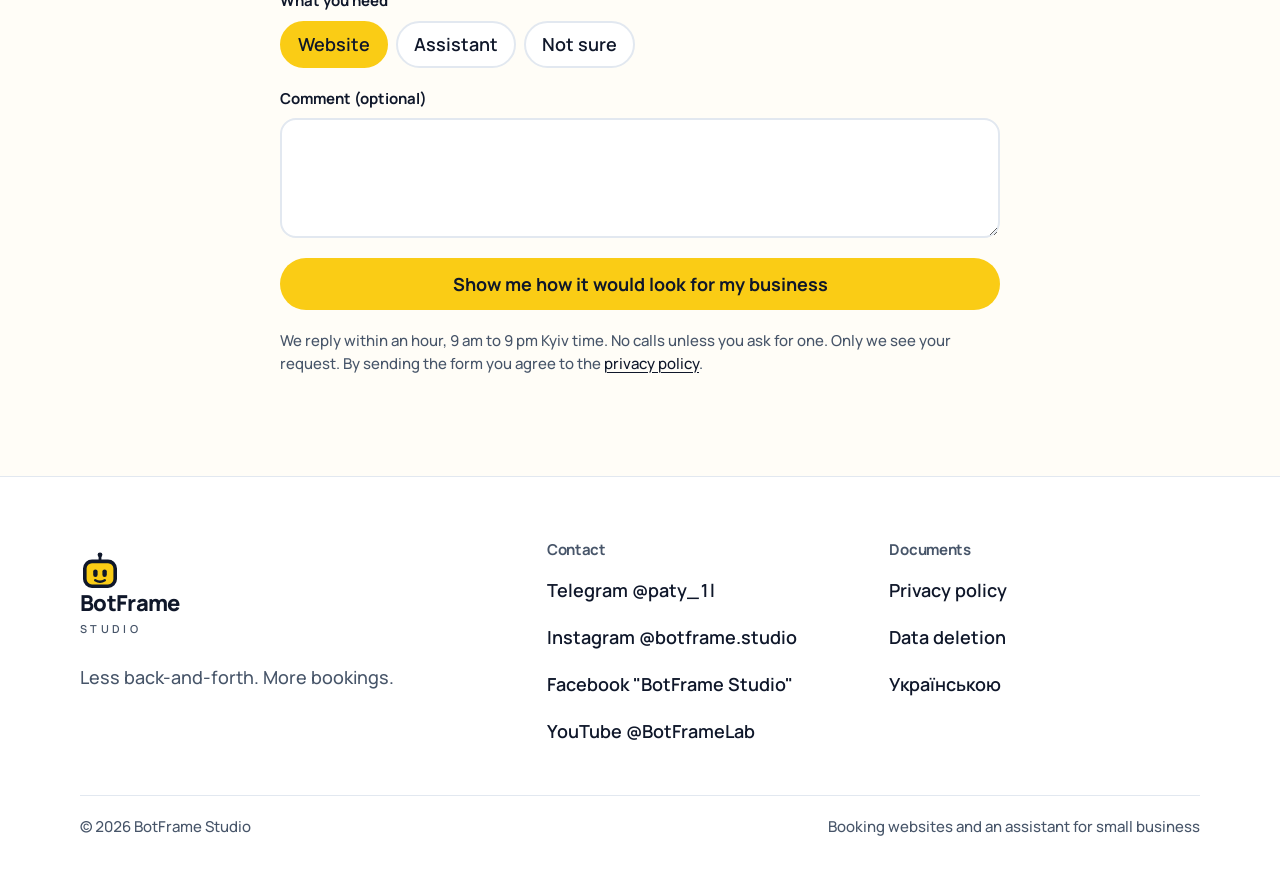
==== commit bd1d65a6: "Anti-AI pass, Pomichnyk texts, StaticX work block, EN rewrite Co-Authored-By: Claude Opus 5.5 <norep" ====
--- a/en/index.html
+++ b/en/index.html
@@ -3,8 +3,8 @@
 <head>
 <meta charset="utf-8">
 <meta name="viewport" content="width=device-width, initial-scale=1">
-<title>BotFrame Studio — booking website and bot for your business in 5 days</title>
-<meta name="description" content="A booking website from $200 or a Telegram bot that books clients for you. Live in 5 days. Requests go straight to your Telegram.">
+<title>BotFrame Studio — a booking website in 5 days and an assistant for your requests</title>
+<meta name="description" content="While you work, the assistant books your clients. A booking website, live 5 days after the brief: $300. The assistant in Telegram collects every request and answers at night.">
 <link rel="canonical" href="https://igorpotimkov-design.github.io/botframe/en/">
 <link rel="alternate" hreflang="uk" href="https://igorpotimkov-design.github.io/botframe/">
 <link rel="alternate" hreflang="en" href="https://igorpotimkov-design.github.io/botframe/en/">
@@ -16,13 +16,13 @@
 <meta property="og:site_name" content="BotFrame Studio">
 <meta property="og:url" content="https://igorpotimkov-design.github.io/botframe/en/">
 <meta property="og:title" content="BotFrame Studio — less chatting, more bookings">
-<meta property="og:description" content="Booking website and bot for salons, schools and studios. Live in 5 days.">
+<meta property="og:description" content="A booking website in 5 days and an assistant in Telegram for salons, schools and studios.">
 <meta property="og:image" content="https://igorpotimkov-design.github.io/botframe/assets/img/og-en.png">
 <meta property="og:image:width" content="1200">
 <meta property="og:image:height" content="630">
 <meta name="twitter:card" content="summary_large_image">
 <meta name="twitter:title" content="BotFrame Studio — less chatting, more bookings">
-<meta name="twitter:description" content="Booking website and bot for salons, schools and studios. Live in 5 days.">
+<meta name="twitter:description" content="A booking website in 5 days and an assistant in Telegram for salons, schools and studios.">
 <meta name="twitter:image" content="https://igorpotimkov-design.github.io/botframe/assets/img/og-en.png">
 <link rel="icon" href="../assets/img/favicon.ico" sizes="16x16 32x32 48x48">
 <link rel="icon" type="image/png" sizes="48x48" href="../assets/img/favicon-48.png">
@@ -30,8 +30,7 @@
 <link rel="manifest" href="../manifest.webmanifest">
 <link rel="preconnect" href="https://fonts.googleapis.com">
 <link rel="preconnect" href="https://fonts.gstatic.com" crossorigin>
-<link rel="stylesheet" href="../assets/css/tokens.css">
-<link rel="stylesheet" href="../assets/css/site.css?v=1911g">
+<link rel="stylesheet" href="../assets/css/site.1cb632c8cb.css">
 <script type="application/ld+json">
 {
   "@context": "https://schema.org",
@@ -43,7 +42,7 @@
       "url": "https://igorpotimkov-design.github.io/botframe/en/",
       "image": "https://igorpotimkov-design.github.io/botframe/assets/img/og-en.png",
       "logo": "https://igorpotimkov-design.github.io/botframe/assets/img/icon-512.png",
-      "description": "A booking website from $200 or a Telegram bot that books clients for you. Live in 5 days. Requests go straight to your Telegram.",
+      "description": "While you work, the assistant books your clients. A booking website, live 5 days after the brief: $300. The assistant in Telegram collects every request and answers at night.",
       "areaServed": ["UA", "US"],
       "availableLanguage": ["uk", "en"],
       "sameAs": [
@@ -54,13 +53,18 @@
         {
           "@type": "Offer",
           "name": "Booking website",
-          "description": "1 to 3 pages, a booking form that sends each request to the owner's Telegram and a table. Live in 5 days after the brief.",
-          "priceSpecification": { "@type": "PriceSpecification", "price": "200", "priceCurrency": "USD", "description": "from" }
+          "description": "1 to 3 pages with a booking form; each request goes to the owner's Telegram and into a table. Live 5 days after the brief.",
+          "priceSpecification": { "@type": "PriceSpecification", "price": "300", "priceCurrency": "USD" }
         },
         {
           "@type": "Offer",
-          "name": "Booking bot",
-          "description": "A Telegram bot: clients pick the service and the time, and get a reminder the day before. Price on request."
+          "name": "Assistant Start",
+          "description": "Every request in one table, a nudge to the owner when a client waits over an hour, a night reply: we got your message, we will answer in the morning. Monthly plan, AI included."
+        },
+        {
+          "@type": "Offer",
+          "name": "Assistant Pro",
+          "description": "Everything in Start, plus AI drafts each reply and the owner sends it with one tap; booking and reminders for clients. Monthly plan, AI included."
         }
       ]
     },
@@ -85,7 +89,7 @@
       "name": "How much does it cost?",
       "acceptedAnswer": {
         "@type": "Answer",
-        "text": "A booking website starts at $200. The bot price is on request. You get one number after the brief and pay 50% upfront. AI tokens are billed to your own account."
+        "text": "A booking website is $300, half upfront. The assistant is a monthly plan; we give you the price after a short call about your business. AI usage is included."
       }
     },
     {
@@ -93,23 +97,55 @@
       "name": "How fast can you launch?",
       "acceptedAnswer": {
         "@type": "Answer",
-        "text": "A website takes 5 days after you answer the brief. A bot adds 3 more days. The bot works in Telegram now. Instagram Direct comes after Meta approval."
-      }
-    },
-    {
-      "@type": "Question",
-      "name": "Will this work for my kind of business?",
-      "acceptedAnswer": {
-        "@type": "Answer",
-        "text": "If you run a salon, school, studio or another service with bookings, yes. Tell us what you do and we will say honestly if you need a site, a bot or neither."
-      }
-    },
-    {
-      "@type": "Question",
-      "name": "What if it does not work?",
-      "acceptedAnswer": {
-        "@type": "Answer",
-        "text": "Before handover we send 5 test requests from a phone and a computer. You get 2 rounds of fixes on the draft and 2 more weeks after launch."
+        "text": "A website is live 5 days after you answer the brief. Assistant Pro needs 3 more days. It works in Telegram; Instagram Direct comes after Meta approval."
+      }
+    },
+    {
+      "@type": "Question",
+      "name": "Will it work for my business?",
+      "acceptedAnswer": {
+        "@type": "Answer",
+        "text": "If you run a salon, school, studio or another service with bookings, yes. Tell us what you do and we will say honestly whether you need a website, the assistant, or neither."
+      }
+    },
+    {
+      "@type": "Question",
+      "name": "My clients don't want to talk to a bot. What then?",
+      "acceptedAnswer": {
+        "@type": "Answer",
+        "text": "That is exactly why we sell an assistant. During the day you answer: the assistant only drafts the text, and you send it with one tap or edit it. It writes to a client on its own only at night, briefly: \"Got your message, we'll answer in the morning.\""
+      }
+    },
+    {
+      "@type": "Question",
+      "name": "What if it doesn't work?",
+      "acceptedAnswer": {
+        "@type": "Answer",
+        "text": "Before handover we send 5 test requests from a phone and a computer. The draft gets 2 rounds of changes, plus 2 more weeks after launch."
+      }
+    },
+    {
+      "@type": "Question",
+      "name": "If I don't like it, do I get the deposit back?",
+      "acceptedAnswer": {
+        "@type": "Answer",
+        "text": "Yes, by stage. Before work starts, 100%. After the brief or the design, the deposit minus the hours we have already spent. After the mockup is handed over, the deposit is not returned. Assistant: a paid month is not refunded; cancelling takes effect from the next month."
+      }
+    },
+    {
+      "@type": "Question",
+      "name": "Where do the requests go?",
+      "acceptedAnswer": {
+        "@type": "Answer",
+        "text": "Straight to your Telegram and into a table with every request. It all runs on hosting, not on our computer, so it works with your laptop off."
+      }
+    },
+    {
+      "@type": "Question",
+      "name": "What does the assistant pass to me?",
+      "acceptedAnswer": {
+        "@type": "Answer",
+        "text": "Complex or unusual questions, payments and health questions. The assistant passes them to you with the whole conversation, so the client does not repeat themselves."
       }
     },
     {
@@ -117,39 +153,31 @@
       "name": "What happens after launch?",
       "acceptedAnswer": {
         "@type": "Answer",
-        "text": "Requests reach your Telegram and a table. You get a short guide on where requests are and how to edit text. Fixes are included for 2 weeks, then by agreement."
-      }
-    },
-    {
-      "@type": "Question",
-      "name": "I have Instagram. Why a website?",
-      "acceptedAnswer": {
-        "@type": "Answer",
-        "text": "People find a site on Google, and a booking there does not get lost in a chat. Instagram brings people in, the site collects requests. The bot in Direct comes after Meta approval."
-      }
-    },
-    {
-      "@type": "Question",
-      "name": "Where do the requests go?",
-      "acceptedAnswer": {
-        "@type": "Answer",
-        "text": "Straight to your Telegram and into a table with every request. It runs on hosting, not on our laptop, so nothing stops when ours is off."
-      }
-    },
-    {
-      "@type": "Question",
-      "name": "Who edits the text after launch?",
-      "acceptedAnswer": {
-        "@type": "Answer",
-        "text": "We do for the first 2 weeks, included in the price. After that, by agreement. The guide shows how to do it yourself."
-      }
-    },
-    {
-      "@type": "Question",
-      "name": "Why not a website builder?",
-      "acceptedAnswer": {
-        "@type": "Answer",
-        "text": "You do not set anything up yourself. We write the text, connect the form and check that every request reaches your Telegram. You get a finished site, not a tool."
+        "text": "Requests go to your Telegram and into a table. You get a short guide: where the requests are and how to change the texts. Changes for 2 weeks after handover, then by agreement. Assistant: paid monthly in advance, 3-month minimum."
+      }
+    },
+    {
+      "@type": "Question",
+      "name": "I have Instagram. Why do I need a website?",
+      "acceptedAnswer": {
+        "@type": "Answer",
+        "text": "People find a website on Google, and a booking on it does not get lost in chats. Instagram brings people in, the website collects requests. The assistant in Direct will start after Meta approval."
+      }
+    },
+    {
+      "@type": "Question",
+      "name": "Who changes the texts after handover?",
+      "acceptedAnswer": {
+        "@type": "Answer",
+        "text": "For the first 2 weeks we do, included in the price. After that, by agreement. The owner's guide explains how to change the texts yourself."
+      }
+    },
+    {
+      "@type": "Question",
+      "name": "Why not just use a website builder?",
+      "acceptedAnswer": {
+        "@type": "Answer",
+        "text": "You do not have to set anything up yourself. We write the texts, connect the form and check that every request reaches your Telegram. You get a finished website, ready to use."
       }
     },
     {
@@ -157,15 +185,7 @@
       "name": "How are you different from a freelancer?",
       "acceptedAnswer": {
         "@type": "Answer",
-        "text": "We start from a tested base, so launch takes 5 days and you know the price before we begin. Before handover we send 5 test requests and give you a short guide."
-      }
-    },
-    {
-      "@type": "Question",
-      "name": "What does the bot hand over to me?",
-      "acceptedAnswer": {
-        "@type": "Answer",
-        "text": "Unusual or tricky questions, payments and health questions. The bot passes them to you with the whole chat, so the client never repeats themselves. Works in Telegram, Instagram Direct after Meta approval."
+        "text": "We start from a ready, tested base, so launch takes 5 days and you know the price before we start. Before handover we send 5 test requests and give you a guide for the owner."
       }
     },
     {
@@ -173,15 +193,15 @@
       "name": "What happens to my clients' data?",
       "acceptedAnswer": {
         "@type": "Answer",
-        "text": "Only you and we see the requests. We do not share them with third parties and do not send mailings. Data can be deleted on the data deletion page."
-      }
-    },
-    {
-      "@type": "Question",
-      "name": "Do I need any tech skills?",
-      "acceptedAnswer": {
-        "@type": "Answer",
-        "text": "No. You answer 5 questions and send your price list. After launch you get a short guide: where requests go and how to change the text."
+        "text": "Only you and our team see the requests. We do not share them with third parties and do not send mailings. Data can be deleted on the data deletion page."
+      }
+    },
+    {
+      "@type": "Question",
+      "name": "Do I need any skills?",
+      "acceptedAnswer": {
+        "@type": "Answer",
+        "text": "No. You answer 5 questions and send your price list. After launch you get a short guide: where the requests are and how to change the texts."
       }
     }
   ]
@@ -190,9 +210,7 @@
 </head>
 <body class="has-sticky-cta">
 <a class="skip-link" href="#main">Skip to content</a>
-
-<!-- Frank's mark once, then via <use> -->
-<svg width="0" height="0" style="position:absolute" aria-hidden="true">
+<svg class="visually-hidden" aria-hidden="true">
   <symbol id="mark" viewBox="0 0 100 100">
     <line x1="50" y1="27" x2="50" y2="13" stroke="currentColor" stroke-width="7" stroke-linecap="round"/>
     <circle cx="50" cy="9.5" r="6" fill="currentColor"/>
@@ -202,8 +220,6 @@
     <path d="M38 73 Q50 81 62 73" fill="none" stroke="currentColor" stroke-width="6" stroke-linecap="round"/>
   </symbol>
 </svg>
-
-<!-- ===== Header ===== -->
 <header class="header">
   <div class="container header__inner">
     <a class="logo" href="#hero" aria-label="BotFrame Studio — home">
@@ -211,7 +227,7 @@
       <span><span class="logo__name">BotFrame</span><span class="logo__sub">STUDIO</span></span>
     </a>
     <nav class="nav" aria-label="Sections">
-      <a href="#poslugy">Services</a><a href="#poslugy">Pricing</a><a href="#keis">Cases</a><a href="#yak">How it works</a><a href="#faq">FAQ</a><a href="#kontakty">Contact</a>
+      <a href="#roboty">Work</a><a href="#poslugy">Pricing</a><a href="#yak">How it works</a><a href="#faq">Questions</a><a href="#kontakty">Contact</a>
     </nav>
     <div class="header__actions">
       <div class="lang" aria-label="Language"><a href="../" hreflang="uk" lang="uk">UA</a><span aria-current="page" lang="en">EN</span></div>
@@ -220,198 +236,190 @@
     <details class="menu">
       <summary aria-label="Menu"></summary>
       <div class="menu__panel">
-        <a href="#poslugy">Services</a><a href="#poslugy">Pricing</a><a href="#keis">Cases</a><a href="#yak">How it works</a><a href="#faq">FAQ</a><a href="#kontakty">Contact</a>
+        <a href="#roboty">Work</a><a href="#poslugy">Pricing</a><a href="#yak">How it works</a><a href="#faq">Questions</a><a href="#kontakty">Contact</a>
         <div class="lang" aria-label="Language"><a href="../" hreflang="uk" lang="uk">UA</a><span aria-current="page" lang="en">EN</span></div>
       </div>
     </details>
   </div>
 </header>
-
 <main id="main">
-
-<!-- ===== 1. Hero (dark, three numbers inside; no separate #dovira on /en/) ===== -->
 <section class="hero theme-dark" id="hero">
-  <div class="container">
-    <div class="hero__inner">
-      <div class="hero__text">
-        <span class="label">Booking websites and bots</span>
-        <h1>Clients book themselves — on your site or in a bot, while you work</h1>
-        <p class="lead">A booking website or a Telegram bot for salons, schools and studios. Live in 5 days.</p>
-        <div class="hero__actions">
-          <a class="btn btn--primary" href="#zayavka">Show me how it would look for my business</a>
-          <a class="btn btn--secondary" href="https://t.me/barbershopdemotestbot?start=site" rel="noopener">Try the demo bot</a>
+  <div class="container hero__inner">
+    <div class="hero__text">
+      <h1>While you work, the assistant books your clients</h1>
+      <p class="lead">A booking website, live 5 days after the brief, for $300. The assistant in Telegram collects every request, replies to clients at night and reminds you who is still waiting for an answer.</p>
+      <div class="hero__actions">
+        <a class="btn btn--primary" href="#zayavka">Show me how it would look for my business</a>
+        <a class="btn btn--secondary" href="https://t.me/barbershopdemotestbot?start=site">Try the demo bot</a>
+      </div>
+      <p class="hero__trust">Latest launch: the StaticX Soccer Academy website in Chicago. 5 days from brief to launch, and all 5 test requests reached the owner.</p>
+    </div>
+    <div class="hero__visual">
+      <div class="chat" id="hero-chat" role="img" aria-label="Example chat with the demo bot: a client asks for a free slot, the bot offers times and books">
+        <div class="chat__head"><span class="chat__avatar"><svg aria-hidden="true"><use href="#mark"/></svg></span><span>Frank · BotFrame<span class="chat__status">demo bot</span></span></div>
+        <div class="chat__body">
+          <div class="chat__msg chat__msg--in">Hi! Anything free on Thursday evening?<span class="chat__time">11:12 pm</span></div>
+          <div class="chat__msg chat__msg--bot">We have 5:30 and 6:30. Which works for you?<span class="chat__time">11:12 pm</span></div>
+          <div class="chat__msg chat__msg--bot">Booked you for 6:30. You're all set. Go get some sleep 🌙<span class="chat__time">11:13 pm</span></div>
+          <div class="chat__badge">booked ✅</div>
         </div>
-        <p class="hero__trust">StaticX, Chicago: live in <span class="num">5 days</span>. <span class="num">5 of 5</span> test bookings delivered. <span class="num">2 languages</span>.</p>
-      </div>
-      <div class="hero__visual">
-        <div class="chat" id="hero-chat" role="img" aria-label="Example chat: a client asks for a free time, the bot offers slots and books one">
-          <div class="chat__head"><span class="chat__avatar"><svg aria-hidden="true"><use href="#mark"/></svg></span><span>Frank · BotFrame<span class="chat__status">online</span></span></div>
-          <div class="chat__body">
-            <div class="chat__msg chat__msg--in">Hi! Anything open Thursday evening?<span class="chat__time">11:12 pm</span></div>
-            <div class="chat__msg chat__msg--bot">Yes, 5:30 pm and 6:30 pm. Which works?<span class="chat__time">11:12 pm</span></div>
-            <div class="chat__msg chat__msg--bot">Booked for 6:30 pm. Go to sleep 🌙<span class="chat__time">11:13 pm</span></div>
-            <div class="chat__badge">booked ✅</div>
-          </div>
-        </div>
-      </div>
-    </div>
-    <div class="hero__numbers">
-      <div class="num-card"><div class="num-card__value">5 days</div><div class="num-card__label">StaticX, brief to launch</div></div>
-      <div class="num-card"><div class="num-card__value">5 of 5</div><div class="num-card__label">test bookings delivered to the owner</div></div>
-      <div class="num-card"><div class="num-card__value">2 languages</div><div class="num-card__label">English and Russian on the StaticX site</div></div>
-    </div>
-    <p class="small section__note">We only use the official Telegram and Meta APIs.</p>
-  </div>
-</section>
-
-<!-- ===== 3. Pain ===== -->
+      </div>
+    </div>
+  </div>
+</section>
+<section class="section section--soft" id="roboty">
+  <div class="container">
+    <div class="section__head"><h2>What is already running</h2><p class="lead">A client's website in Chicago and a bot we use ourselves. We only show what you can open right now.</p></div>
+    <article class="work" id="keis">
+      <figure class="work__shots">
+        <img class="work__desktop" src="../assets/img/work-staticx-desktop.jpg" width="1200" height="750" loading="lazy" alt="Group schedule on the StaticX Soccer Academy website, desktop">
+        <img class="work__phone" src="../assets/img/work-staticx-phone.jpg" width="390" height="844" loading="lazy" alt="Free trial booking form on the StaticX website, phone">
+      </figure>
+      <div class="work__text">
+        <h3>StaticX Soccer Academy, Chicago: a bilingual website with trial session booking</h3>
+        <dl class="facts">
+          <div><dt>5 days</dt><dd>from brief to launch</dd></div>
+          <div><dt>5 of 5</dt><dd>test requests came through</dd></div>
+          <div><dt>2 languages</dt><dd>English and Russian</dd></div>
+        </dl>
+        <p>Parents used to ask about a trial session on Instagram and WhatsApp, and bookings got lost in chats. Now they book their child on the website themselves. Each request reaches the owner's Telegram with a hint on which location to offer for the child's age, and lands in a table. The domain and Google Search Console are connected.</p>
+        <p><a class="link-arrow" href="https://staticxsocceracademy.com" target="_blank" rel="noopener">Open staticxsocceracademy.com</a></p>
+      </div>
+    </article>
+    <article class="work work--bot">
+      <div class="work__text">
+        <h3>Our studio bot: we test everything we sell on it first</h3>
+        <dl class="facts">
+          <div><dt>10 of 10</dt><dd>tests passed before launch</dd></div>
+          <div><dt>Since Nov 12</dt><dd>running every day</dd></div>
+        </dl>
+        <p>Questions about prices and timing used to wait until we replied, and requests lived in chats. Now the bot answers from our prices and terms, remembers the conversation and adds the client and the request to a table. A complex question goes to a person along with the whole history.</p>
+        <p><a class="btn btn--secondary" href="https://t.me/botframe_studio_bot" target="_blank" rel="noopener">Talk to the bot</a></p>
+      </div>
+      <div><h4>What works in it</h4><ul class="list-check"><li>Answers only from our prices and terms, never makes things up</li><li>Remembers the conversation, so the client never repeats themselves</li><li>The request goes into a table by itself</li><li>Does not overwrite contacts without confirmation</li><li>Notifies the owner about every new client</li></ul></div>
+    </article>
+  </div>
+</section>
 <section class="section" id="bolit">
   <div class="container">
-    <div class="section__head"><span class="label">Where clients slip away</span><h2>Where clients slip away while you work</h2><p class="lead">A client goes through 5 steps from finding you to coming back. Check where you lose them.</p></div>
+    <div class="section__head"><h2>Where clients slip away while you work</h2><p class="lead">A client goes through 5 steps from "found you" to "came back". Check at which one you lose them.</p></div>
     <ol class="leaks">
-      <li class="leak reveal"><span class="leak__n">1</span><div class="leak__body"><h3>Searching</h3><p>You are on Instagram but not on Google. They find a competitor's site with a Book button.</p><p><span class="leak__k">Check</span>search Google for your service and city.</p><p class="leak__fix"><span class="leak__k">What helps</span>a website and a Google Maps profile.</p></div></li>
-      <li class="leak reveal"><span class="leak__n">2</span><div class="leak__body"><h3>Writing</h3><p>They message at 11 pm and get a reply in the morning. By then they booked elsewhere.</p><p><span class="leak__k">Check</span>how many messages come in after 8 pm?</p><p class="leak__fix"><span class="leak__k">What helps</span>the bot answers right away, even at night.</p></div></li>
-      <li class="leak reveal"><span class="leak__n">3</span><div class="leak__body"><h3>Asking the price</h3><p>“DM for price” or “it depends”. They ask three places and pick whoever names a number first.</p><p><span class="leak__k">Check</span>is your price on the site or in your bio?</p><p class="leak__fix"><span class="leak__k">What helps</span>a starting price on the site, and the bot quotes your list.</p></div></li>
-      <li class="leak reveal"><span class="leak__n">4</span><div class="leak__body"><h3>Booking</h3><p>Bookings live in chats, a notebook, your head. Times get mixed up, two people for one slot.</p><p><span class="leak__k">Check</span>can you say in a minute who is coming tomorrow?</p><p class="leak__fix"><span class="leak__k">What helps</span>every booking in one table.</p></div></li>
-      <li class="leak reveal"><span class="leak__n">5</span><div class="leak__body"><h3>Showing up</h3><p>They booked and forgot. The slot sits empty.</p><p><span class="leak__k">Check</span>how many people skipped without notice last month?</p><p class="leak__fix"><span class="leak__k">What helps</span>a reminder the day before the visit.</p></div></li>
+      <li class="leak reveal"><span class="leak__n">1</span><div class="leak__body"><h3>Looks you up</h3><p>You are not on Google, only on Instagram. The person sees a competitor's website with a "Book" button.</p><p><span class="leak__k">Check</span>search Google for your service and your city.</p><p class="leak__fix"><span class="leak__k">What helps</span>a website and a Google Maps profile.</p></div></li>
+      <li class="leak reveal"><span class="leak__n">2</span><div class="leak__body"><h3>Writes to you</h3><p>They wrote at 11 pm and got an answer in the morning. Overnight they booked with someone else.</p><p><span class="leak__k">Check</span>how many messages come in after 8 pm?</p><p class="leak__fix"><span class="leak__k">What helps</span>the assistant replies at night right away: "Got your message, we'll answer in the morning."</p></div></li>
+      <li class="leak reveal"><span class="leak__n">3</span><div class="leak__body"><h3>Asks the price</h3><p>"DM for price" or "it depends". People message three places and pick whoever names a number first.</p><p><span class="leak__k">Check</span>is the price on your website or in your profile?</p><p class="leak__fix"><span class="leak__k">What helps</span>a "from" price on the website, and the assistant drafts a reply from your price list.</p></div></li>
+      <li class="leak reveal"><span class="leak__n">4</span><div class="leak__body"><h3>Books</h3><p>Bookings live in chats, a notebook, your head. Times get mixed up, two people for one slot.</p><p><span class="leak__k">Check</span>can you say in a minute who is coming tomorrow?</p><p class="leak__fix"><span class="leak__k">What helps</span>every request and booking in one table.</p></div></li>
+      <li class="leak reveal"><span class="leak__n">5</span><div class="leak__body"><h3>Shows up</h3><p>Booked and forgot. The slot in your schedule stays empty.</p><p><span class="leak__k">Check</span>how many people did not show up last month without a warning?</p><p class="leak__fix"><span class="leak__k">What helps</span>a reminder to the client the day before.</p></div></li>
     </ol>
-    <p class="section__note">Losses at step 1 are fixed by a website, steps 2 to 5 by a bot. Not sure where yours are? <a href="#zayavka">Write to us and we will look together</a>.</p>
-  </div>
-</section>
-
-<!-- ===== 4. Services and pricing ===== -->
+    <p class="section__note">A website fixes step 1, the assistant fixes steps 2 to 5. Not sure where you lose them? <a href="#zayavka">Write to us and we will look together</a>.</p>
+  </div>
+</section>
 <section class="section section--line" id="poslugy">
   <div class="container">
-    <div class="section__head"><span class="label">Services and pricing</span><h2>Two products</h2></div>
-    <div class="grid grid--2">
+    <div class="section__head"><h2>A website and an assistant</h2></div>
+    <div class="grid grid--3">
       <article class="card card--accent reveal">
-        <span class="label">Booking website</span>
         <h3>Booking website</h3>
-        <p class="card__price">from $200</p>
+        <p class="card__price">$300</p>
         <p class="small">5 days after you answer the brief</p>
-        <ul class="card__list"><li>1 to 3 pages, built for phones first</li><li>Booking form sends each request to your Telegram at once</li><li>A table with every request</li><li>Works with your laptop off</li><li>Domain and Google map connected</li><li>Fixes after launch for 2 weeks</li></ul>
+        <ul class="card__list"><li>1 to 3 pages, built for phones first</li><li>Booking form sends each request to your Telegram at once</li><li>A table with every request</li><li>Works with your laptop off</li><li>Domain and Google Maps listing connected</li><li>2 weeks of changes after launch</li></ul>
         <a class="btn btn--primary" href="#zayavka">Get a website</a>
       </article>
       <article class="card reveal">
-        <span class="label">Booking bot</span>
-        <h3>Booking bot</h3>
-        <p class="card__price">Price on request</p>
-        <p class="small">+3 days to launch</p>
-        <ul class="card__list"><li>Clients pick the service, the staff member and the time</li><li>Works in Telegram (Instagram after Meta approval)</li><li>Reminder the day before the visit</li><li>You see every booking in a table</li></ul>
-        <a class="btn btn--secondary" href="#zayavka">Get a bot</a>
+        <h3>Assistant Start</h3>
+        <p class="card__price">Monthly plan</p>
+        <p class="small">Price after a short call about your business. 3-month minimum</p>
+        <ul class="card__list"><li>Every request in one table</li><li>Reminds you when a client has waited over an hour</li><li>Replies at night: "Got your message, we'll answer in the morning."</li><li>Telegram (Instagram after Meta approval)</li><li>AI usage included</li></ul>
+        <a class="btn btn--secondary" href="#zayavka">I want Start</a>
       </article>
-    </div>
-    <p class="small section__note">"Don't lose clients" system: a reply within a minute, every request in one table, a morning summary for you. On request, 2 weeks. 50% upfront. AI tokens are billed to your account.</p>
-  </div>
-</section>
-
-<!-- ===== 4a. What goes into the price ===== -->
+      <article class="card reveal">
+        <h3>Assistant Pro</h3>
+        <p class="card__price">Monthly plan</p>
+        <p class="small">3-month minimum</p>
+        <ul class="card__list"><li>Everything in Start</li><li>AI drafts each reply, you send it with one tap or edit it</li><li>The client talks to you, not to a bot</li><li>Booking: service, staff member, time</li><li>A reminder to the client the day before the visit</li></ul>
+        <a class="btn btn--secondary" href="#zayavka">I want Pro</a>
+      </article>
+    </div>
+    <p class="small section__note">The assistant does not answer clients instead of you: it collects requests, drafts replies and sends reminders. You do the answering. Website: 50% upfront. Assistant: paid monthly in advance.</p>
+  </div>
+</section>
 <section class="section" id="tsina">
   <div class="container">
-    <div class="section__head"><span class="label">Price</span><h2>What goes into the price</h2></div>
+    <div class="section__head"><h2>What goes into the price</h2></div>
     <div class="grid grid--2">
-      <article class="card reveal"><h3>What costs more</h3><ul class="card__list"><li>Several staff members or locations</li><li>More pages and languages on the site</li><li>Custom booking rules</li></ul></article>
+      <article class="card reveal"><h3>What costs more</h3><ul class="card__list"><li>Several staff members or locations</li><li>More pages and languages on the website</li><li>Custom booking rules</li></ul></article>
       <article class="card reveal"><h3>What costs less</h3><ul class="card__list"><li>One specialist and a short price list</li><li>Booking and reminders only</li><li>Texts and photos already prepared</li></ul></article>
       <article class="card reveal"><h3>Why others charge more</h3><p>Custom development for one business, a bigger team, a longer launch. That makes sense when your processes are complex.</p></article>
-      <article class="card reveal"><h3>Why others charge less</h3><p>A ready-made template with its own limits. Setup and support often stay with you.</p></article>
-    </div>
-    <div class="card card--soft reveal section__note"><h3>Where we stand</h3><p>A booking website starts at $200. The bot price is on request. We start from a ready base and set it up for your price list and schedule, so you do not pay for development from scratch. After the brief you get one number. AI tokens are billed to your own account.</p></div>
-  </div>
-</section>
-
-<!-- ===== 5. Case ===== -->
-<section class="section section--soft" id="keis">
-  <div class="container case">
-    <div>
-      <span class="label">Cases · client</span>
-      <h2>A bilingual booking site for a Chicago soccer academy, live in 5 days</h2>
-      <div class="case__numbers"><span class="num-card"><span class="num-card__value">5 days</span></span><span class="num-card"><span class="num-card__value">5 of 5</span></span><span class="num-card"><span class="num-card__value">2 languages</span></span></div>
-      <div class="ba reveal"><div class="ba__col"><span class="ba__k">Before</span><p>Parents asked about a trial practice on Instagram and WhatsApp. Bookings got lost in chats.</p></div><svg class="ba__arrow" viewBox="0 0 64 24" aria-hidden="true" focusable="false"><path d="M2 12 H58 M48 3 L60 12 L48 21" fill="none" stroke="currentColor" stroke-width="2.5" stroke-linecap="round" stroke-linejoin="round"/></svg><div class="ba__col ba__col--after"><span class="ba__k">After</span><p>Parents book on the site themselves. Each request comes with a hint and goes straight to the owner and into a table.</p></div></div>
-      <p>StaticX Soccer Academy needed a site where parents book a trial practice themselves instead of asking in chats. We built it in English and Russian with a booking form and Google reviews. Each request comes with a hint for the owner, for example which location to offer for the child's age. Domain and Google Search Console are connected, and 5 of 5 test requests came through.</p>
-      <p class="section__note"><a href="https://staticxsocceracademy.com" target="_blank" rel="noopener">staticxsocceracademy.com</a></p>
-    </div>
-    <figure class="case__shot case__shot--img"><img src="../assets/img/staticx-test-lead.png" width="386" height="172" loading="lazy" alt="Example of a StaticX test request in Telegram"><figcaption>A StaticX test request in the owner’s Telegram</figcaption></figure>
-  </div>
-  <div class="container case case--next">
-    <div>
-      <span class="label">Cases · our own bot</span>
-      <h2>Our studio bot answers clients day and night and logs requests by itself</h2>
-      <div class="case__numbers"><span class="num-card"><span class="num-card__value">10 of 10</span><span class="num-card__label">tests before launch</span></span><span class="num-card"><span class="num-card__value">since 12.11</span><span class="num-card__label">running every day</span></span></div>
-      <div class="ba reveal"><div class="ba__col"><span class="ba__k">Before</span><p>Questions about prices and timing waited until we answered. Requests lived in chats.</p></div><svg class="ba__arrow" viewBox="0 0 64 24" aria-hidden="true" focusable="false"><path d="M2 12 H58 M48 3 L60 12 L48 21" fill="none" stroke="currentColor" stroke-width="2.5" stroke-linecap="round" stroke-linejoin="round"/></svg><div class="ba__col ba__col--after"><span class="ba__k">After</span><p>The bot answers right away from the knowledge base and logs the client and the request in the CRM.</p></div></div>
-      <p>We test everything we sell on our own bot. It answers from the studio knowledge base, remembers the conversation and logs the client and the request in our CRM. Tricky questions go to a person with the whole chat attached.</p>
-      <p><a class="btn btn--secondary" href="https://t.me/botframe_studio_bot" target="_blank" rel="noopener">Chat with the bot</a></p>
-    </div>
-    <div class="reveal"><h3>What runs inside</h3><ul class="list-check"><li>Answers only from the knowledge base, no made-up prices</li><li>Remembers the chat, so clients never repeat themselves</li><li>Requests land in the CRM by themselves</li><li>Does not overwrite contacts without confirmation</li><li>Notifies the owner about every new client</li></ul></div>
-  </div>
-</section>
-
-<!-- ===== 6. How it works ===== -->
-<section class="section" id="yak">
+      <article class="card reveal"><h3>Why others charge less</h3><p>A ready-made website builder with its own limits. Setup and support often stay with you.</p></article>
+    </div>
+    <div class="card card--soft reveal section__note"><h3>Where we stand</h3><p>A booking website is $300. The assistant is a monthly plan. We start from a ready base and set it up for your price list and schedule, so you do not pay for development from scratch. For the assistant, you get one monthly number after a short call. AI usage is included.</p></div>
+  </div>
+</section>
+<section class="section section--line" id="chesno">
+  <div class="container">
+    <div class="section__head"><h2>What the assistant does on its own, and when it calls you</h2></div>
+    <div class="grid grid--2">
+      <div class="reveal"><h3>Does on its own</h3><ul class="list-check"><li>Collects every request and message into one table</li><li>Reminds you when a client has waited over an hour</li><li>Replies at night: "Got your message, we'll answer in the morning."</li><li>Drafts a reply from your price list, and you send it with one tap or edit it <span class="tag">Pro</span></li><li>Offers free times, books, moves or cancels a booking when the client asks <span class="tag">Pro</span></li><li>Reminds the client about the visit the day before, no ads <span class="tag">Pro</span></li></ul></div>
+      <div class="reveal"><h3>Calls you when</h3><ul class="list-check"><li>A question is complex or unusual: it passes it to you with the whole conversation</li><li>A client wants to pay: you take payment directly, the assistant only books</li><li>Someone asks about health: it replies "I'm not a doctor. I take bookings" and passes it to you</li></ul></div>
+    </div>
+    <p class="section__note">Works in Telegram, through the official API only. Instagram Direct comes after Meta approval.</p>
+  </div>
+</section>
+<section class="section" id="bot-chy-admin">
+  <div class="container">
+    <div class="section__head"><h2>Assistant or front desk?</h2><p class="lead">The assistant takes over the repetitive work, and the client talks to you or your front desk.</p></div>
+    <table class="compare">
+      <thead><tr><th scope="col">What needs doing</th><th scope="col">Who does it better</th></tr></thead>
+      <tbody>
+        <tr><td>Never miss a message at night or on a day off</td><td>Assistant</td></tr>
+        <tr><td>Give the price and address from your price list</td><td>Assistant drafts it, you send it</td></tr>
+        <tr><td>Keep every request in one table</td><td>Assistant</td></tr>
+        <tr><td>Remind the client about the visit the day before</td><td>Assistant</td></tr>
+        <tr><td>Handle an unusual request</td><td>Front desk</td></tr>
+        <tr><td>Calm down an unhappy client</td><td>Front desk</td></tr>
+        <tr><td>Talk in person and recommend a service</td><td>Front desk</td></tr>
+        <tr><td>Take payment</td><td>Front desk</td></tr>
+      </tbody>
+    </table>
+    <p class="section__note">Have a front desk? The assistant takes the night messages and routine replies off their plate. No front desk? The assistant keeps every request safe while you are with a client.</p>
+  </div>
+</section>
+<section class="section section--line" id="yak">
   <div class="container">
     <div class="yak-grid">
-    <div class="section__head"><span class="label">What happens next</span><h2>What happens after you send a request</h2><p class="lead">No calls at 10 pm and no pressure. Six steps from request to launch.</p></div>
+    <div class="section__head"><h2>What happens after you send a request</h2><p class="lead">No calls at 10 pm and no pushing. Six steps from request to launch.</p></div>
     <ol class="timeline">
-      <li class="step reveal"><span class="step__n">1</span><h3>A reply within an hour</h3><p>Your request reaches our Telegram right away. We reply 9 am to 9 pm Kyiv time, in the channel you chose. We call only if you ask us to.</p></li>
-      <li class="step reveal"><span class="step__n">2</span><h3>5 questions about your business</h3><p>What you sell, where clients write from, where you lose them. In chat or a 20-minute talk.</p></li>
-      <li class="step reveal"><span class="step__n">3</span><h3>An example for you</h3><p>In 1 to 2 days we show how the site or bot would look for your business.</p></li>
-      <li class="step reveal"><span class="step__n">4</span><h3>One price</h3><p>What is included and how many days. 50% upfront. The decision is yours: if we do not hear back, we remind you once after 3 days.</p></li>
-      <li class="step reveal"><span class="step__n">5</span><h3>Draft</h3><p>You see a draft in 2 to 3 days. You get 2 rounds of fixes.</p></li>
-      <li class="step reveal"><span class="step__n">6</span><h3>Launch</h3><p>We connect your domain, send 5 test requests and hand you a short guide.</p></li>
+      <li class="step reveal"><span class="step__n">1</span><h3>A reply within an hour</h3><p>Your request reaches our Telegram right away. We reply from 9 am to 9 pm Kyiv time on the channel you gave us. We call only if you ask.</p></li>
+      <li class="step reveal"><span class="step__n">2</span><h3>5 questions about your business</h3><p>What you sell, where clients message you from, where you lose them. By message or a 20-minute call.</p></li>
+      <li class="step reveal"><span class="step__n">3</span><h3>An example for you</h3><p>In 1 to 2 days we show how the website or the assistant would look for your business.</p></li>
+      <li class="step reveal"><span class="step__n">4</span><h3>One price</h3><p>What is included and how many days. 50% upfront. The decision is yours: if you go quiet, we remind you once after 3 days.</p></li>
+      <li class="step reveal"><span class="step__n">5</span><h3>Draft</h3><p>In 2 to 3 days we show a draft. You get 2 rounds of changes.</p></li>
+      <li class="step reveal"><span class="step__n">6</span><h3>Launch</h3><p>We connect the domain, send 5 test requests and hand over a short guide for the owner.</p></li>
     </ol>
     </div>
   </div>
 </section>
-
-<!-- ===== 7. Honest ===== -->
-<section class="section section--line" id="chesno">
-  <div class="container">
-    <div class="section__head"><span class="label">What the bot does</span><h2>What the bot handles and when it calls you</h2></div>
-    <div class="grid grid--2">
-      <div class="reveal"><h3>Handles on its own</h3><ul class="list-check"><li>Answers about prices, address and services, only from your price list</li><li>Offers free times and books them</li><li>Cancels or moves a booking when the client asks</li><li>Tells you about every booking right away</li><li>Reminds the client the day before, never sends ads</li></ul></div>
-      <div class="reveal"><h3>Calls you when</h3><ul class="list-check"><li>A question is unusual or tricky: it hands it to you with the whole chat</li><li>A client wants to pay: you take payment directly, the bot only books</li><li>Someone asks about health: it says "I'm not a doctor. I book." and hands it to you</li></ul></div>
-    </div>
-    <p class="section__note">Works in Telegram. Instagram Direct after Meta approval.</p>
-  </div>
-</section>
-
-<!-- ===== 7a. Bot or front desk ===== -->
-<section class="section" id="bot-chy-admin">
-  <div class="container">
-    <div class="section__head"><span class="label">Comparison</span><h2>Bot or front-desk person?</h2><p class="lead">A bot does not replace a person. It takes over the repetitive work.</p></div>
-    <div class="grid grid--2">
-      <div class="reveal"><h3>A bot is better when you need to</h3><ul class="list-check"><li>Answer at night or on a day off</li><li>Give the price and address from your list</li><li>Offer a free time and book it</li><li>Move or cancel a booking when the client asks</li><li>Remind about the visit the day before</li></ul></div>
-      <div class="reveal"><h3>A person is better when you need to</h3><ul class="list-check"><li>Handle an unusual request</li><li>Calm an unhappy client</li><li>Talk face to face and recommend a service</li><li>Take payment</li></ul></div>
-    </div>
-    <p class="section__note">Already have someone at the desk? The bot takes their night messages and routine questions. No one at the desk? The bot answers while you are with a client.</p>
-  </div>
-</section>
-
-
-<!-- ===== 8. Reviews: not rendered until there is a real review (content/uk.md ## vidguky) ===== -->
-
-<!-- ===== 9. FAQ ===== -->
 <section class="section section--soft" id="faq">
   <div class="container--narrow">
-    <div class="section__head"><span class="label">FAQ</span><h2>What people ask before ordering</h2></div>
+    <div class="section__head"><h2>What people ask before ordering</h2></div>
     <div class="accordion">
-      <details class="accordion__item" open><summary>How much does it cost?</summary><div class="accordion__body"><p>A booking website starts at $200. The bot price is on request. You get one number after the brief and pay 50% upfront. AI tokens are billed to your own account.</p></div></details>
-      <details class="accordion__item"><summary>How fast can you launch?</summary><div class="accordion__body"><p>A website takes 5 days after you answer the brief. A bot adds 3 more days. The bot works in Telegram now. Instagram Direct comes after Meta approval.</p></div></details>
-      <details class="accordion__item"><summary>Will this work for my kind of business?</summary><div class="accordion__body"><p>If you run a salon, school, studio or another service with bookings, yes. Tell us what you do and we will say honestly if you need a site, a bot or neither.</p></div></details>
-      <details class="accordion__item"><summary>What if it does not work?</summary><div class="accordion__body"><p>Before handover we send 5 test requests from a phone and a computer. You get 2 rounds of fixes on the draft and 2 more weeks after launch.</p></div></details>
-      <details class="accordion__item"><summary>What happens after launch?</summary><div class="accordion__body"><p>Requests reach your Telegram and a table. You get a short guide on where requests are and how to edit text. Fixes are included for 2 weeks, then by agreement.</p></div></details>
-      <details class="accordion__item"><summary>I have Instagram. Why a website?</summary><div class="accordion__body"><p>People find a site on Google, and a booking there does not get lost in a chat. Instagram brings people in, the site collects requests. The bot in Direct comes after Meta approval.</p></div></details>
-      <details class="accordion__item"><summary>Where do the requests go?</summary><div class="accordion__body"><p>Straight to your Telegram and into a table with every request. It runs on hosting, not on our laptop, so nothing stops when ours is off.</p></div></details>
-      <details class="accordion__item"><summary>Who edits the text after launch?</summary><div class="accordion__body"><p>We do for the first 2 weeks, included in the price. After that, by agreement. The guide shows how to do it yourself.</p></div></details>
-      <details class="accordion__item"><summary>Why not a website builder?</summary><div class="accordion__body"><p>You do not set anything up yourself. We write the text, connect the form and check that every request reaches your Telegram. You get a finished site, not a tool.</p></div></details>
-      <details class="accordion__item"><summary>How are you different from a freelancer?</summary><div class="accordion__body"><p>We start from a tested base, so launch takes 5 days and you know the price before we begin. Before handover we send 5 test requests and give you a short guide.</p></div></details>
-      <details class="accordion__item"><summary>What does the bot hand over to me?</summary><div class="accordion__body"><p>Unusual or tricky questions, payments and health questions. The bot passes them to you with the whole chat, so the client never repeats themselves. Works in Telegram, Instagram Direct after Meta approval.</p></div></details>
-      <details class="accordion__item"><summary>What happens to my clients' data?</summary><div class="accordion__body"><p>Only you and we see the requests. We do not share them with third parties and do not send mailings. Data can be deleted on the <a href="../data-deletion.html">data deletion page</a>.</p></div></details>
-      <details class="accordion__item"><summary>Do I need any tech skills?</summary><div class="accordion__body"><p>No. You answer 5 questions and send your price list. After launch you get a short guide: where requests go and how to change the text.</p></div></details>
-    </div>
-  </div>
-</section>
-
-<!-- ===== 10. Request form ===== -->
+      <details class="accordion__item" open><summary>How much does it cost?</summary><div class="accordion__body"><p>A booking website is $300, half upfront. The assistant is a monthly plan; we give you the price after a short call about your business. AI usage is included.</p></div></details>
+      <details class="accordion__item"><summary>How fast can you launch?</summary><div class="accordion__body"><p>A website is live 5 days after you answer the brief. Assistant Pro needs 3 more days. It works in Telegram; Instagram Direct comes after Meta approval.</p></div></details>
+      <details class="accordion__item"><summary>Will it work for my business?</summary><div class="accordion__body"><p>If you run a salon, school, studio or another service with bookings, yes. Tell us what you do and we will say honestly whether you need a website, the assistant, or neither.</p></div></details>
+      <details class="accordion__item"><summary>My clients don't want to talk to a bot. What then?</summary><div class="accordion__body"><p>That is exactly why we sell an assistant. During the day you answer: the assistant only drafts the text, and you send it with one tap or edit it. It writes to a client on its own only at night, briefly: "Got your message, we'll answer in the morning."</p></div></details>
+      <details class="accordion__item"><summary>What if it doesn't work?</summary><div class="accordion__body"><p>Before handover we send 5 test requests from a phone and a computer. The draft gets 2 rounds of changes, plus 2 more weeks after launch.</p></div></details>
+      <details class="accordion__item"><summary>If I don't like it, do I get the deposit back?</summary><div class="accordion__body"><p>Yes, by stage. Before work starts, 100%. After the brief or the design, the deposit minus the hours we have already spent. After the mockup is handed over, the deposit is not returned. Assistant: a paid month is not refunded; cancelling takes effect from the next month.</p></div></details>
+      <details class="accordion__item"><summary>What happens after launch?</summary><div class="accordion__body"><p>Requests go to your Telegram and into a table. You get a short guide: where the requests are and how to change the texts. Changes for 2 weeks after handover, then by agreement. Assistant: paid monthly in advance, 3-month minimum.</p></div></details>
+      <details class="accordion__item"><summary>I have Instagram. Why do I need a website?</summary><div class="accordion__body"><p>People find a website on Google, and a booking on it does not get lost in chats. Instagram brings people in, the website collects requests. The assistant in Direct will start after Meta approval.</p></div></details>
+      <details class="accordion__item"><summary>Who changes the texts after handover?</summary><div class="accordion__body"><p>For the first 2 weeks we do, included in the price. After that, by agreement. The owner's guide explains how to change the texts yourself.</p></div></details>
+      <details class="accordion__item"><summary>Why not just use a website builder?</summary><div class="accordion__body"><p>You do not have to set anything up yourself. We write the texts, connect the form and check that every request reaches your Telegram. You get a finished website, ready to use.</p></div></details>
+      <details class="accordion__item"><summary>How are you different from a freelancer?</summary><div class="accordion__body"><p>We start from a ready, tested base, so launch takes 5 days and you know the price before we start. Before handover we send 5 test requests and give you a guide for the owner.</p></div></details>
+      <details class="accordion__item"><summary>Where do the requests go?</summary><div class="accordion__body"><p>Straight to your Telegram and into a table with every request. It all runs on hosting, not on our computer, so it works with your laptop off.</p></div></details>
+      <details class="accordion__item"><summary>What does the assistant pass to me?</summary><div class="accordion__body"><p>Complex or unusual questions, payments and health questions. The assistant passes them to you with the whole conversation, so the client does not repeat themselves.</p></div></details>
+      <details class="accordion__item"><summary>What happens to my clients' data?</summary><div class="accordion__body"><p>Only you and our team see the requests. We do not share them with third parties and do not send mailings. Data can be deleted on the <a href="../data-deletion.html">data deletion page</a>.</p></div></details>
+      <details class="accordion__item"><summary>Do I need any skills?</summary><div class="accordion__body"><p>No. You answer 5 questions and send your price list. After launch you get a short guide: where the requests are and how to change the texts.</p></div></details>
+    </div>
+  </div>
+</section>
 <section class="section" id="zayavka">
   <div class="container--narrow">
     <div class="section__head"><h2>We will show you how it looks for your business</h2><p class="lead">Tell us what you do. We will make an example.</p></div>
@@ -420,36 +428,33 @@
       <div class="field"><label class="field__label" for="f-contact">How to reach you (Telegram, Instagram or phone)</label><input class="field__input" id="f-contact" name="contact" type="text" autocomplete="off" placeholder="@handle or phone number" required></div>
       <div class="field field--full"><label class="field__label" for="f-biz">What your business does</label><input class="field__input" id="f-biz" name="business" type="text" autocomplete="organization" placeholder="Salon, school, studio…" required></div>
       <div class="field field--full" role="radiogroup" aria-labelledby="f-need-label"><span class="field__label" id="f-need-label">What you need</span>
-        <div class="radios"><label class="radio"><input type="radio" name="need" value="site" checked><span>Website</span></label><label class="radio"><input type="radio" name="need" value="bot"><span>Bot</span></label><label class="radio"><input type="radio" name="need" value="unknown"><span>Not sure</span></label></div>
+        <div class="radios"><label class="radio"><input type="radio" name="need" value="site" checked><span>Website</span></label><label class="radio"><input type="radio" name="need" value="bot"><span>Assistant</span></label><label class="radio"><input type="radio" name="need" value="unknown"><span>Not sure</span></label></div>
       </div>
       <div class="field field--full"><label class="field__label" for="f-comment">Comment (optional)</label><textarea class="field__input" id="f-comment" name="comment" autocomplete="off"></textarea></div>
       <label class="hp" aria-hidden="true">Website <input type="text" name="website" tabindex="-1" autocomplete="off"></label>
       <div class="form__actions"><button class="btn btn--primary btn--block" type="submit">Show me how it would look for my business</button></div>
       <p class="form__note">We reply within an hour, 9 am to 9 pm Kyiv time. No calls unless you ask for one. Only we see your request. By sending the form you agree to the <a href="../privacy.html">privacy policy</a>.</p>
-      <noscript><p class="form__note">The form needs JavaScript. Or message us on Telegram <a href="https://t.me/paty_1l" rel="noopener">@paty_1l</a>.</p></noscript>
+      <noscript><p class="form__note">The form needs JavaScript. Or message us on Telegram <a href="https://t.me/paty_1l">@paty_1l</a>.</p></noscript>
     </form>
-    <div class="form__state form__state--success" id="zayavka-success" role="status" hidden><h3>Request received</h3><p>We will message you on the channel you gave us. Meanwhile, try the demo bot: <a href="https://t.me/barbershopdemotestbot?start=site" rel="noopener">https://t.me/barbershopdemotestbot?start=site</a></p></div>
-    <div class="form__state form__state--error" id="zayavka-error" role="alert" hidden><h3>The request did not go through</h3><p>Try again or message us on Telegram <a href="https://t.me/paty_1l" rel="noopener">@paty_1l</a>.</p></div>
-  </div>
-</section>
-
+    <div class="form__state form__state--success" id="zayavka-success" role="status" hidden><h3>Request received</h3><p>We will message you on the channel you gave us. Meanwhile, try the demo bot: <a href="https://t.me/barbershopdemotestbot?start=site">https://t.me/barbershopdemotestbot?start=site</a></p></div>
+    <div class="form__state form__state--error" id="zayavka-error" role="alert" hidden><h3>The request did not go through</h3><p>Try again or message us on Telegram <a href="https://t.me/paty_1l">@paty_1l</a>.</p></div>
+  </div>
+</section>
 </main>
-
-<!-- ===== Footer ===== -->
 <footer class="footer" id="kontakty">
   <div class="container">
     <div class="footer__grid">
       <div>
         <a class="logo" href="#hero" aria-label="BotFrame Studio — back to top"><svg aria-hidden="true"><use href="#mark"/></svg><span><span class="logo__name">BotFrame</span><span class="logo__sub">STUDIO</span></span></a>
-        <p class="footer__line">Less chatting. More bookings.</p>
+        <p class="footer__line">Less back-and-forth. More bookings.</p>
       </div>
       <div>
         <h3>Contact</h3>
         <ul>
-          <li><a href="https://t.me/paty_1l" rel="noopener">Telegram @paty_1l</a></li>
-          <li><a href="https://www.instagram.com/botframe.studio" rel="noopener">Instagram @botframe.studio</a></li>
-          <li><a href="https://www.facebook.com/people/BotFrame-Studio/61559554077789/" rel="noopener">Facebook "BotFrame Studio"</a></li>
-          <li><a href="https://www.youtube.com/@BotFrameLab" rel="noopener">YouTube @BotFrameLab</a></li>
+          <li><a href="https://t.me/paty_1l">Telegram @paty_1l</a></li>
+          <li><a href="https://www.instagram.com/botframe.studio">Instagram @botframe.studio</a></li>
+          <li><a href="https://www.facebook.com/people/BotFrame-Studio/61559554077789/">Facebook "BotFrame Studio"</a></li>
+          <li><a href="https://www.youtube.com/@BotFrameLab">YouTube @BotFrameLab</a></li>
         </ul>
       </div>
       <div>
@@ -461,14 +466,12 @@
         </ul>
       </div>
     </div>
-    <div class="footer__bottom"><span>© 2026 BotFrame Studio</span><span>Booking websites and bots for small business</span></div>
+    <div class="footer__bottom"><span>© 2026 BotFrame Studio</span><span>Booking websites and an assistant for small business</span></div>
   </div>
 </footer>
-
 <div class="sticky-cta"><a class="btn btn--primary btn--block" href="#zayavka">Send a request</a></div>
-
-<script src="../assets/js/analytics.js?v=1911h" defer></script>
-<script src="../assets/js/site.js?v=1911g" defer></script>
-<script src="../assets/js/form.js" defer></script>
+<script src="../assets/js/analytics.528ff066f3.js" defer></script>
+<script src="../assets/js/site.4d7d8dfc94.js" defer></script>
+<script src="../assets/js/form.d9f3a00c2b.js" defer></script>
 </body>
 </html>
--- a/assets/css/site.1cb632c8cb.css
+++ b/assets/css/site.1cb632c8cb.css
@@ -0,0 +1 @@
+@import "https://fonts.googleapis.com/css2?family=Manrope:wght@500;600;700;800&display=swap";:root{--yellow:#facc15;--yellow-dark:#eab308;--yellow-light:#fef9c3;--ink:#0f172a;--slate:#475569;--slate-light:#cbd5e1;--warm-white:#fffdf7;--line-color:#e2e8f0;--success-text-bg:#15803d;--telegram-text-bg:#1778ae;--chat-in:#f1f5f9;--white:#fff;--error:#b91c1c;--bg:var(--warm-white);--bg-card:var(--white);--bg-soft:var(--yellow-light);--fg:var(--ink);--muted:var(--slate);--line:var(--line-color);--accent:var(--yellow);--accent-hover:var(--yellow-dark);--on-accent:var(--ink);--focus:var(--ink);--dark-bg:var(--ink);--dark-fg:var(--white);--dark-muted:var(--slate-light);--dark-card:#ffffff0f;--dark-card-line:#ffffff24;--font-sans:"Manrope", system-ui, -apple-system, "Segoe UI", sans-serif;--fs-h1:clamp(2.125rem, 1.4rem + 3.6vw, 4rem);--fs-h2:clamp(1.75rem, 1.3rem + 2.2vw, 2.875rem);--fs-h3:clamp(1.25rem, 1.1rem + .8vw, 1.75rem);--fs-lead:clamp(1.125rem, 1.05rem + .4vw, 1.375rem);--fs-body:1.125rem;--fs-small:.9375rem;--fs-label:.8125rem;--lh-tight:1.05;--lh-heading:1.15;--lh-body:1.5;--ls-heading:-.02em;--sp-1:4px;--sp-2:8px;--sp-3:12px;--sp-4:16px;--sp-5:20px;--sp-6:24px;--sp-8:32px;--sp-10:40px;--sp-12:48px;--sp-16:64px;--sp-20:80px;--sp-24:96px;--sp-32:128px;--section-y:clamp(var(--sp-16), 6vw + var(--sp-6), var(--sp-32));--section-y-hero:clamp(var(--sp-16), 8vw + var(--sp-8), 160px);--gutter:clamp(20px, 5vw, 48px);--container:1120px;--container-narrow:720px;--r-s:10px;--r-m:16px;--r-l:24px;--r-pill:999px;--shadow-m:0 8px 24px #0f172a1a;--dur-fast:.18s;--dur:.32s;--dur-slow:.6s;--ease-out:cubic-bezier(.22, 1, .36, 1);--ease-std:cubic-bezier(.4, 0, .2, 1);--lightningcss-light:initial;--lightningcss-dark: ;color-scheme:light}.theme-dark{--bg:var(--dark-bg);--bg-card:var(--dark-card);--bg-soft:var(--dark-card);--fg:var(--dark-fg);--muted:var(--dark-muted);--line:var(--dark-card-line);--focus:var(--yellow);--on-accent:var(--ink);--lightningcss-light: ;--lightningcss-dark:initial;color-scheme:dark}*,:before,:after{box-sizing:border-box}[hidden]{display:none!important}*{margin:0}html{scroll-behavior:smooth;-webkit-text-size-adjust:100%}body{font-family:var(--font-sans);font-size:var(--fs-body);font-weight:500;line-height:var(--lh-body);color:var(--fg);background:var(--bg);-webkit-font-smoothing:antialiased;font-variant-numeric:tabular-nums;overflow-x:hidden}img,svg,video{max-width:100%;height:auto;display:block}a{color:inherit;text-underline-offset:3px;text-decoration-thickness:1px}a:hover{color:var(--muted)}button,input,select,textarea{font:inherit;color:inherit}ul[class],ol[class]{padding:0;list-style:none}h1,h2,h3,h4{letter-spacing:var(--ls-heading);font-weight:800;line-height:var(--lh-heading);text-wrap:balance}h1{font-size:var(--fs-h1);line-height:var(--lh-tight)}h2{font-size:var(--fs-h2)}h3{font-size:var(--fs-h3);font-weight:700}h4{font-size:var(--fs-lead);margin-bottom:var(--sp-2);font-weight:700}p+p{margin-top:var(--sp-4)}.lead{font-size:var(--fs-lead);color:var(--muted)}.small{font-size:var(--fs-small);color:var(--muted)}:focus-visible{outline:3px solid var(--focus);outline-offset:3px;border-radius:var(--r-s)}::selection{background:var(--yellow);color:var(--ink)}.skip-link{left:var(--sp-4);z-index:100;padding:var(--sp-3) var(--sp-4);background:var(--ink);color:var(--white);border-radius:var(--r-s);position:absolute;top:-100px}.skip-link:focus{top:var(--sp-4)}.visually-hidden{clip:rect(0 0 0 0);white-space:nowrap;width:1px;height:1px;overflow:hidden;position:absolute!important}.container{width:min(var(--container), 100% - 2 * var(--gutter));margin-inline:auto}.container--narrow{width:min(var(--container-narrow), 100% - 2 * var(--gutter));margin-inline:auto}.section{padding-block:var(--section-y)}.section--soft{background:var(--bg-soft)}.section--line{border-top:1px solid var(--line)}.section__head{max-width:720px;margin-bottom:var(--sp-10)}.section__head p,.section__note{margin-top:var(--sp-4)}.grid{gap:var(--sp-5);display:grid}.grid--2,.grid--3{grid-template-columns:1fr}@media (min-width:768px){.grid--2{grid-template-columns:repeat(2,1fr)}.grid--3{grid-template-columns:repeat(3,1fr)}.grid{gap:var(--sp-6)}}.btn{justify-content:center;align-items:center;gap:var(--sp-2);min-height:52px;padding:var(--sp-3) var(--sp-6);border-radius:var(--r-pill);font-weight:700;font-size:var(--fs-body);cursor:pointer;text-align:center;text-wrap:balance;transition:background var(--dur-fast) var(--ease-std), border-color var(--dur-fast), color var(--dur-fast);border:2px solid #0000;line-height:1.2;text-decoration:none;display:inline-flex}.btn--primary{background:var(--accent);color:var(--on-accent)}.btn--primary:hover{background:var(--accent-hover);color:var(--on-accent)}.btn--secondary{color:var(--fg);border-color:var(--fg);background:0 0}.btn--secondary:hover{background:var(--fg);color:var(--bg)}.theme-dark .btn--secondary{color:var(--dark-fg);border-color:var(--dark-muted)}.theme-dark .btn--secondary:hover{background:var(--dark-fg);color:var(--ink)}.btn--ghost{color:var(--fg);border-color:var(--line);min-height:44px;padding-inline:var(--sp-4);background:0 0}.btn--ghost:hover{border-color:var(--fg)}.btn--small{min-height:44px;padding:var(--sp-2) var(--sp-5);font-size:var(--fs-small);white-space:nowrap}.btn--block{width:100%}.btn[disabled],.btn[aria-disabled=true]{opacity:.5;pointer-events:none}.card{background:var(--bg-card);border:1px solid var(--line);border-radius:var(--r-l);padding:var(--sp-6)}.card--soft{background:var(--yellow-light);border-color:#0000}.card--accent{border:2px solid var(--ink)}.card h3{margin-bottom:var(--sp-3)}.card__price{font-size:var(--fs-h3);margin:var(--sp-2) 0;font-weight:800}.card__list{margin:var(--sp-4) 0 var(--sp-6);padding:0}.card__list li{margin-top:var(--sp-2);padding-left:22px;position:relative}.card__list li:before{content:"";background:var(--ink);width:10px;height:2px;position:absolute;top:.72em;left:0}.list-check li{margin-top:var(--sp-3);padding-left:28px;position:relative}.list-check li:before{content:"✓";color:var(--ink);font-weight:800;position:absolute;top:0;left:0}.tag{margin-left:var(--sp-1);padding:0 var(--sp-2);border-radius:var(--r-pill);background:var(--yellow-light);font-size:var(--fs-label);vertical-align:2px;font-weight:700;line-height:1.7;display:inline-block}.chat{border-radius:var(--r-l);background:var(--white);border:1px solid var(--line);width:min(360px,100%);box-shadow:var(--shadow-m);color:var(--ink);overflow:hidden}.chat__head{align-items:center;gap:var(--sp-3);padding:var(--sp-3) var(--sp-4);background:var(--telegram-text-bg);color:var(--white);font-weight:700;font-size:var(--fs-small);display:flex}.chat__avatar{background:var(--yellow);border-radius:50%;flex:none;place-items:center;width:32px;height:32px;display:grid}.chat__avatar svg{width:22px;height:22px}.chat__status{font-weight:500;font-size:var(--fs-label);display:block}.chat__body{gap:var(--sp-2);padding:var(--sp-4);background:var(--warm-white);flex-direction:column;min-height:220px;display:flex}.chat__msg{max-width:85%;padding:var(--sp-2) var(--sp-3);border-radius:var(--r-m);font-size:var(--fs-small);line-height:1.4}.chat__msg--in{background:var(--chat-in);border-bottom-left-radius:var(--sp-1);align-self:flex-start}.chat__msg--bot{background:var(--yellow-light);border-bottom-right-radius:var(--sp-1);align-self:flex-end}.chat__time{font-size:var(--fs-label);color:var(--slate);text-align:right;margin-top:2px;display:block}.chat__badge{margin-top:var(--sp-2);padding:var(--sp-1) var(--sp-3);border-radius:var(--r-pill);background:var(--success-text-bg);color:var(--white);font-weight:700;font-size:var(--fs-label);align-self:center}.chat--animate .chat__msg,.chat--animate .chat__badge{opacity:0;animation:chat-in var(--dur-slow) var(--ease-out) forwards;transform:translateY(8px)}.chat--animate .chat__msg:first-child{animation-delay:.4s}.chat--animate .chat__msg:nth-child(2){animation-delay:1.4s}.chat--animate .chat__msg:nth-child(3){animation-delay:2.6s}.chat--animate .chat__badge{animation-delay:3.6s}@keyframes chat-in{to{opacity:1;transform:none}}.accordion{border-top:1px solid var(--line)}.accordion__item{border-bottom:1px solid var(--line)}.accordion__item summary{cursor:pointer;justify-content:space-between;gap:var(--sp-4);padding:var(--sp-5) 0;font-weight:700;font-size:var(--fs-lead);align-items:center;line-height:1.3;list-style:none;display:flex}.accordion__item summary::-webkit-details-marker{display:none}.accordion__item summary:after{content:"+";width:36px;height:36px;color:var(--ink);transition:transform var(--dur) var(--ease-out);flex:none;place-items:center;font-size:1.5rem;font-weight:700;line-height:1;display:grid}.accordion__item[open] summary:after{transform:rotate(45deg)}.accordion__body{padding:0 0 var(--sp-5);max-width:64ch}.form{gap:var(--sp-5);display:grid}@media (min-width:768px){.form--2col{grid-template-columns:1fr 1fr}.form--2col .field--full,.form--2col .form__actions,.form--2col .form__note{grid-column:1/-1}}.field{gap:var(--sp-2);display:grid}.field__label{font-weight:700;font-size:var(--fs-small)}.field__input{width:100%;min-height:52px;padding:var(--sp-3) var(--sp-4);border-radius:var(--r-m);border:2px solid var(--line);background:var(--white);color:var(--ink);transition:border-color var(--dur-fast), box-shadow var(--dur-fast)}.field__input::placeholder{color:var(--slate);opacity:.8}.field__input:hover{border-color:var(--slate-light)}.field__input:focus{border-color:var(--ink);box-shadow:0 0 0 4px var(--yellow-light);outline:none}textarea.field__input{resize:vertical;min-height:120px}.field--error .field__input{border-color:var(--error)}.field__error{font-size:var(--fs-small);color:var(--error);font-weight:600}.radios{gap:var(--sp-2);flex-wrap:wrap;display:flex}.radio{position:relative}.radio input{opacity:0;position:absolute;inset:0}.radio span{min-height:44px;padding:var(--sp-2) var(--sp-4);border-radius:var(--r-pill);border:2px solid var(--line);background:var(--white);cursor:pointer;transition:border-color var(--dur-fast), background var(--dur-fast);align-items:center;font-weight:600;display:inline-flex}.radio input:checked+span{background:var(--yellow);border-color:var(--yellow);color:var(--ink)}.radio input:focus-visible+span{outline:3px solid var(--focus);outline-offset:3px}.form__note{font-size:var(--fs-small);color:var(--muted)}.form__note a{color:var(--fg)}.form__state{padding:var(--sp-6);border-radius:var(--r-l)}.form__state--success{background:var(--yellow-light);border:1px solid var(--yellow)}.form__state--error{background:var(--white);border:1px solid var(--error)}.form__state h3{margin-bottom:var(--sp-2)}.hp{opacity:0;width:1px;height:1px;position:absolute;left:-9999px}.header{z-index:50;background:color-mix(in srgb, var(--bg) 92%, transparent);-webkit-backdrop-filter:blur(10px);backdrop-filter:blur(10px);border-bottom:1px solid var(--line);position:sticky;top:0}.header__inner{justify-content:space-between;align-items:center;gap:var(--sp-4);min-height:68px;display:flex}.logo{align-items:center;gap:var(--sp-2);color:var(--fg);text-decoration:none;display:inline-flex}.logo svg{flex:none;width:40px;height:40px}.logo__name{letter-spacing:-.03em;font-size:1.375rem;font-weight:800;line-height:1}.logo__sub{letter-spacing:.3em;color:var(--muted);margin-top:3px;font-size:.6875rem;font-weight:600;display:block}.nav{display:none}.nav a{font-weight:600;font-size:var(--fs-small);padding:var(--sp-3);border-radius:var(--r-s);text-decoration:none}.nav a:hover{background:var(--yellow-light);color:var(--ink)}.header__actions{align-items:center;gap:var(--sp-3);display:none}.lang{border:1px solid var(--line);border-radius:var(--r-pill);font-size:var(--fs-label);font-weight:700;display:inline-flex;overflow:hidden}.lang a,.lang span{padding:0 var(--sp-3);place-items:center;min-width:44px;min-height:44px;text-decoration:none;display:inline-grid}.lang [aria-current]{background:var(--ink);color:var(--white)}.menu{position:relative}.menu>summary{cursor:pointer;border-radius:var(--r-s);place-items:center;width:44px;height:44px;list-style:none;display:grid}.menu>summary::-webkit-details-marker{display:none}.menu>summary:before{content:"";background:var(--fg);width:22px;height:2px;box-shadow:0 -7px 0 var(--fg), 0 7px 0 var(--fg)}.menu[open]>summary:before{box-shadow:none;transform:rotate(45deg)}.menu__panel{right:0;top:calc(100% + var(--sp-2));width:min(320px,90vw);padding:var(--sp-4);background:var(--white);border:1px solid var(--line);border-radius:var(--r-l);box-shadow:var(--shadow-m);gap:var(--sp-1);display:grid;position:absolute}.menu__panel a{padding:var(--sp-3);border-radius:var(--r-s);font-weight:600;text-decoration:none}.menu__panel a:hover{background:var(--yellow-light);color:var(--ink)}.menu__panel .lang{margin-top:var(--sp-2);justify-self:start}@media (min-width:1024px){.nav{gap:var(--sp-1);display:flex}.header__actions{display:inline-flex}.menu{display:none}}.theme-dark .header,.header.theme-dark{background:color-mix(in srgb, var(--ink) 92%, transparent);border-color:var(--dark-card-line)}.theme-dark .menu__panel{background:var(--ink)}.hero{padding-block:var(--section-y-hero)}.hero__inner{gap:var(--sp-10);align-items:center;display:grid}.hero__text{max-width:640px}.hero__text h1{margin-bottom:var(--sp-5)}.hero__text .lead{margin-bottom:var(--sp-8)}.hero__actions{gap:var(--sp-3);margin-bottom:var(--sp-5);flex-wrap:wrap;display:flex}.hero__trust{font-size:var(--fs-small);color:var(--muted);max-width:52ch}.hero__visual{justify-self:center;justify-items:center;width:100%;display:grid}@media (min-width:1024px){.hero__inner{gap:var(--sp-16);grid-template-columns:7fr 5fr}.hero__visual{justify-self:end}}.hero.theme-dark{background:var(--dark-bg);color:var(--dark-fg)}.hero.theme-dark .hero__trust,.hero.theme-dark .lead{color:var(--dark-muted)}.work{gap:var(--sp-8);align-items:center;display:grid}.work+.work{margin-top:var(--sp-16);padding-top:var(--sp-16);border-top:1px solid var(--line)}.work__shots{padding:0 0 var(--sp-12);margin:0;position:relative}.work__desktop{border-radius:var(--r-m);border:1px solid var(--line);width:100%}.work__phone{right:var(--sp-4);border:5px solid var(--ink);background:var(--ink);border-radius:18px;width:30%;max-width:190px;position:absolute;bottom:0}.work__text h3{margin-bottom:var(--sp-4)}.work--bot{align-items:start}@media (min-width:1024px){.work{gap:var(--sp-12);grid-template-columns:7fr 5fr}.work--bot{grid-template-columns:6fr 5fr}}.facts{gap:var(--sp-4) var(--sp-8);margin:0 0 var(--sp-5);flex-wrap:wrap;display:flex}.facts dt{font-size:var(--fs-h3);font-weight:800;line-height:1.1}.facts dd{font-size:var(--fs-small);color:var(--muted);margin:0}.link-arrow{padding:var(--sp-3) 0;font-weight:700;display:inline-block}.link-arrow:after{content:" →"}.leaks{gap:var(--sp-4);display:grid}.leak{gap:var(--sp-4);padding:var(--sp-6);background:var(--bg-card);border:1px solid var(--line);border-radius:var(--r-m);grid-template-columns:auto 1fr;display:grid}.leak__n{font-size:var(--fs-h3);padding:var(--sp-2) var(--sp-3);background:var(--yellow);color:var(--ink);border-radius:var(--r-s);align-self:start;font-weight:800;line-height:1}.leak__body{gap:var(--sp-3);display:grid}.leak__body h3,.leak__body p{margin:0}.leak__k{margin-bottom:var(--sp-1);font-size:var(--fs-small);color:var(--muted);font-weight:700;display:block}.leak__fix{font-weight:600}@media (min-width:1024px){.leak__body{gap:var(--sp-6);grid-template-columns:minmax(0,1.1fr) minmax(0,1.6fr) minmax(0,1.3fr) minmax(0,1.3fr);align-items:start}}.leaks--tabs .leak:not([hidden]){animation:leakIn .35s var(--ease-out)}@keyframes leakIn{0%{opacity:0;transform:translateY(8px)}to{opacity:1;transform:none}}.leakmap{margin-bottom:var(--sp-8);display:flex;position:relative}.leakmap__rail{background:var(--line);height:2px;position:absolute;top:22px;left:10%;right:10%}.leakmap__fill{background:var(--ink);transform-origin:0;transition:transform 1.2s var(--ease-out);position:absolute;inset:0;transform:scaleX(0)}.leakmap.is-on .leakmap__fill{transform:scaleX(1)}.leakmap__pt{align-items:center;gap:var(--sp-2);min-width:0;padding:0 var(--sp-1);cursor:pointer;font:inherit;color:var(--muted);background:0 0;border:0;flex-direction:column;flex:1 1 0;display:flex;position:relative}.leakmap__n{background:var(--bg-card);border:2px solid var(--line);width:44px;height:44px;color:var(--fg);transition:background var(--dur) var(--ease-out), border-color var(--dur) var(--ease-out), transform var(--dur) var(--ease-out);transition-delay:calc(var(--i) * .2s);border-radius:50%;place-items:center;font-weight:800;display:grid}.leakmap.is-on .leakmap__n{background:var(--yellow);border-color:var(--ink);color:var(--ink)}.leakmap__t{font-size:var(--fs-small);text-align:center;font-weight:600;line-height:1.25}.leakmap__pt[aria-pressed=true]{color:var(--fg)}.leakmap__pt[aria-pressed=true] .leakmap__n{box-shadow:0 0 0 4px var(--bg), 0 0 0 6px var(--ink);transition-delay:0s;transform:scale(1.12)}.leakmap__pt:hover .leakmap__n{transition-delay:0s;transform:scale(1.08)}.leakmap__pt:focus-visible{outline:none}.leakmap__pt:focus-visible .leakmap__n{outline:3px solid var(--focus);outline-offset:3px}@media (max-width:639px){.leakmap__t{display:none}}.compare{border-collapse:collapse;width:100%;max-width:860px}.compare th{text-align:left;font-size:var(--fs-small);color:var(--muted);padding:0 var(--sp-4) var(--sp-3) 0;border-bottom:2px solid var(--ink);font-weight:700}.compare td{padding:var(--sp-4) var(--sp-4) var(--sp-4) 0;border-bottom:1px solid var(--line);vertical-align:top}.compare td+td{width:42%;font-weight:700}.yak-grid{gap:var(--sp-8);display:grid}@media (min-width:1024px){.yak-grid{gap:var(--sp-16);grid-template-columns:5fr 7fr}.yak-grid .section__head{top:var(--sp-24);align-self:start;position:sticky}}.timeline{gap:var(--sp-10);margin:0;padding:0 0 0 64px;display:grid;position:relative}.timeline:before,.timeline:after{content:"";width:2px;position:absolute;top:8px;left:21px}.timeline:before{background:var(--line);bottom:8px}.timeline:after{height:calc((100% - 16px) * var(--p,1));background:var(--ink)}.step{position:relative}.step h3{margin-bottom:var(--sp-2)}.step__n{z-index:1;width:44px;height:44px;font-size:var(--fs-lead);background:var(--yellow);color:var(--ink);border-radius:var(--r-s);transition:background var(--dur) var(--ease-out), color var(--dur) var(--ease-out);place-items:center;font-weight:800;display:grid;position:absolute;top:0;left:-64px}.timeline--js .step:not(.is-active) .step__n{background:var(--bg-soft);color:var(--muted);box-shadow:inset 0 0 0 2px var(--line)}.footer{padding-block:var(--sp-16) var(--sp-10);border-top:1px solid var(--line);background:var(--white)}.footer__grid{gap:var(--sp-8);display:grid}@media (min-width:768px){.footer__grid{grid-template-columns:1.4fr 1fr 1fr}}.footer__line{margin-top:var(--sp-4);color:var(--muted);max-width:36ch}.footer h3{font-size:var(--fs-small);color:var(--muted);margin-bottom:var(--sp-2);font-weight:700}.footer ul{padding:0;list-style:none}.footer a{padding:10px 0;font-weight:600;text-decoration:none;display:inline-block}.footer a:hover{text-decoration:underline}.footer__bottom{margin-top:var(--sp-10);padding-top:var(--sp-5);border-top:1px solid var(--line);justify-content:space-between;gap:var(--sp-3);font-size:var(--fs-small);color:var(--muted);flex-wrap:wrap;display:flex}.sticky-cta{z-index:40;padding:var(--sp-3) var(--gutter) calc(var(--sp-3) + env(safe-area-inset-bottom));background:color-mix(in srgb, var(--warm-white) 92%, transparent);-webkit-backdrop-filter:blur(10px);backdrop-filter:blur(10px);border-top:1px solid var(--line);position:fixed;bottom:0;left:0;right:0}.has-sticky-cta{padding-bottom:88px}@media (min-width:768px){.sticky-cta{display:none}.has-sticky-cta{padding-bottom:0}}.reveal{opacity:0;transition:opacity var(--dur-slow) var(--ease-out), transform var(--dur-slow) var(--ease-out);transform:translateY(16px)}.reveal.is-visible,.no-js .reveal{opacity:1;transform:none}@media (prefers-reduced-motion:reduce){html{scroll-behavior:auto}*,:before,:after{transition-duration:.01ms!important;animation-duration:.01ms!important;animation-iteration-count:1!important}.chat--animate .chat__msg,.chat--animate .chat__badge{opacity:1;animation:none;transform:none}.reveal{opacity:1;transform:none}.leakmap__fill,.leakmap__n{transition:none}.leaks--tabs .leak:not([hidden]){animation:none}}
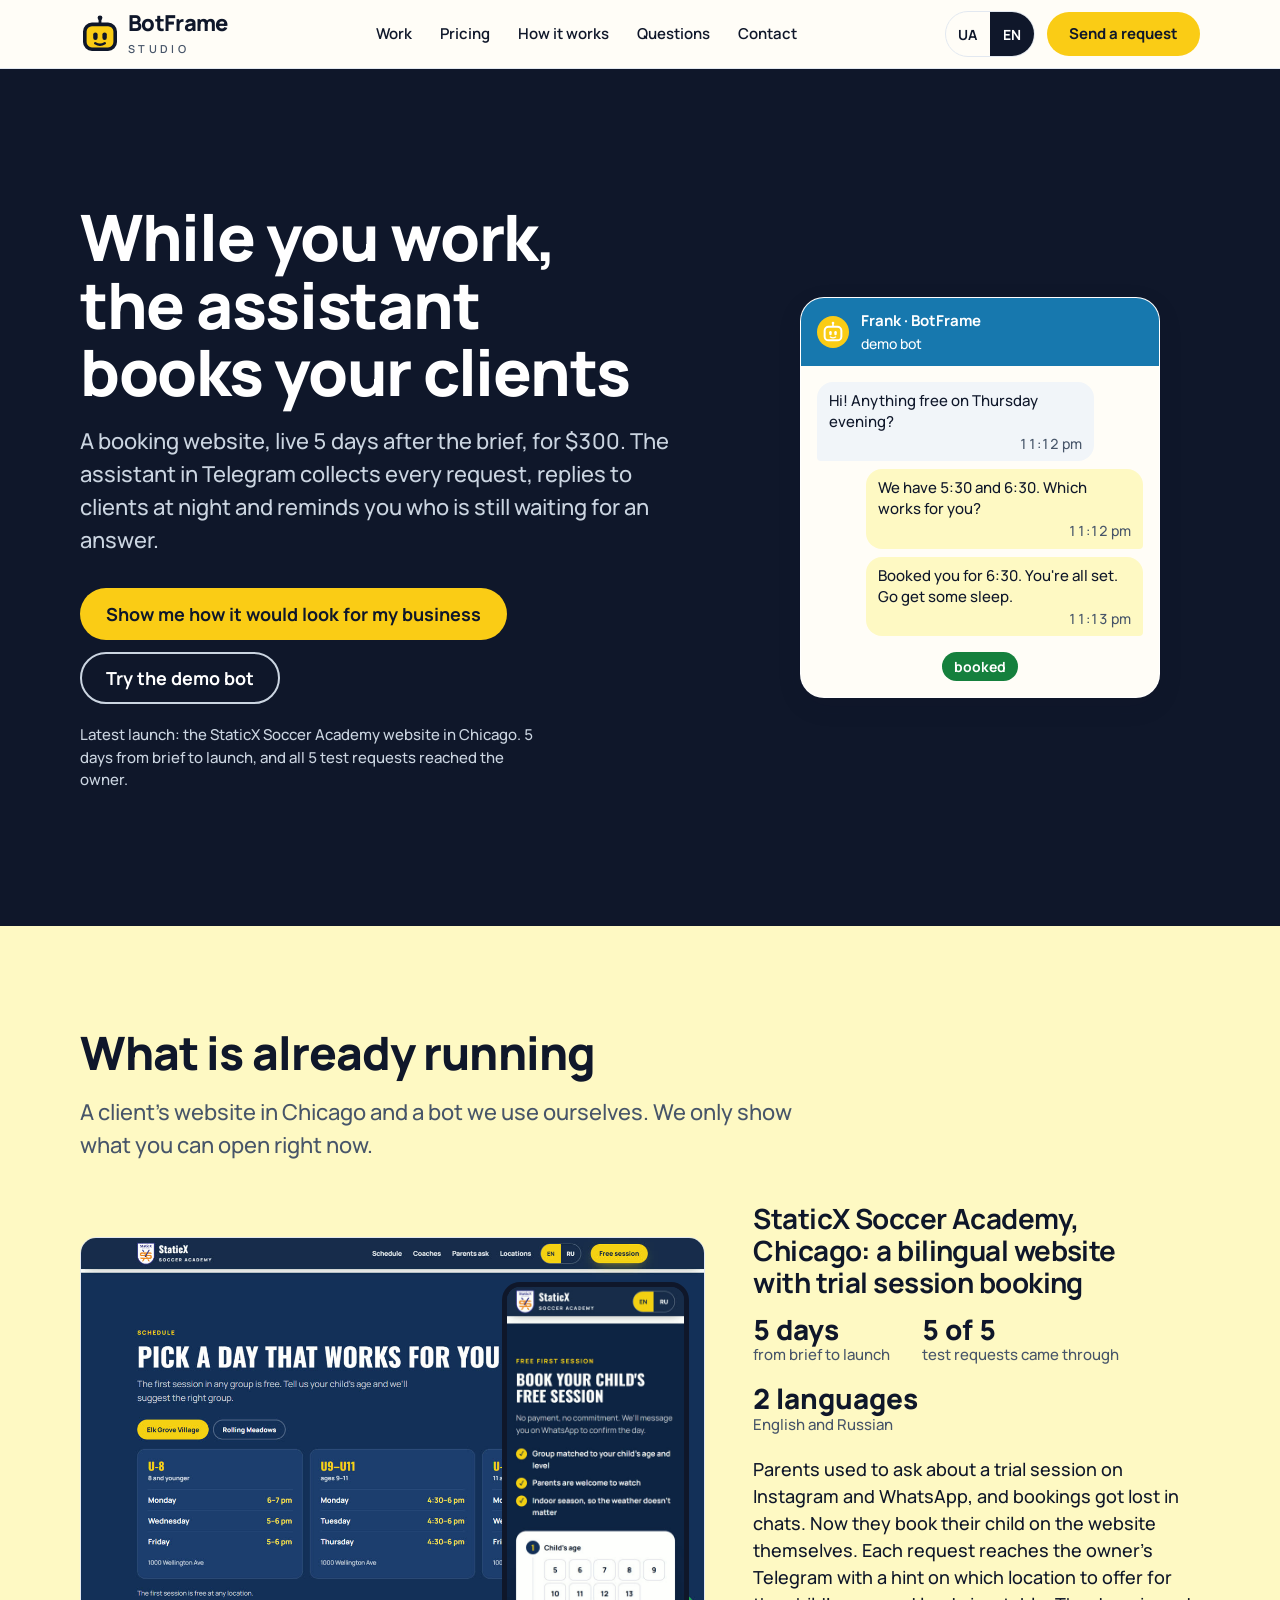
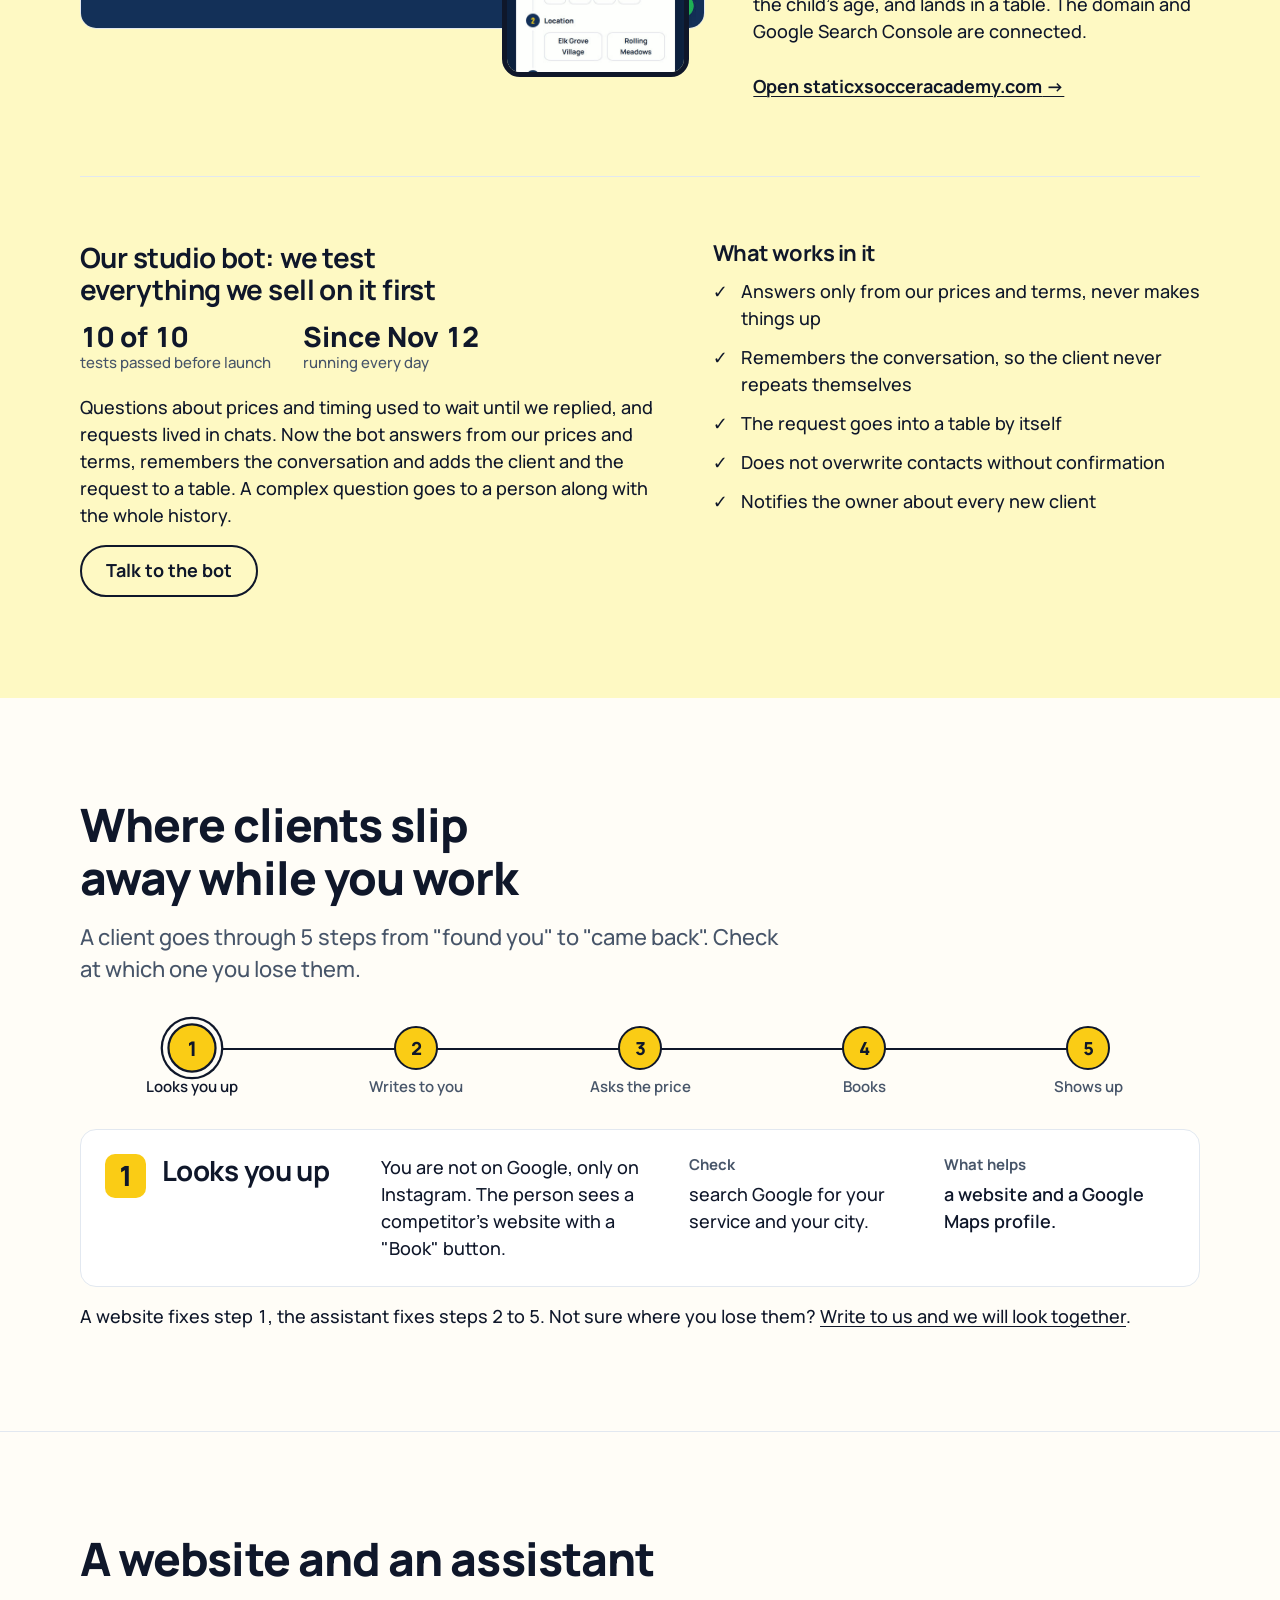
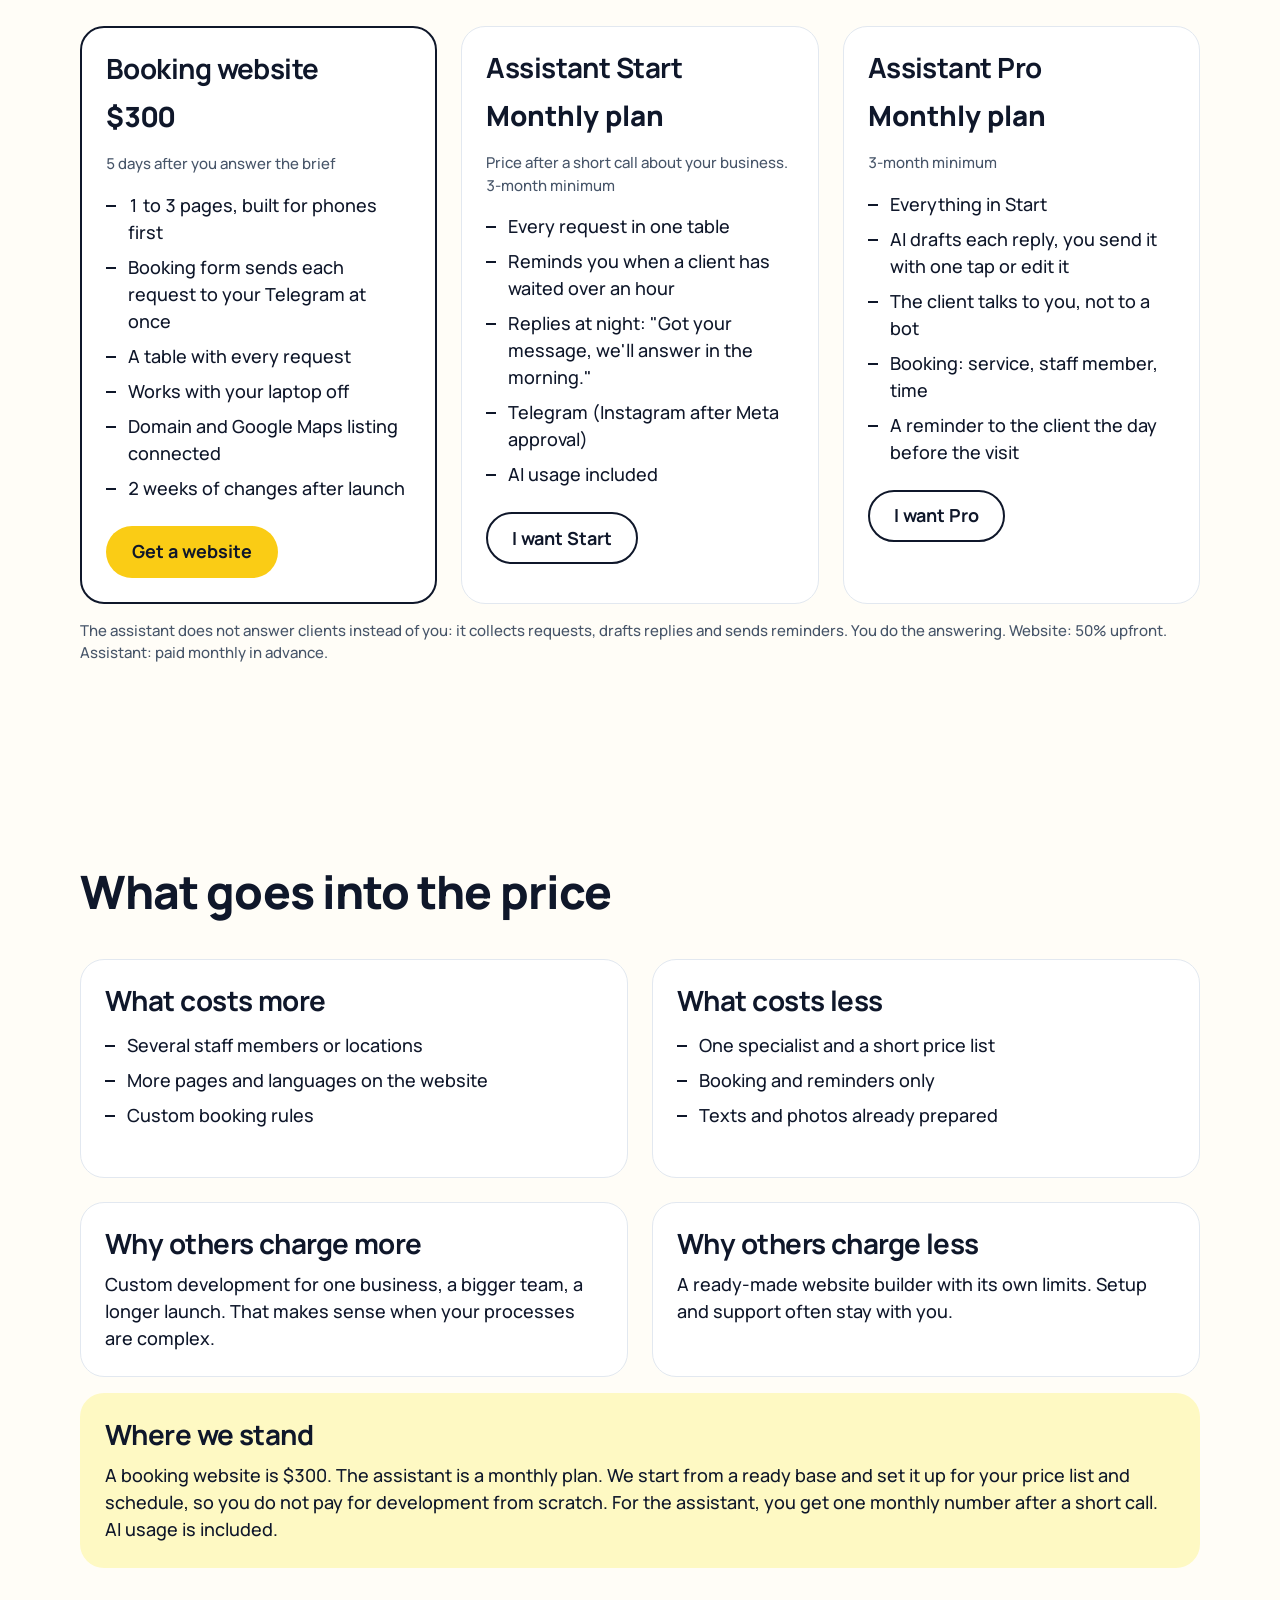
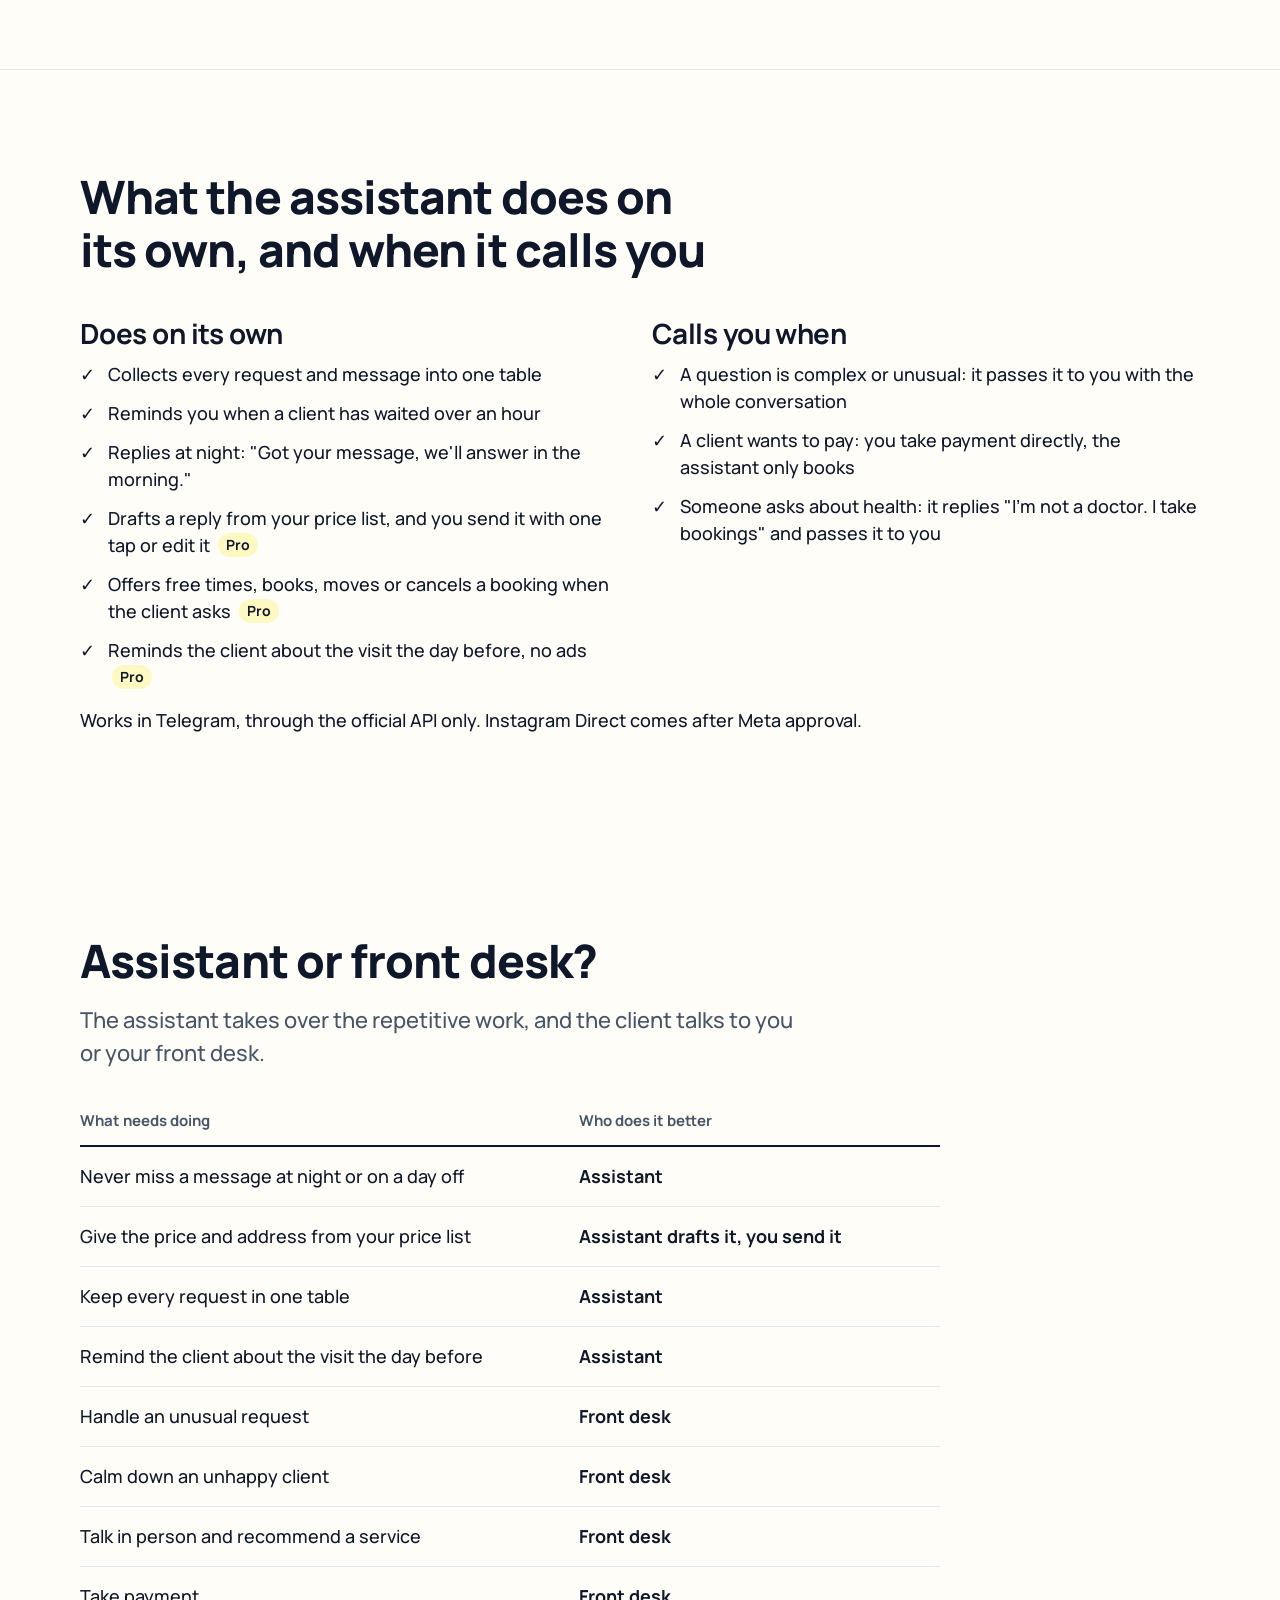
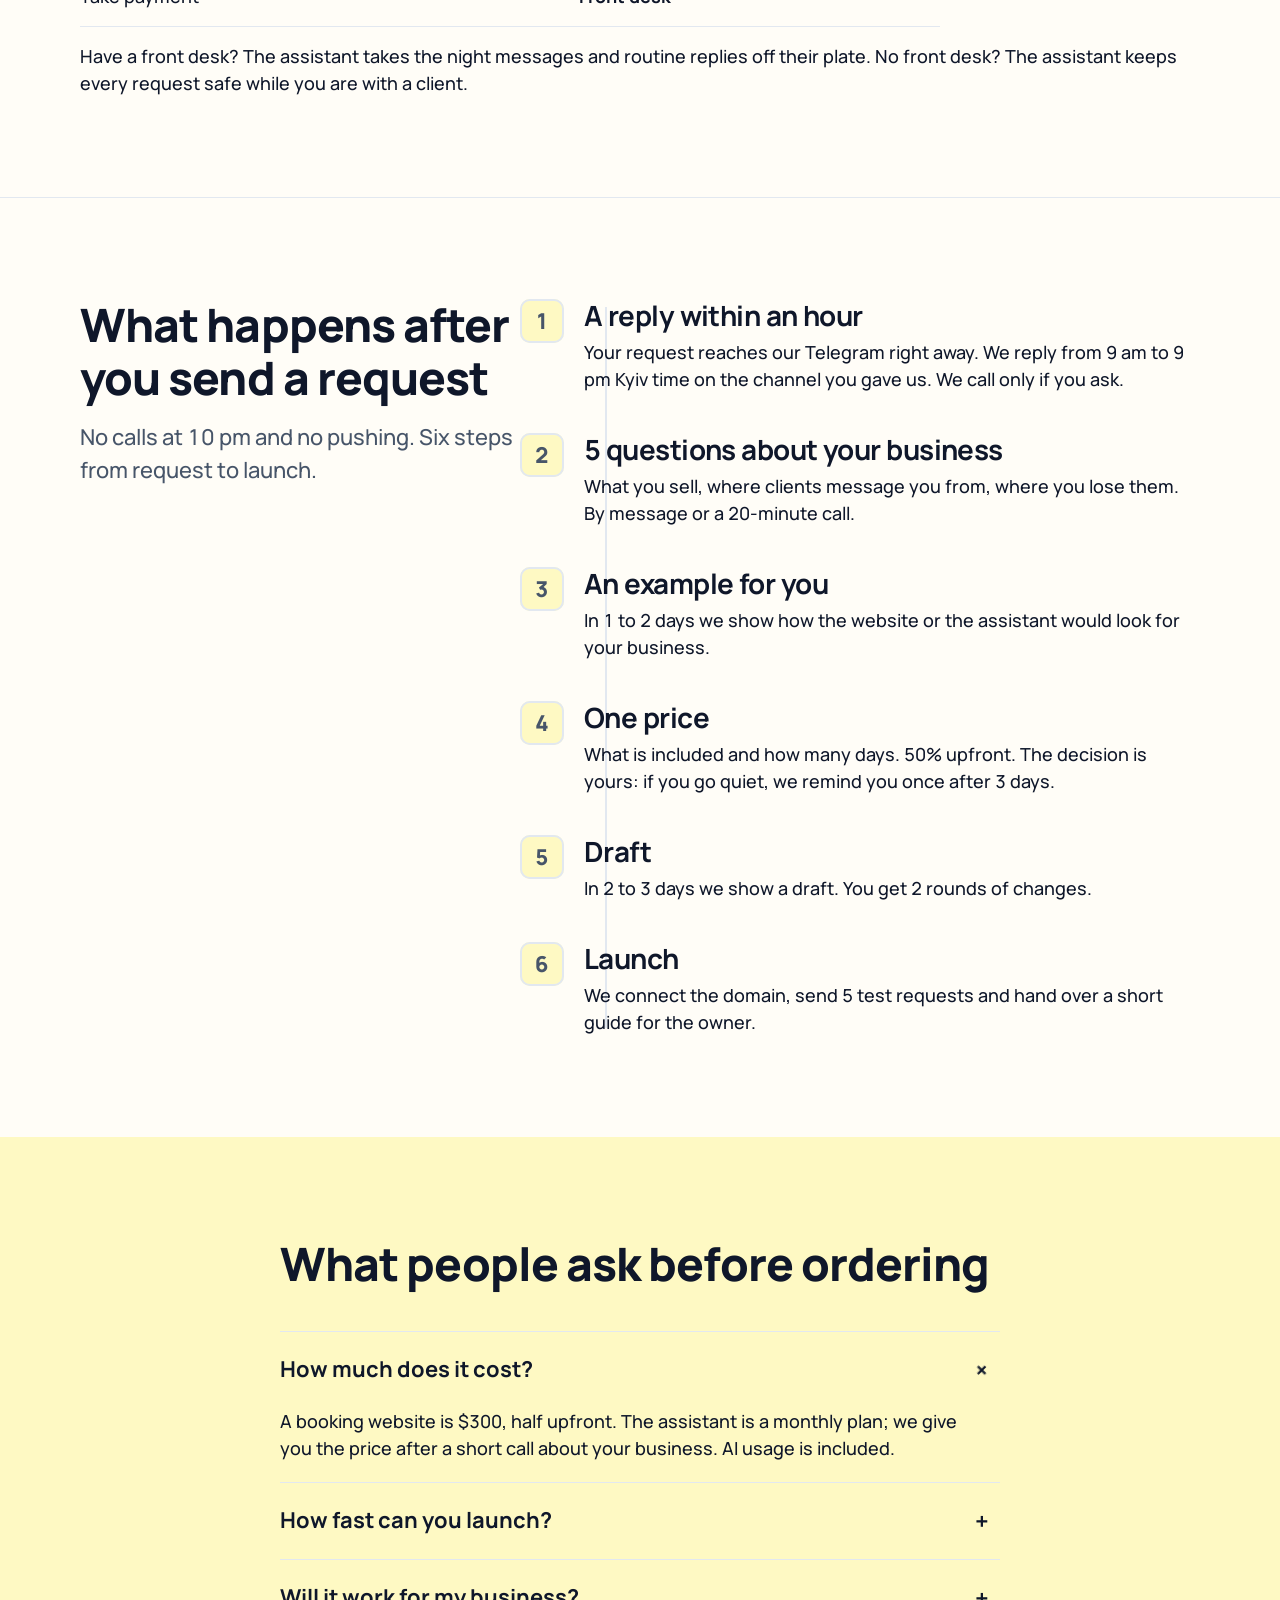
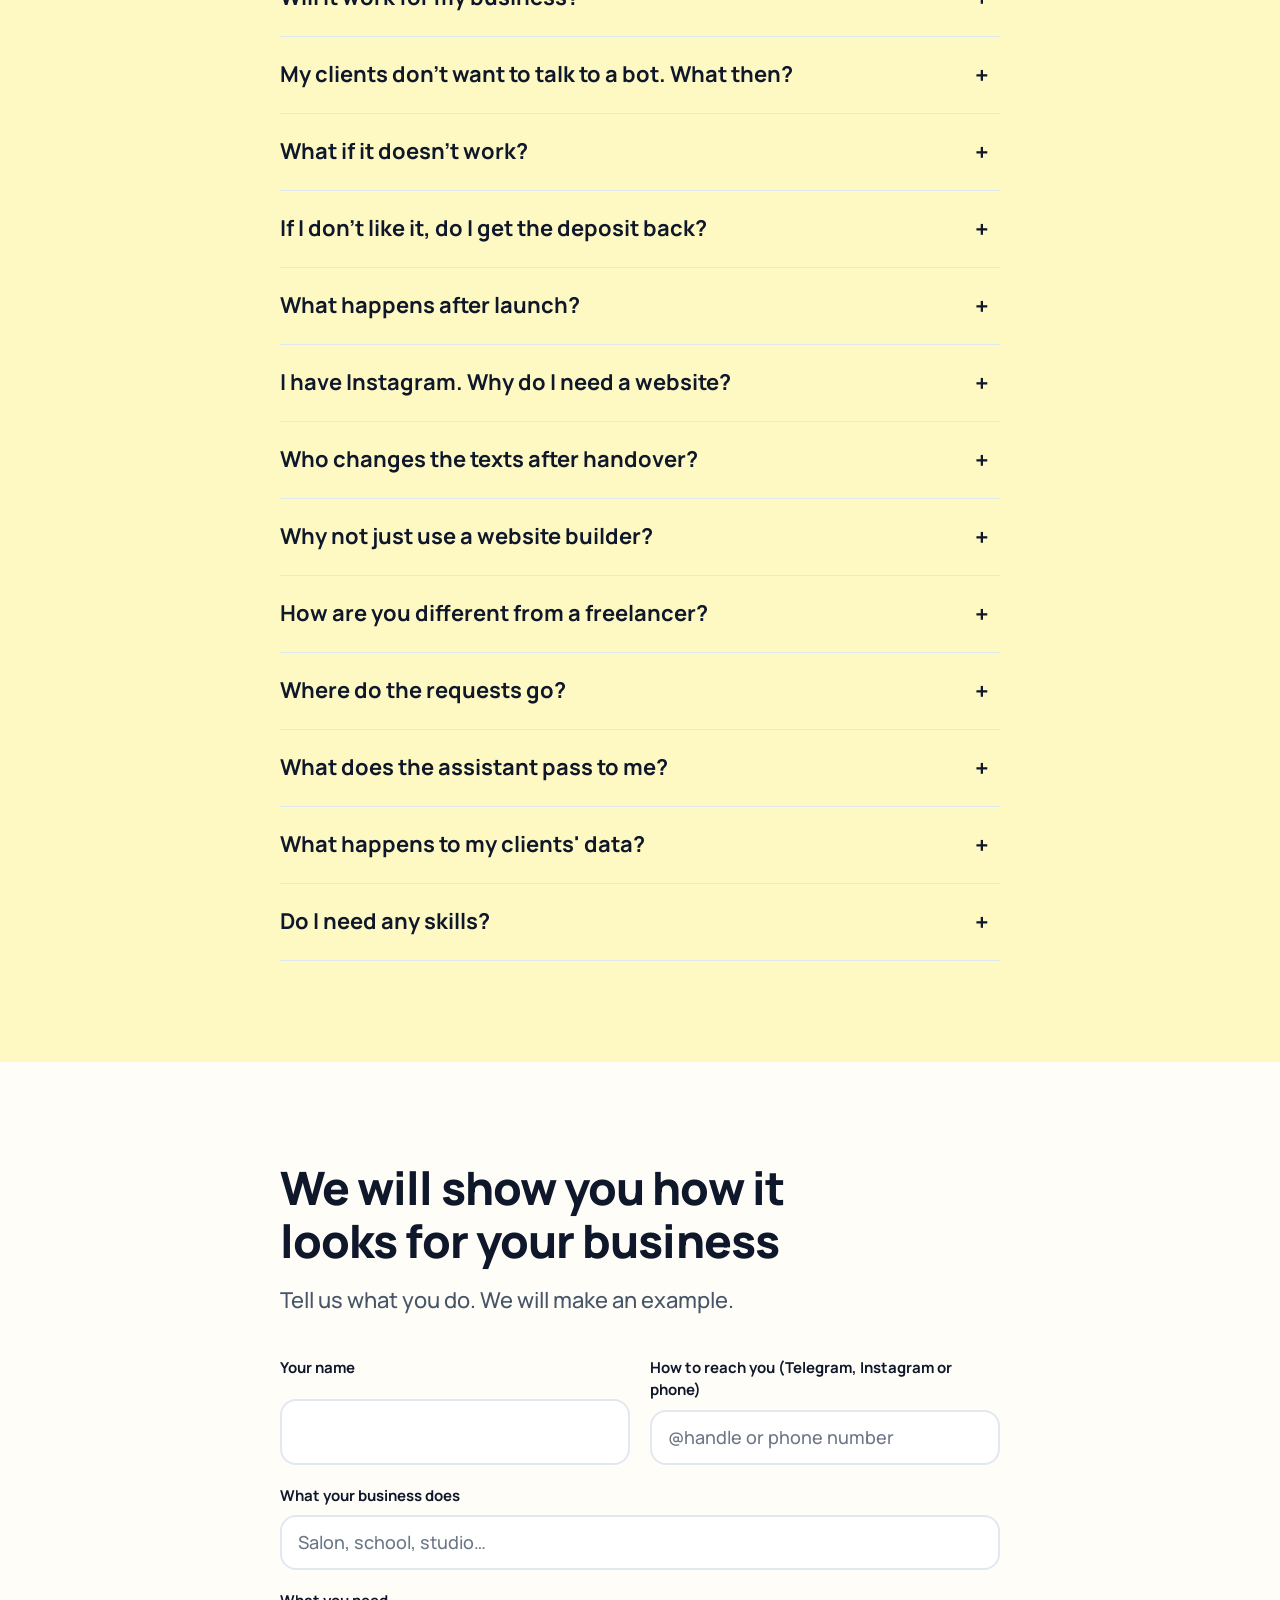
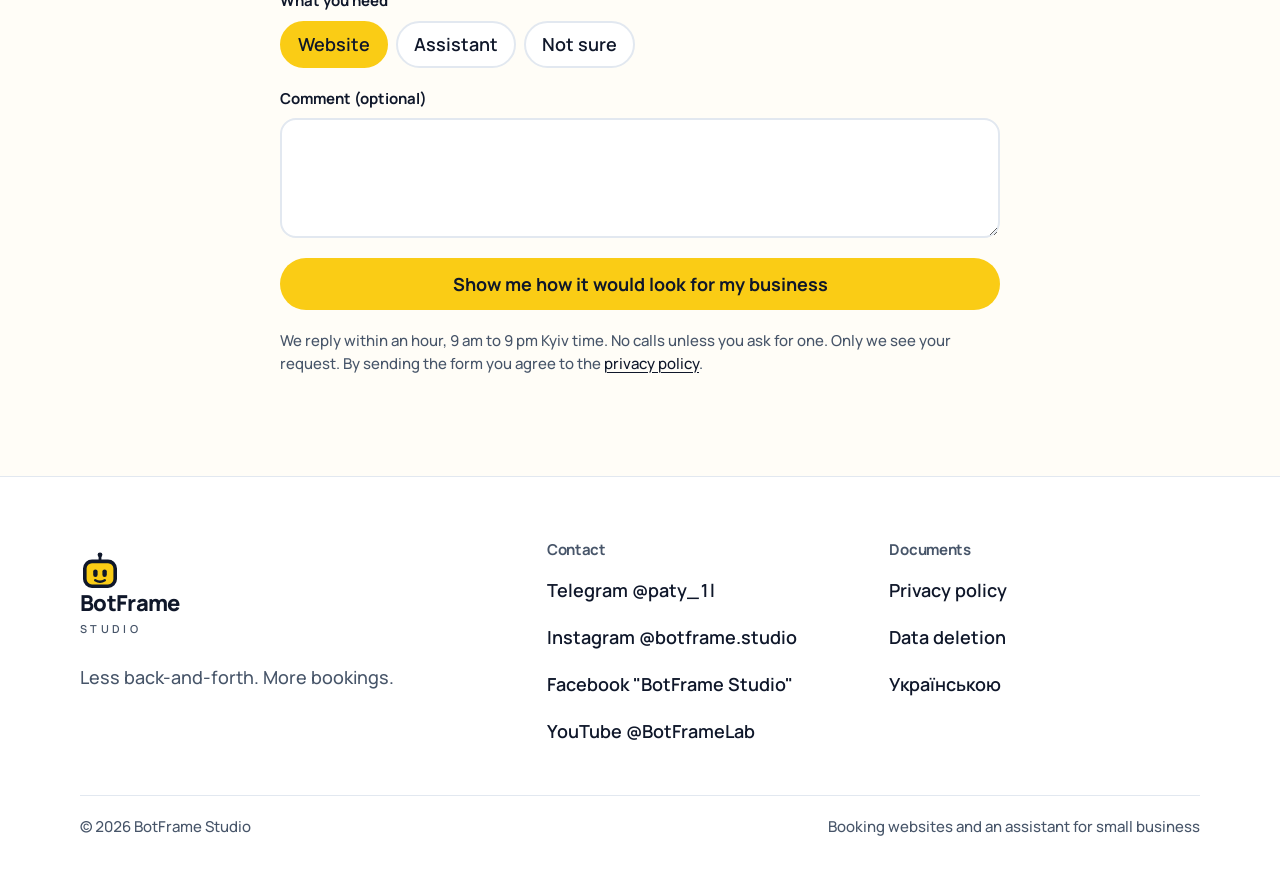
==== commit 3d00d1c9: "Anti-AI pass 2: no emoji in chat demo, label 14px Co-Authored-By: Claude Sonnet 5.5 <noreply@anthrop" ====
--- a/en/index.html
+++ b/en/index.html
@@ -30,7 +30,7 @@
 <link rel="manifest" href="../manifest.webmanifest">
 <link rel="preconnect" href="https://fonts.googleapis.com">
 <link rel="preconnect" href="https://fonts.gstatic.com" crossorigin>
-<link rel="stylesheet" href="../assets/css/site.1cb632c8cb.css">
+<link rel="stylesheet" href="../assets/css/site.126ad7b704.css">
 <script type="application/ld+json">
 {
   "@context": "https://schema.org",
@@ -260,8 +260,8 @@
         <div class="chat__body">
           <div class="chat__msg chat__msg--in">Hi! Anything free on Thursday evening?<span class="chat__time">11:12 pm</span></div>
           <div class="chat__msg chat__msg--bot">We have 5:30 and 6:30. Which works for you?<span class="chat__time">11:12 pm</span></div>
-          <div class="chat__msg chat__msg--bot">Booked you for 6:30. You're all set. Go get some sleep 🌙<span class="chat__time">11:13 pm</span></div>
-          <div class="chat__badge">booked ✅</div>
+          <div class="chat__msg chat__msg--bot">Booked you for 6:30. You're all set. Go get some sleep.<span class="chat__time">11:13 pm</span></div>
+          <div class="chat__badge">booked</div>
         </div>
       </div>
     </div>
--- a/assets/css/site.126ad7b704.css
+++ b/assets/css/site.126ad7b704.css
@@ -0,0 +1 @@
+@import "https://fonts.googleapis.com/css2?family=Manrope:wght@500;600;700;800&display=swap";:root{--yellow:#facc15;--yellow-dark:#eab308;--yellow-light:#fef9c3;--ink:#0f172a;--slate:#475569;--slate-light:#cbd5e1;--warm-white:#fffdf7;--line-color:#e2e8f0;--success-text-bg:#15803d;--telegram-text-bg:#1778ae;--chat-in:#f1f5f9;--white:#fff;--error:#b91c1c;--bg:var(--warm-white);--bg-card:var(--white);--bg-soft:var(--yellow-light);--fg:var(--ink);--muted:var(--slate);--line:var(--line-color);--accent:var(--yellow);--accent-hover:var(--yellow-dark);--on-accent:var(--ink);--focus:var(--ink);--dark-bg:var(--ink);--dark-fg:var(--white);--dark-muted:var(--slate-light);--dark-card:#ffffff0f;--dark-card-line:#ffffff24;--font-sans:"Manrope", system-ui, -apple-system, "Segoe UI", sans-serif;--fs-h1:clamp(2.125rem, 1.4rem + 3.6vw, 4rem);--fs-h2:clamp(1.75rem, 1.3rem + 2.2vw, 2.875rem);--fs-h3:clamp(1.25rem, 1.1rem + .8vw, 1.75rem);--fs-lead:clamp(1.125rem, 1.05rem + .4vw, 1.375rem);--fs-body:1.125rem;--fs-small:.9375rem;--fs-label:.875rem;--lh-tight:1.05;--lh-heading:1.15;--lh-body:1.5;--ls-heading:-.02em;--sp-1:4px;--sp-2:8px;--sp-3:12px;--sp-4:16px;--sp-5:20px;--sp-6:24px;--sp-8:32px;--sp-10:40px;--sp-12:48px;--sp-16:64px;--sp-20:80px;--sp-24:96px;--sp-32:128px;--section-y:clamp(var(--sp-16), 6vw + var(--sp-6), var(--sp-32));--section-y-hero:clamp(var(--sp-16), 8vw + var(--sp-8), 160px);--gutter:clamp(20px, 5vw, 48px);--container:1120px;--container-narrow:720px;--r-s:10px;--r-m:16px;--r-l:24px;--r-pill:999px;--shadow-m:0 8px 24px #0f172a1a;--dur-fast:.18s;--dur:.32s;--dur-slow:.6s;--ease-out:cubic-bezier(.22, 1, .36, 1);--ease-std:cubic-bezier(.4, 0, .2, 1);--lightningcss-light:initial;--lightningcss-dark: ;color-scheme:light}.theme-dark{--bg:var(--dark-bg);--bg-card:var(--dark-card);--bg-soft:var(--dark-card);--fg:var(--dark-fg);--muted:var(--dark-muted);--line:var(--dark-card-line);--focus:var(--yellow);--on-accent:var(--ink);--lightningcss-light: ;--lightningcss-dark:initial;color-scheme:dark}*,:before,:after{box-sizing:border-box}[hidden]{display:none!important}*{margin:0}html{scroll-behavior:smooth;-webkit-text-size-adjust:100%}body{font-family:var(--font-sans);font-size:var(--fs-body);font-weight:500;line-height:var(--lh-body);color:var(--fg);background:var(--bg);-webkit-font-smoothing:antialiased;font-variant-numeric:tabular-nums;overflow-x:hidden}img,svg,video{max-width:100%;height:auto;display:block}a{color:inherit;text-underline-offset:3px;text-decoration-thickness:1px}a:hover{color:var(--muted)}button,input,select,textarea{font:inherit;color:inherit}ul[class],ol[class]{padding:0;list-style:none}h1,h2,h3,h4{letter-spacing:var(--ls-heading);font-weight:800;line-height:var(--lh-heading);text-wrap:balance}h1{font-size:var(--fs-h1);line-height:var(--lh-tight)}h2{font-size:var(--fs-h2)}h3{font-size:var(--fs-h3);font-weight:700}h4{font-size:var(--fs-lead);margin-bottom:var(--sp-2);font-weight:700}p+p{margin-top:var(--sp-4)}.lead{font-size:var(--fs-lead);color:var(--muted)}.small{font-size:var(--fs-small);color:var(--muted)}:focus-visible{outline:3px solid var(--focus);outline-offset:3px;border-radius:var(--r-s)}::selection{background:var(--yellow);color:var(--ink)}.skip-link{left:var(--sp-4);z-index:100;padding:var(--sp-3) var(--sp-4);background:var(--ink);color:var(--white);border-radius:var(--r-s);position:absolute;top:-100px}.skip-link:focus{top:var(--sp-4)}.visually-hidden{clip:rect(0 0 0 0);white-space:nowrap;width:1px;height:1px;overflow:hidden;position:absolute!important}.container{width:min(var(--container), 100% - 2 * var(--gutter));margin-inline:auto}.container--narrow{width:min(var(--container-narrow), 100% - 2 * var(--gutter));margin-inline:auto}.section{padding-block:var(--section-y)}.section--soft{background:var(--bg-soft)}.section--line{border-top:1px solid var(--line)}.section__head{max-width:720px;margin-bottom:var(--sp-10)}.section__head p,.section__note{margin-top:var(--sp-4)}.grid{gap:var(--sp-5);display:grid}.grid--2,.grid--3{grid-template-columns:1fr}@media (min-width:768px){.grid--2{grid-template-columns:repeat(2,1fr)}.grid--3{grid-template-columns:repeat(3,1fr)}.grid{gap:var(--sp-6)}}.btn{justify-content:center;align-items:center;gap:var(--sp-2);min-height:52px;padding:var(--sp-3) var(--sp-6);border-radius:var(--r-pill);font-weight:700;font-size:var(--fs-body);cursor:pointer;text-align:center;text-wrap:balance;transition:background var(--dur-fast) var(--ease-std), border-color var(--dur-fast), color var(--dur-fast);border:2px solid #0000;line-height:1.2;text-decoration:none;display:inline-flex}.btn--primary{background:var(--accent);color:var(--on-accent)}.btn--primary:hover{background:var(--accent-hover);color:var(--on-accent)}.btn--secondary{color:var(--fg);border-color:var(--fg);background:0 0}.btn--secondary:hover{background:var(--fg);color:var(--bg)}.theme-dark .btn--secondary{color:var(--dark-fg);border-color:var(--dark-muted)}.theme-dark .btn--secondary:hover{background:var(--dark-fg);color:var(--ink)}.btn--ghost{color:var(--fg);border-color:var(--line);min-height:44px;padding-inline:var(--sp-4);background:0 0}.btn--ghost:hover{border-color:var(--fg)}.btn--small{min-height:44px;padding:var(--sp-2) var(--sp-5);font-size:var(--fs-small);white-space:nowrap}.btn--block{width:100%}.btn[disabled],.btn[aria-disabled=true]{opacity:.5;pointer-events:none}.card{background:var(--bg-card);border:1px solid var(--line);border-radius:var(--r-l);padding:var(--sp-6)}.card--soft{background:var(--yellow-light);border-color:#0000}.card--accent{border:2px solid var(--ink)}.card h3{margin-bottom:var(--sp-3)}.card__price{font-size:var(--fs-h3);margin:var(--sp-2) 0;font-weight:800}.card__list{margin:var(--sp-4) 0 var(--sp-6);padding:0}.card__list li{margin-top:var(--sp-2);padding-left:22px;position:relative}.card__list li:before{content:"";background:var(--ink);width:10px;height:2px;position:absolute;top:.72em;left:0}.list-check li{margin-top:var(--sp-3);padding-left:28px;position:relative}.list-check li:before{content:"✓";color:var(--ink);font-weight:800;position:absolute;top:0;left:0}.tag{margin-left:var(--sp-1);padding:0 var(--sp-2);border-radius:var(--r-pill);background:var(--yellow-light);font-size:var(--fs-label);vertical-align:2px;font-weight:700;line-height:1.7;display:inline-block}.chat{border-radius:var(--r-l);background:var(--white);border:1px solid var(--line);width:min(360px,100%);box-shadow:var(--shadow-m);color:var(--ink);overflow:hidden}.chat__head{align-items:center;gap:var(--sp-3);padding:var(--sp-3) var(--sp-4);background:var(--telegram-text-bg);color:var(--white);font-weight:700;font-size:var(--fs-small);display:flex}.chat__avatar{background:var(--yellow);border-radius:50%;flex:none;place-items:center;width:32px;height:32px;display:grid}.chat__avatar svg{width:22px;height:22px}.chat__status{font-weight:500;font-size:var(--fs-label);display:block}.chat__body{gap:var(--sp-2);padding:var(--sp-4);background:var(--warm-white);flex-direction:column;min-height:220px;display:flex}.chat__msg{max-width:85%;padding:var(--sp-2) var(--sp-3);border-radius:var(--r-m);font-size:var(--fs-small);line-height:1.4}.chat__msg--in{background:var(--chat-in);border-bottom-left-radius:var(--sp-1);align-self:flex-start}.chat__msg--bot{background:var(--yellow-light);border-bottom-right-radius:var(--sp-1);align-self:flex-end}.chat__time{font-size:var(--fs-label);color:var(--slate);text-align:right;margin-top:2px;display:block}.chat__badge{margin-top:var(--sp-2);padding:var(--sp-1) var(--sp-3);border-radius:var(--r-pill);background:var(--success-text-bg);color:var(--white);font-weight:700;font-size:var(--fs-label);align-self:center}.chat--animate .chat__msg,.chat--animate .chat__badge{opacity:0;animation:chat-in var(--dur-slow) var(--ease-out) forwards;transform:translateY(8px)}.chat--animate .chat__msg:first-child{animation-delay:.4s}.chat--animate .chat__msg:nth-child(2){animation-delay:1.4s}.chat--animate .chat__msg:nth-child(3){animation-delay:2.6s}.chat--animate .chat__badge{animation-delay:3.6s}@keyframes chat-in{to{opacity:1;transform:none}}.accordion{border-top:1px solid var(--line)}.accordion__item{border-bottom:1px solid var(--line)}.accordion__item summary{cursor:pointer;justify-content:space-between;gap:var(--sp-4);padding:var(--sp-5) 0;font-weight:700;font-size:var(--fs-lead);align-items:center;line-height:1.3;list-style:none;display:flex}.accordion__item summary::-webkit-details-marker{display:none}.accordion__item summary:after{content:"+";width:36px;height:36px;color:var(--ink);transition:transform var(--dur) var(--ease-out);flex:none;place-items:center;font-size:1.5rem;font-weight:700;line-height:1;display:grid}.accordion__item[open] summary:after{transform:rotate(45deg)}.accordion__body{padding:0 0 var(--sp-5);max-width:64ch}.form{gap:var(--sp-5);display:grid}@media (min-width:768px){.form--2col{grid-template-columns:1fr 1fr}.form--2col .field--full,.form--2col .form__actions,.form--2col .form__note{grid-column:1/-1}}.field{gap:var(--sp-2);display:grid}.field__label{font-weight:700;font-size:var(--fs-small)}.field__input{width:100%;min-height:52px;padding:var(--sp-3) var(--sp-4);border-radius:var(--r-m);border:2px solid var(--line);background:var(--white);color:var(--ink);transition:border-color var(--dur-fast), box-shadow var(--dur-fast)}.field__input::placeholder{color:var(--slate);opacity:.8}.field__input:hover{border-color:var(--slate-light)}.field__input:focus{border-color:var(--ink);box-shadow:0 0 0 4px var(--yellow-light);outline:none}textarea.field__input{resize:vertical;min-height:120px}.field--error .field__input{border-color:var(--error)}.field__error{font-size:var(--fs-small);color:var(--error);font-weight:600}.radios{gap:var(--sp-2);flex-wrap:wrap;display:flex}.radio{position:relative}.radio input{opacity:0;position:absolute;inset:0}.radio span{min-height:44px;padding:var(--sp-2) var(--sp-4);border-radius:var(--r-pill);border:2px solid var(--line);background:var(--white);cursor:pointer;transition:border-color var(--dur-fast), background var(--dur-fast);align-items:center;font-weight:600;display:inline-flex}.radio input:checked+span{background:var(--yellow);border-color:var(--yellow);color:var(--ink)}.radio input:focus-visible+span{outline:3px solid var(--focus);outline-offset:3px}.form__note{font-size:var(--fs-small);color:var(--muted)}.form__note a{color:var(--fg)}.form__state{padding:var(--sp-6);border-radius:var(--r-l)}.form__state--success{background:var(--yellow-light);border:1px solid var(--yellow)}.form__state--error{background:var(--white);border:1px solid var(--error)}.form__state h3{margin-bottom:var(--sp-2)}.hp{opacity:0;width:1px;height:1px;position:absolute;left:-9999px}.header{z-index:50;background:color-mix(in srgb, var(--bg) 92%, transparent);-webkit-backdrop-filter:blur(10px);backdrop-filter:blur(10px);border-bottom:1px solid var(--line);position:sticky;top:0}.header__inner{justify-content:space-between;align-items:center;gap:var(--sp-4);min-height:68px;display:flex}.logo{align-items:center;gap:var(--sp-2);color:var(--fg);text-decoration:none;display:inline-flex}.logo svg{flex:none;width:40px;height:40px}.logo__name{letter-spacing:-.03em;font-size:1.375rem;font-weight:800;line-height:1}.logo__sub{letter-spacing:.3em;color:var(--muted);margin-top:3px;font-size:.6875rem;font-weight:600;display:block}.nav{display:none}.nav a{font-weight:600;font-size:var(--fs-small);padding:var(--sp-3);border-radius:var(--r-s);text-decoration:none}.nav a:hover{background:var(--yellow-light);color:var(--ink)}.header__actions{align-items:center;gap:var(--sp-3);display:none}.lang{border:1px solid var(--line);border-radius:var(--r-pill);font-size:var(--fs-label);font-weight:700;display:inline-flex;overflow:hidden}.lang a,.lang span{padding:0 var(--sp-3);place-items:center;min-width:44px;min-height:44px;text-decoration:none;display:inline-grid}.lang [aria-current]{background:var(--ink);color:var(--white)}.menu{position:relative}.menu>summary{cursor:pointer;border-radius:var(--r-s);place-items:center;width:44px;height:44px;list-style:none;display:grid}.menu>summary::-webkit-details-marker{display:none}.menu>summary:before{content:"";background:var(--fg);width:22px;height:2px;box-shadow:0 -7px 0 var(--fg), 0 7px 0 var(--fg)}.menu[open]>summary:before{box-shadow:none;transform:rotate(45deg)}.menu__panel{right:0;top:calc(100% + var(--sp-2));width:min(320px,90vw);padding:var(--sp-4);background:var(--white);border:1px solid var(--line);border-radius:var(--r-l);box-shadow:var(--shadow-m);gap:var(--sp-1);display:grid;position:absolute}.menu__panel a{padding:var(--sp-3);border-radius:var(--r-s);font-weight:600;text-decoration:none}.menu__panel a:hover{background:var(--yellow-light);color:var(--ink)}.menu__panel .lang{margin-top:var(--sp-2);justify-self:start}@media (min-width:1024px){.nav{gap:var(--sp-1);display:flex}.header__actions{display:inline-flex}.menu{display:none}}.theme-dark .header,.header.theme-dark{background:color-mix(in srgb, var(--ink) 92%, transparent);border-color:var(--dark-card-line)}.theme-dark .menu__panel{background:var(--ink)}.hero{padding-block:var(--section-y-hero)}.hero__inner{gap:var(--sp-10);align-items:center;display:grid}.hero__text{max-width:640px}.hero__text h1{margin-bottom:var(--sp-5)}.hero__text .lead{margin-bottom:var(--sp-8)}.hero__actions{gap:var(--sp-3);margin-bottom:var(--sp-5);flex-wrap:wrap;display:flex}.hero__trust{font-size:var(--fs-small);color:var(--muted);max-width:52ch}.hero__visual{justify-self:center;justify-items:center;width:100%;display:grid}@media (min-width:1024px){.hero__inner{gap:var(--sp-16);grid-template-columns:7fr 5fr}.hero__visual{justify-self:end}}.hero.theme-dark{background:var(--dark-bg);color:var(--dark-fg)}.hero.theme-dark .hero__trust,.hero.theme-dark .lead{color:var(--dark-muted)}.work{gap:var(--sp-8);align-items:center;display:grid}.work+.work{margin-top:var(--sp-16);padding-top:var(--sp-16);border-top:1px solid var(--line)}.work__shots{padding:0 0 var(--sp-12);margin:0;position:relative}.work__desktop{border-radius:var(--r-m);border:1px solid var(--line);width:100%}.work__phone{right:var(--sp-4);border:5px solid var(--ink);background:var(--ink);border-radius:18px;width:30%;max-width:190px;position:absolute;bottom:0}.work__text h3{margin-bottom:var(--sp-4)}.work--bot{align-items:start}@media (min-width:1024px){.work{gap:var(--sp-12);grid-template-columns:7fr 5fr}.work--bot{grid-template-columns:6fr 5fr}}.facts{gap:var(--sp-4) var(--sp-8);margin:0 0 var(--sp-5);flex-wrap:wrap;display:flex}.facts dt{font-size:var(--fs-h3);font-weight:800;line-height:1.1}.facts dd{font-size:var(--fs-small);color:var(--muted);margin:0}.link-arrow{padding:var(--sp-3) 0;font-weight:700;display:inline-block}.link-arrow:after{content:" →"}.leaks{gap:var(--sp-4);display:grid}.leak{gap:var(--sp-4);padding:var(--sp-6);background:var(--bg-card);border:1px solid var(--line);border-radius:var(--r-m);grid-template-columns:auto 1fr;display:grid}.leak__n{font-size:var(--fs-h3);padding:var(--sp-2) var(--sp-3);background:var(--yellow);color:var(--ink);border-radius:var(--r-s);align-self:start;font-weight:800;line-height:1}.leak__body{gap:var(--sp-3);display:grid}.leak__body h3,.leak__body p{margin:0}.leak__k{margin-bottom:var(--sp-1);font-size:var(--fs-small);color:var(--muted);font-weight:700;display:block}.leak__fix{font-weight:600}@media (min-width:1024px){.leak__body{gap:var(--sp-6);grid-template-columns:minmax(0,1.1fr) minmax(0,1.6fr) minmax(0,1.3fr) minmax(0,1.3fr);align-items:start}}.leaks--tabs .leak:not([hidden]){animation:leakIn .35s var(--ease-out)}@keyframes leakIn{0%{opacity:0;transform:translateY(8px)}to{opacity:1;transform:none}}.leakmap{margin-bottom:var(--sp-8);display:flex;position:relative}.leakmap__rail{background:var(--line);height:2px;position:absolute;top:22px;left:10%;right:10%}.leakmap__fill{background:var(--ink);transform-origin:0;transition:transform 1.2s var(--ease-out);position:absolute;inset:0;transform:scaleX(0)}.leakmap.is-on .leakmap__fill{transform:scaleX(1)}.leakmap__pt{align-items:center;gap:var(--sp-2);min-width:0;padding:0 var(--sp-1);cursor:pointer;font:inherit;color:var(--muted);background:0 0;border:0;flex-direction:column;flex:1 1 0;display:flex;position:relative}.leakmap__n{background:var(--bg-card);border:2px solid var(--line);width:44px;height:44px;color:var(--fg);transition:background var(--dur) var(--ease-out), border-color var(--dur) var(--ease-out), transform var(--dur) var(--ease-out);transition-delay:calc(var(--i) * .2s);border-radius:50%;place-items:center;font-weight:800;display:grid}.leakmap.is-on .leakmap__n{background:var(--yellow);border-color:var(--ink);color:var(--ink)}.leakmap__t{font-size:var(--fs-small);text-align:center;font-weight:600;line-height:1.25}.leakmap__pt[aria-pressed=true]{color:var(--fg)}.leakmap__pt[aria-pressed=true] .leakmap__n{box-shadow:0 0 0 4px var(--bg), 0 0 0 6px var(--ink);transition-delay:0s;transform:scale(1.12)}.leakmap__pt:hover .leakmap__n{transition-delay:0s;transform:scale(1.08)}.leakmap__pt:focus-visible{outline:none}.leakmap__pt:focus-visible .leakmap__n{outline:3px solid var(--focus);outline-offset:3px}@media (max-width:639px){.leakmap__t{display:none}}.compare{border-collapse:collapse;width:100%;max-width:860px}.compare th{text-align:left;font-size:var(--fs-small);color:var(--muted);padding:0 var(--sp-4) var(--sp-3) 0;border-bottom:2px solid var(--ink);font-weight:700}.compare td{padding:var(--sp-4) var(--sp-4) var(--sp-4) 0;border-bottom:1px solid var(--line);vertical-align:top}.compare td+td{width:42%;font-weight:700}.yak-grid{gap:var(--sp-8);display:grid}@media (min-width:1024px){.yak-grid{gap:var(--sp-16);grid-template-columns:5fr 7fr}.yak-grid .section__head{top:var(--sp-24);align-self:start;position:sticky}}.timeline{gap:var(--sp-10);margin:0;padding:0 0 0 64px;display:grid;position:relative}.timeline:before,.timeline:after{content:"";width:2px;position:absolute;top:8px;left:21px}.timeline:before{background:var(--line);bottom:8px}.timeline:after{height:calc((100% - 16px) * var(--p,1));background:var(--ink)}.step{position:relative}.step h3{margin-bottom:var(--sp-2)}.step__n{z-index:1;width:44px;height:44px;font-size:var(--fs-lead);background:var(--yellow);color:var(--ink);border-radius:var(--r-s);transition:background var(--dur) var(--ease-out), color var(--dur) var(--ease-out);place-items:center;font-weight:800;display:grid;position:absolute;top:0;left:-64px}.timeline--js .step:not(.is-active) .step__n{background:var(--bg-soft);color:var(--muted);box-shadow:inset 0 0 0 2px var(--line)}.footer{padding-block:var(--sp-16) var(--sp-10);border-top:1px solid var(--line);background:var(--white)}.footer__grid{gap:var(--sp-8);display:grid}@media (min-width:768px){.footer__grid{grid-template-columns:1.4fr 1fr 1fr}}.footer__line{margin-top:var(--sp-4);color:var(--muted);max-width:36ch}.footer h3{font-size:var(--fs-small);color:var(--muted);margin-bottom:var(--sp-2);font-weight:700}.footer ul{padding:0;list-style:none}.footer a{padding:10px 0;font-weight:600;text-decoration:none;display:inline-block}.footer a:hover{text-decoration:underline}.footer__bottom{margin-top:var(--sp-10);padding-top:var(--sp-5);border-top:1px solid var(--line);justify-content:space-between;gap:var(--sp-3);font-size:var(--fs-small);color:var(--muted);flex-wrap:wrap;display:flex}.sticky-cta{z-index:40;padding:var(--sp-3) var(--gutter) calc(var(--sp-3) + env(safe-area-inset-bottom));background:color-mix(in srgb, var(--warm-white) 92%, transparent);-webkit-backdrop-filter:blur(10px);backdrop-filter:blur(10px);border-top:1px solid var(--line);position:fixed;bottom:0;left:0;right:0}.has-sticky-cta{padding-bottom:88px}@media (min-width:768px){.sticky-cta{display:none}.has-sticky-cta{padding-bottom:0}}.reveal{opacity:0;transition:opacity var(--dur-slow) var(--ease-out), transform var(--dur-slow) var(--ease-out);transform:translateY(16px)}.reveal.is-visible,.no-js .reveal{opacity:1;transform:none}@media (prefers-reduced-motion:reduce){html{scroll-behavior:auto}*,:before,:after{transition-duration:.01ms!important;animation-duration:.01ms!important;animation-iteration-count:1!important}.chat--animate .chat__msg,.chat--animate .chat__badge{opacity:1;animation:none;transform:none}.reveal{opacity:1;transform:none}.leakmap__fill,.leakmap__n{transition:none}.leaks--tabs .leak:not([hidden]){animation:none}}
